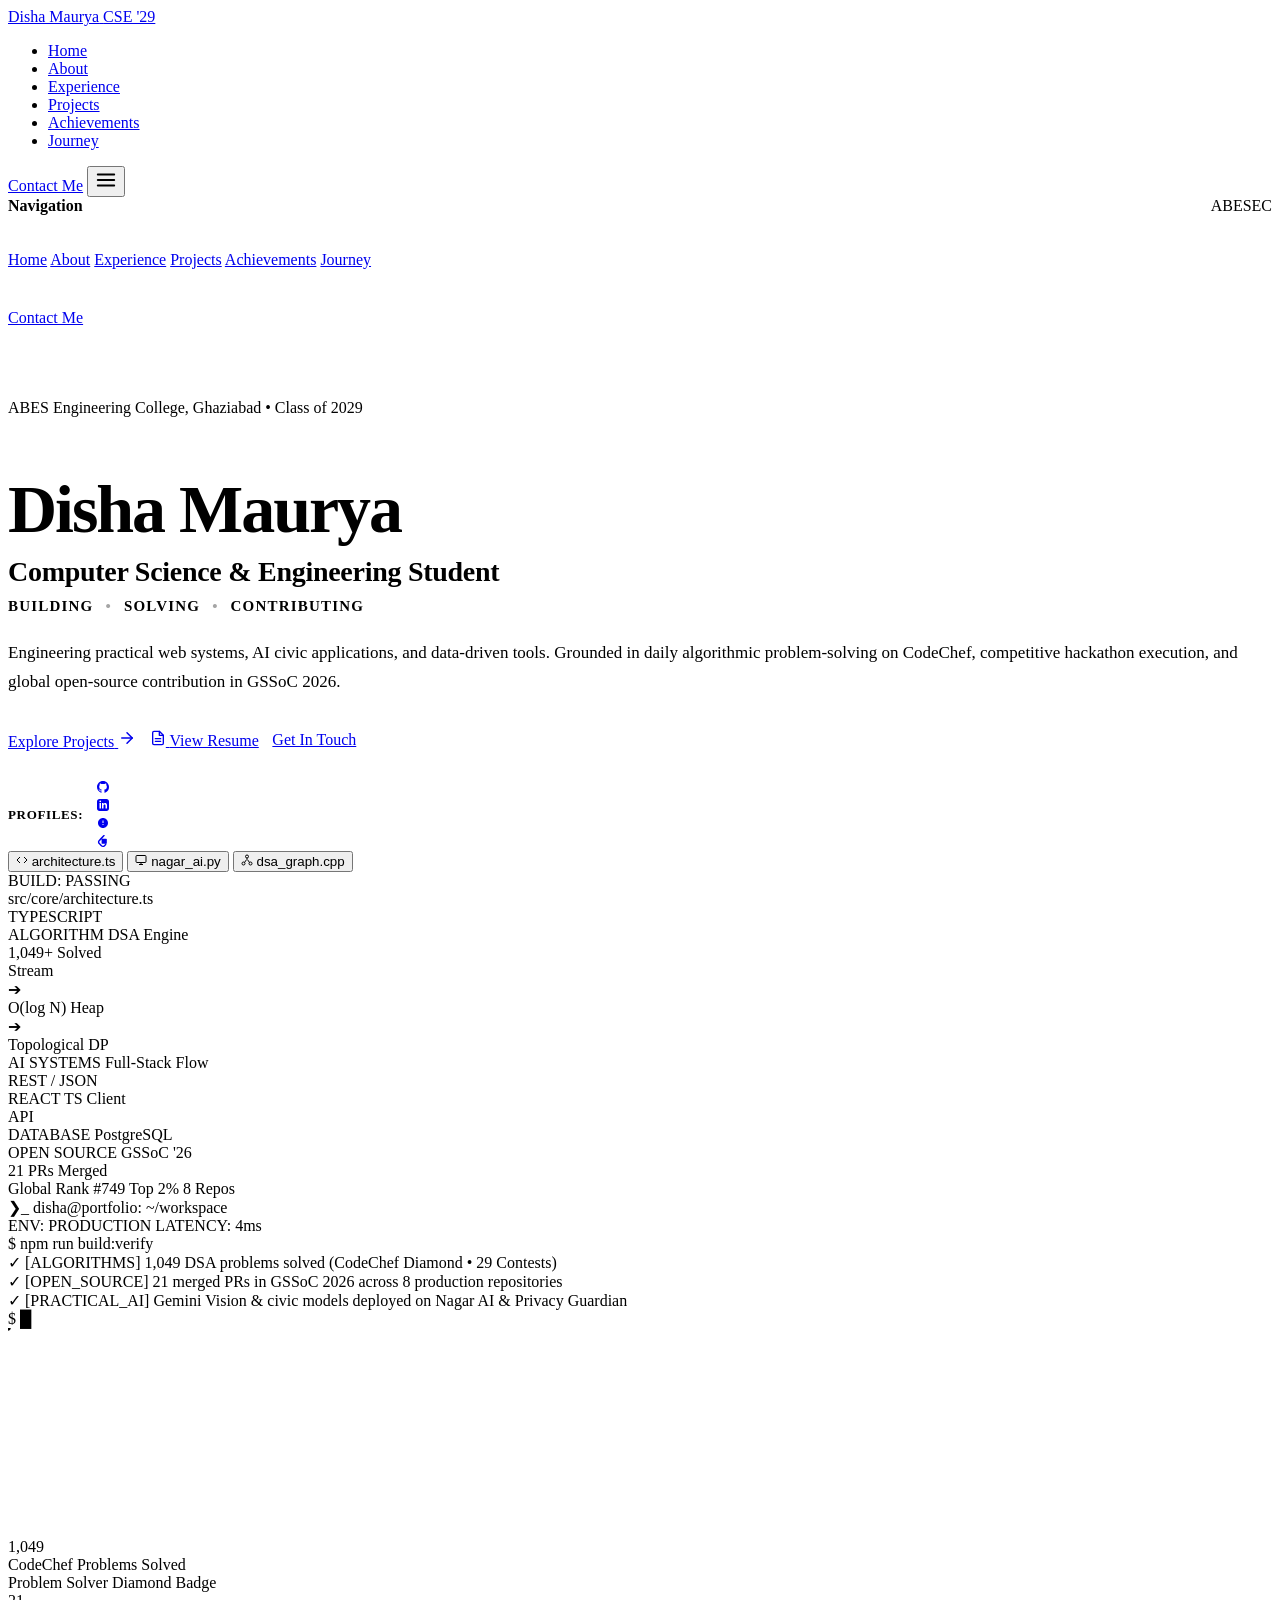
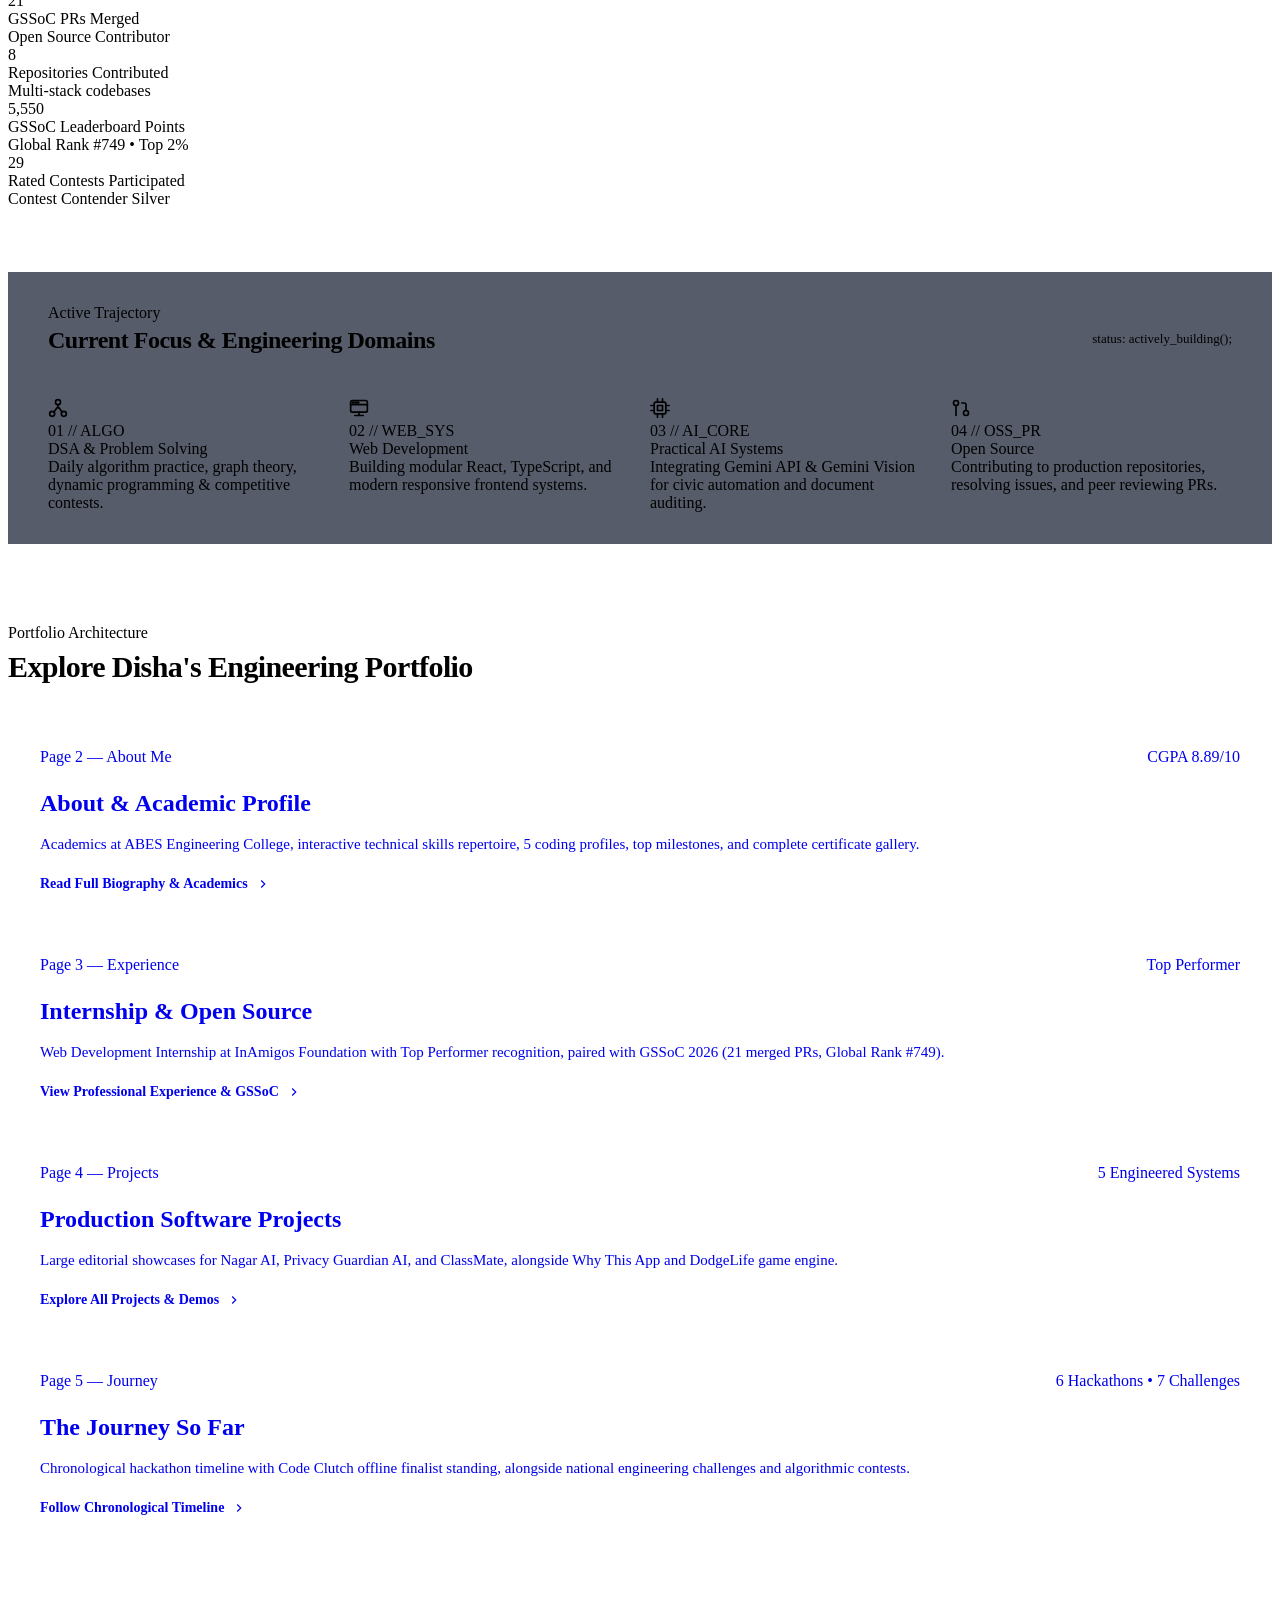
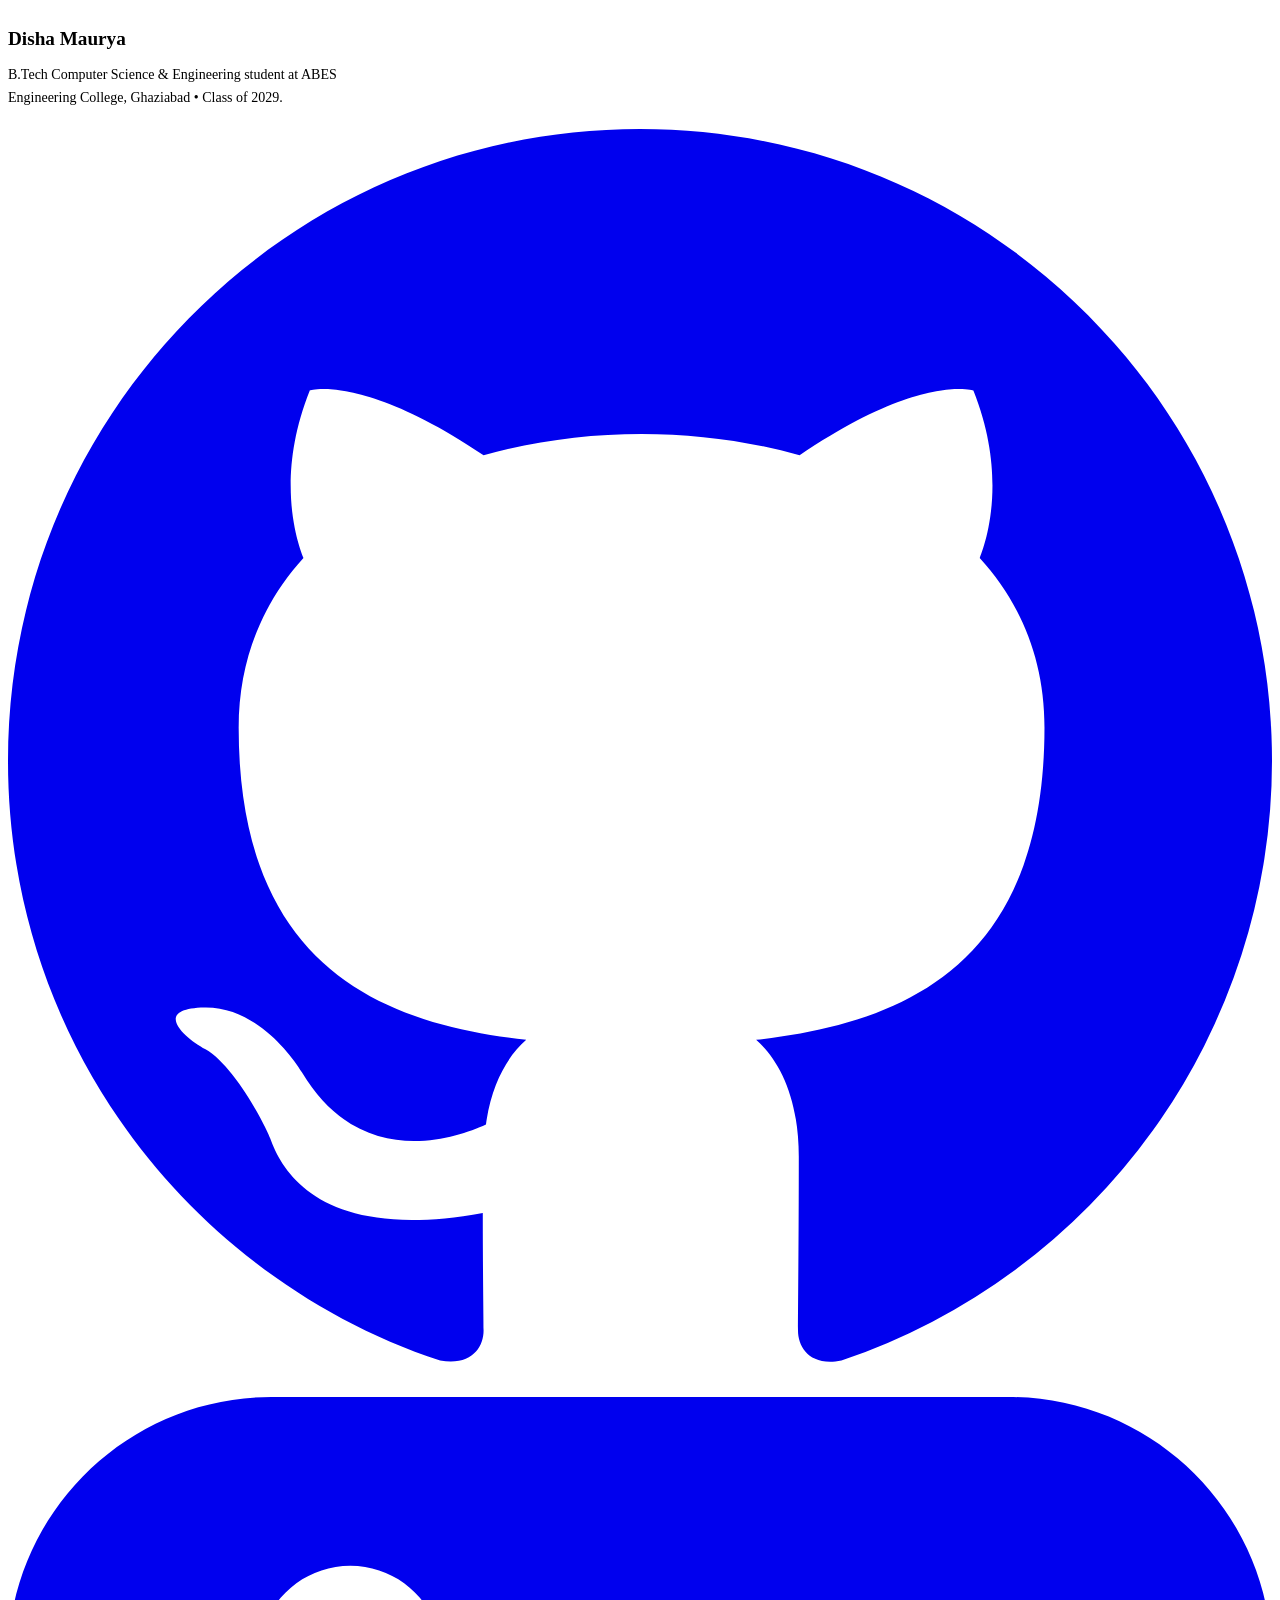
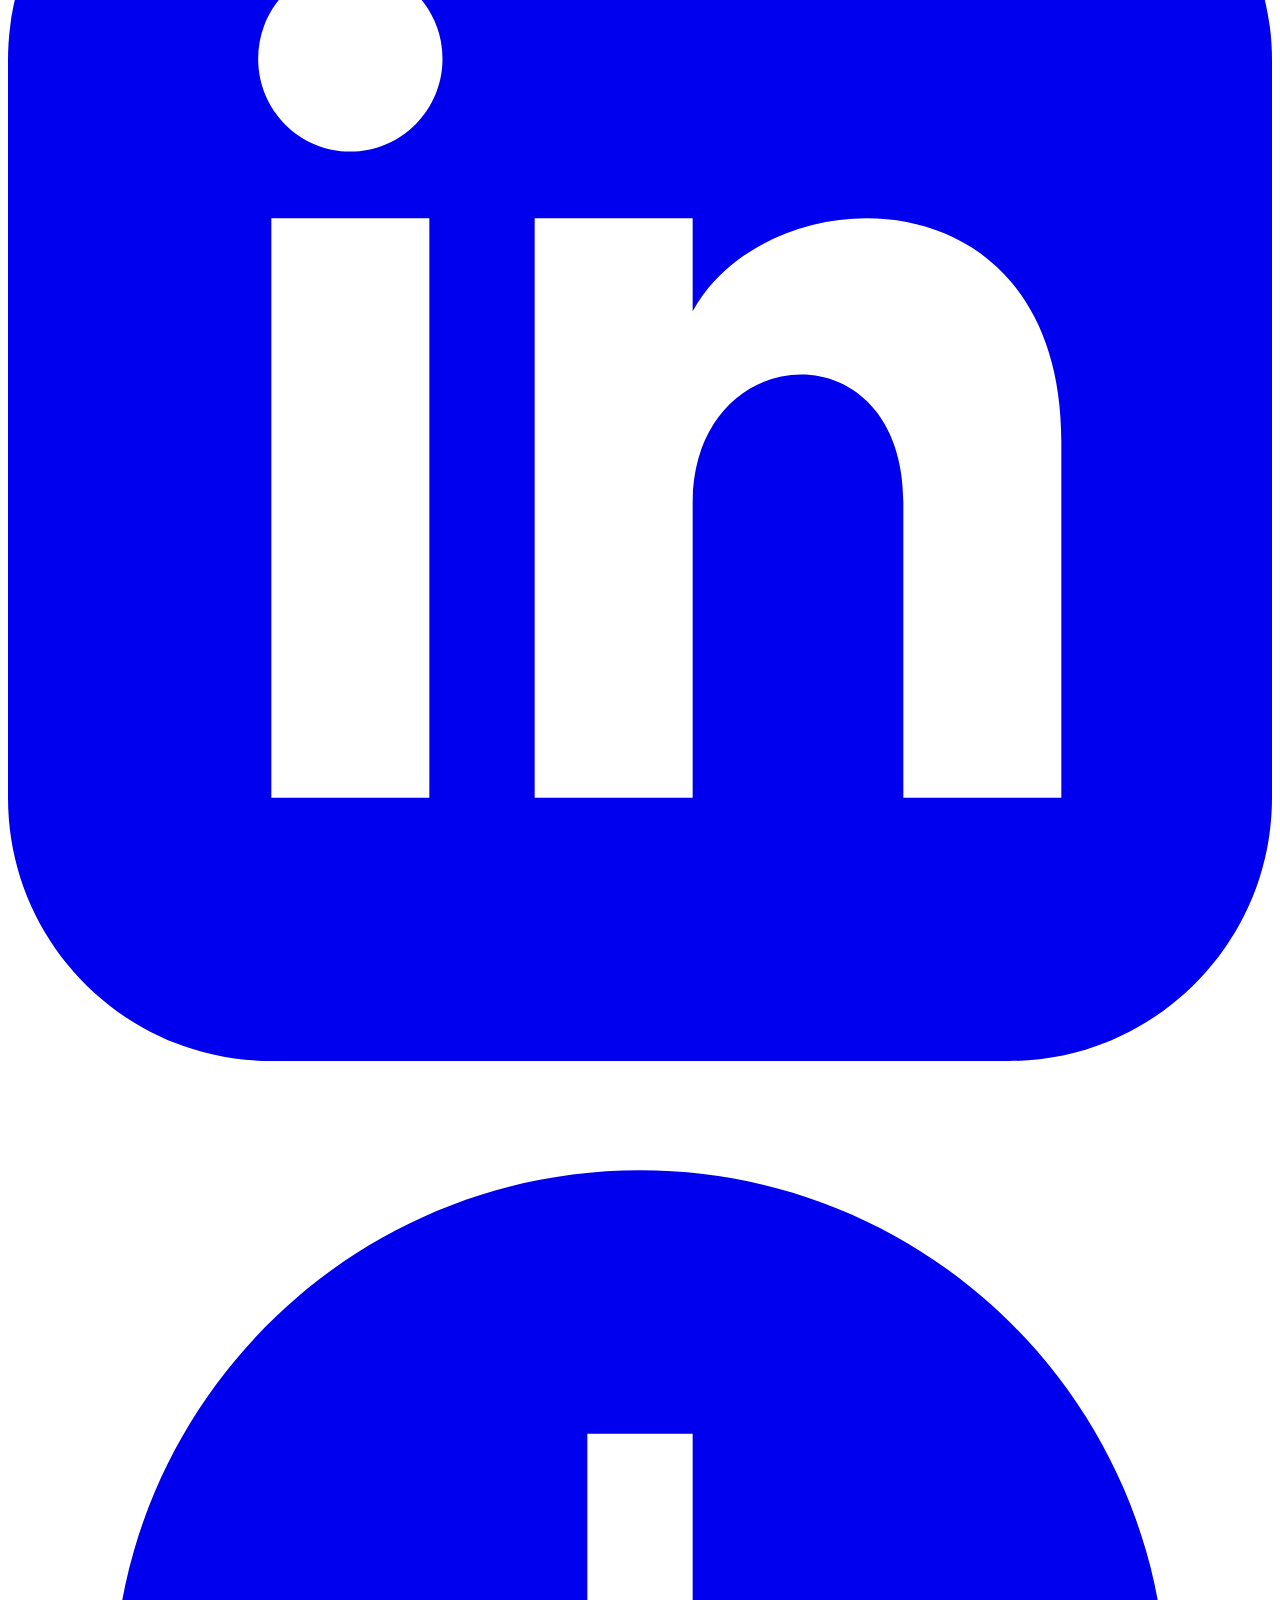
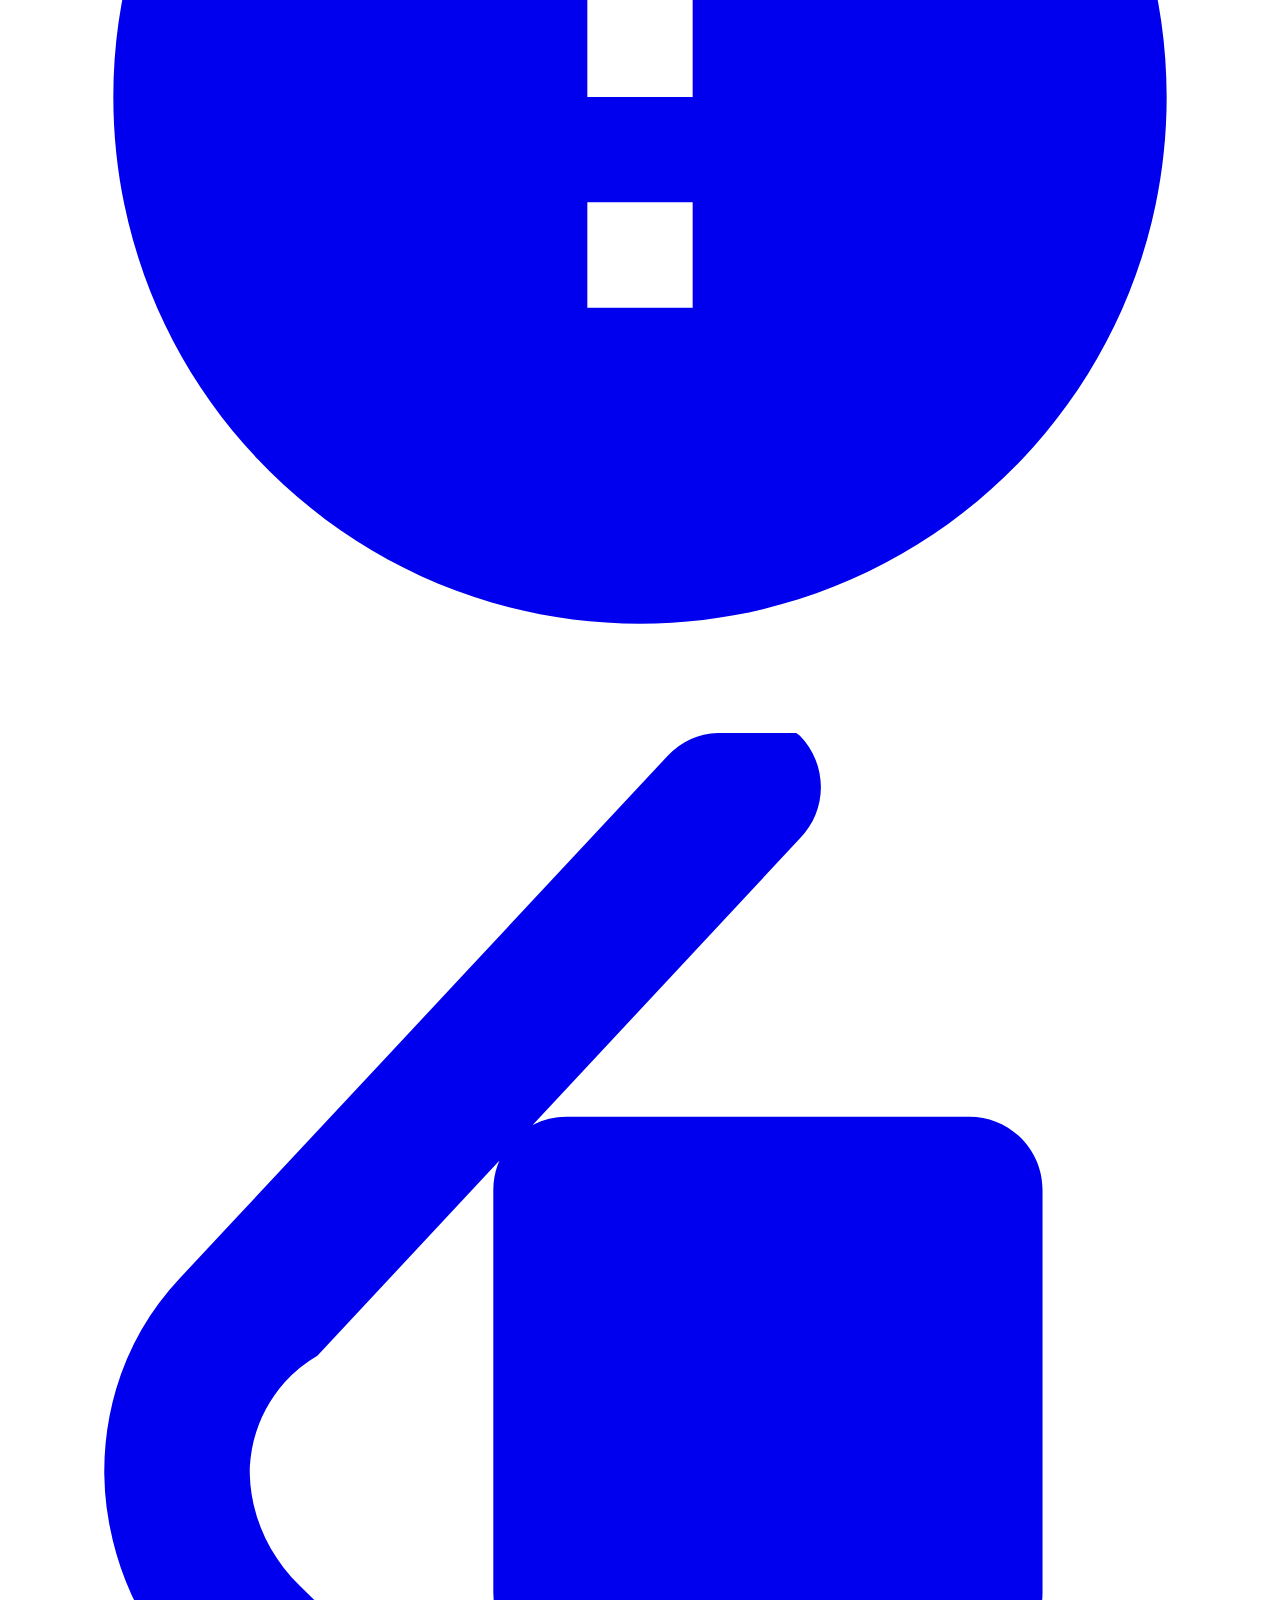
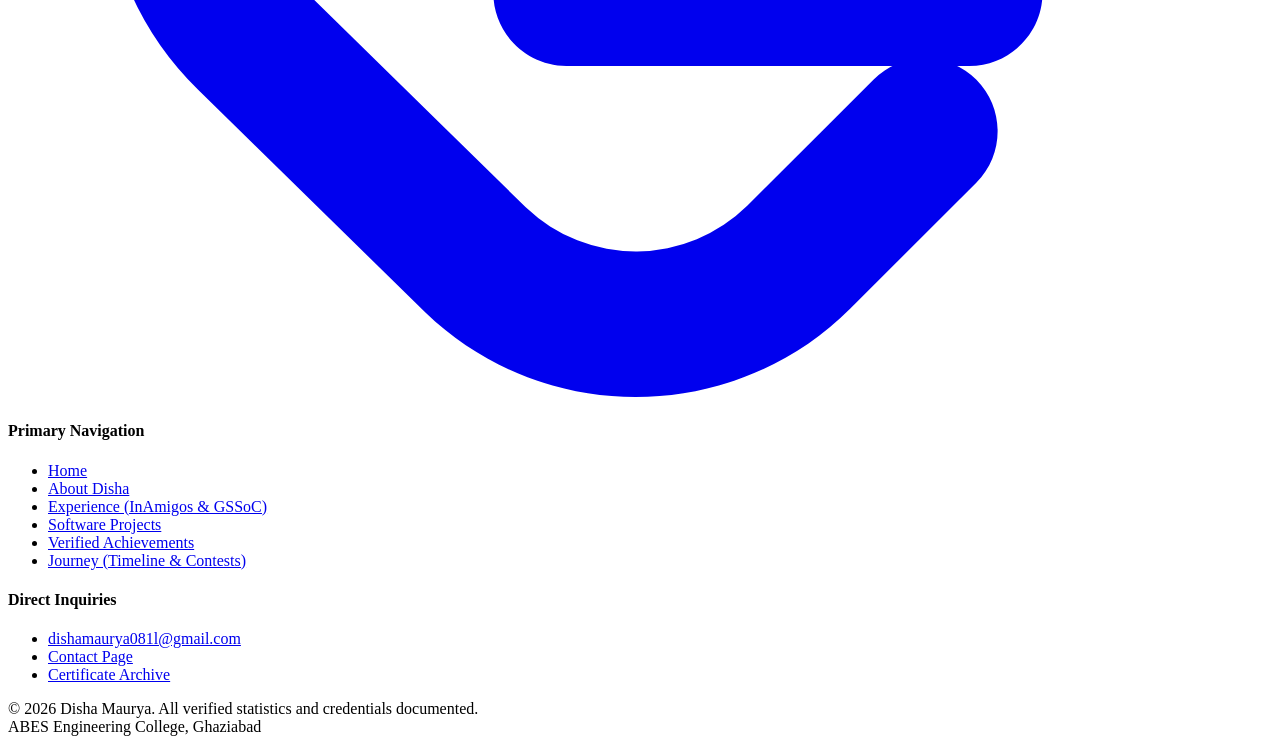
==== index.html @ efe1eb17 "index" ====
<!DOCTYPE html>
<html lang="en">
<head>
  <meta charset="UTF-8">
  <meta name="viewport" content="width=device-width, initial-scale=1.0">
  <meta name="description" content="Disha Maurya — B.Tech Computer Science & Engineering Student at ABES Engineering College, Ghaziabad. Software development, practical AI applications, algorithmic problem solving (1,049+ problems), open source (GSSoC 2026 Top 2%), and hackathons.">
  <title>Disha Maurya | Computer Science & Engineering Portfolio</title>
  <link rel="stylesheet" href="css/style.css">
  <link rel="stylesheet" href="css/animations.css">
  <link rel="icon" type="image/svg+xml" href="data:image/svg+xml,<svg xmlns='http://www.w3.org/2000/svg' viewBox='0 0 24 24' fill='%2338bdf8'><path d='M12 2L2 7l10 5 10-5-10-5zM2 17l10 5 10-5M2 12l10 5 10-5'/></svg>">
</head>
<body>

  <!-- Site Navigation (5 Core Pages) -->
  <header class="site-header">
    <div class="container nav-container">
      <a href="index.html" class="brand-logo" aria-label="Disha Maurya Home">
        <span>Disha Maurya</span>
        <span class="brand-badge">CSE '29</span>
      </a>

      <nav aria-label="Main Navigation">
        <ul class="nav-links">
          <li><a href="index.html" class="nav-link active">Home</a></li>
          <li><a href="about.html" class="nav-link">About</a></li>
          <li><a href="experience.html" class="nav-link">Experience</a></li>
          <li><a href="projects.html" class="nav-link">Projects</a></li>
          <li><a href="achievements.html" class="nav-link">Achievements</a></li>
          <li><a href="journey.html" class="nav-link">Journey</a></li>
        </ul>
      </nav>

      <div class="nav-actions">
        <a href="contact.html" class="btn btn-primary btn-sm">Contact Me</a>
        <button class="mobile-toggle" aria-label="Toggle navigation menu" aria-expanded="false">
          <svg width="22" height="22" viewBox="0 0 24 24" fill="none" stroke="currentColor" stroke-width="2" stroke-linecap="round" stroke-linejoin="round">
            <line x1="3" y1="12" x2="21" y2="12"></line>
            <line x1="3" y1="6" x2="21" y2="6"></line>
            <line x1="3" y1="18" x2="21" y2="18"></line>
          </svg>
        </button>
      </div>
    </div>
  </header>

  <!-- Mobile Drawer -->
  <div class="mobile-backdrop"></div>
  <aside class="mobile-drawer">
    <div style="display: flex; justify-content: space-between; align-items: center; margin-bottom: 1.5rem; padding-bottom: 0.75rem; border-bottom: 1px solid var(--border-subtle);">
      <span style="font-weight: 700; font-size: 1rem;">Navigation</span>
      <span class="brand-badge">ABESEC</span>
    </div>
    <a href="index.html" class="nav-link active">Home</a>
    <a href="about.html" class="nav-link">About</a>
    <a href="experience.html" class="nav-link">Experience</a>
    <a href="projects.html" class="nav-link">Projects</a>
    <a href="achievements.html" class="nav-link">Achievements</a>
    <a href="journey.html" class="nav-link">Journey</a>
    <div style="margin-top: 1.5rem; padding-top: 1rem; border-top: 1px solid var(--border-subtle);">
      <a href="contact.html" class="btn btn-primary btn-sm" style="width: 100%; text-align: center;">Contact Me</a>
    </div>
  </aside>

  <!-- =====================================================================
       HERO SECTION — Two-Column Composition with Digital Centerpiece
       ===================================================================== -->
  <section class="hero-section" style="padding: 4.5rem 0 3.5rem; position: relative;">
    <div class="container">
      <div class="hero-grid">
        
        <!-- Left Column: Professional Narrative & CTAs -->
        <div class="hero-content">
          <div class="hero-status-pill hero-animate hero-anim-0" style="margin-bottom: 1.25rem;">
            <span class="status-indicator"></span>
            <span>ABES Engineering College, Ghaziabad • Class of 2029</span>
          </div>

          <h1 class="hero-title hero-animate hero-anim-1" style="font-size: clamp(2.75rem, 5.5vw, 4.25rem); font-weight: 800; letter-spacing: -0.03em; line-height: 1.08; margin-bottom: 0.6rem;">
            Disha Maurya
          </h1>

          <div class="hero-role hero-animate hero-anim-2" style="font-size: clamp(1.2rem, 2.2vw, 1.75rem); font-weight: 700; color: var(--accent-cyan); margin-bottom: 0.6rem; letter-spacing: -0.01em;">
            Computer Science & Engineering Student
          </div>

          <div class="hero-animate hero-anim-3" style="display: flex; align-items: center; gap: 0.75rem; font-size: 0.9375rem; font-weight: 700; color: var(--text-muted); text-transform: uppercase; letter-spacing: 0.08em; margin-bottom: 1.5rem;">
            <span style="color: var(--accent-cyan);">Building</span>
            <span style="opacity: 0.35;">•</span>
            <span style="color: var(--accent-indigo);">Solving</span>
            <span style="opacity: 0.35;">•</span>
            <span style="color: var(--accent-emerald);">Contributing</span>
          </div>

          <p class="hero-desc hero-animate hero-anim-4" style="font-size: 1.0625rem; line-height: 1.7; color: var(--text-secondary); margin-bottom: 2rem;">
            Engineering practical web systems, AI civic applications, and data-driven tools. Grounded in daily algorithmic problem-solving on CodeChef, competitive hackathon execution, and global open-source contribution in GSSoC 2026.
          </p>

          <div class="hero-cta-group hero-animate hero-anim-5" style="display: flex; gap: 0.85rem; flex-wrap: wrap; align-items: center; margin-bottom: 1.75rem;">
            <a href="projects.html" class="btn btn-primary">
              <span>Explore Projects</span>
              <svg width="18" height="18" viewBox="0 0 24 24" fill="none" stroke="currentColor" stroke-width="2" stroke-linecap="round" stroke-linejoin="round">
                <line x1="5" y1="12" x2="19" y2="12"></line>
                <polyline points="12 5 19 12 12 19"></polyline>
              </svg>
            </a>

            <a href="/Disha_Maurya_Resume.pdf" target="_blank" rel="noopener noreferrer" class="btn btn-secondary" id="heroResumeBtn" aria-label="View Disha Maurya's Resume in a new browser tab">
              <svg width="16" height="16" viewBox="0 0 24 24" fill="none" stroke="currentColor" stroke-width="2" stroke-linecap="round" stroke-linejoin="round">
                <path d="M14 2H6a2 2 0 0 0-2 2v16a2 2 0 0 0 2 2h12a2 2 0 0 0 2-2V8z"></path>
                <polyline points="14 2 14 8 20 8"></polyline>
                <line x1="16" y1="13" x2="8" y2="13"></line>
                <line x1="16" y1="17" x2="8" y2="17"></line>
              </svg>
              <span>View Resume</span>
            </a>

            <a href="about.html#contact" class="btn btn-outline">
              Get In Touch
            </a>
          </div>

          <!-- Social Links -->
          <div class="hero-animate hero-anim-6" style="display: flex; align-items: center; gap: 0.85rem; flex-wrap: wrap;">
            <span style="font-size: 0.8125rem; color: var(--text-dim); text-transform: uppercase; letter-spacing: 0.05em; font-weight: 600;">Profiles:</span>
            <div class="social-links">
              <a href="https://github.com/dishamaurya081-create" target="_blank" rel="noopener noreferrer" class="social-link" aria-label="GitHub"><svg viewBox="0 0 24 24" fill="currentColor"><path d="M12 0C5.37 0 0 5.37 0 12c0 5.31 3.435 9.795 8.205 11.385.6.105.825-.255.825-.57 0-.285-.015-1.23-.015-2.235-3.015.555-3.795-.735-4.035-1.41-.135-.345-.72-1.41-1.23-1.695-.42-.225-1.02-.78-.015-.795.945-.015 1.62.87 1.845 1.23 1.08 1.815 2.805 1.305 3.495.99.105-.78.42-1.305.765-1.605-2.67-.3-5.46-1.335-5.46-5.925 0-1.305.465-2.385 1.23-3.225-.12-.3-.54-1.53.12-3.18 0 0 1.005-.315 3.3 1.23.96-.27 1.98-.405 3-.405s2.04.135 3 .405c2.295-1.56 3.3-1.23 3.3-1.23.66 1.65.24 2.88.12 3.18.765.84 1.23 1.905 1.23 3.225 0 4.605-2.805 5.625-5.475 5.925.435.375.81 1.095.81 2.22 0 1.605-.015 2.895-.015 3.3 0 .315.225.69.825.57A12.02 12.02 0 0024 12c0-6.63-5.37-12-12-12z"/></svg></a>
              <a href="https://www.linkedin.com/in/disha-maurya-9996413b5/" target="_blank" rel="noopener noreferrer" class="social-link" aria-label="LinkedIn"><svg viewBox="0 0 24 24" fill="currentColor"><path d="M19 0h-14c-2.761 0-5 2.239-5 5v14c0 2.761 2.239 5 5 5h14c2.762 0 5-2.239 5-5v-14c0-2.761-2.238-5-5-5zm-11 19h-3v-11h3v11zm-1.5-12.268c-.966 0-1.75-.79-1.75-1.764s.784-1.764 1.75-1.764 1.75.79 1.75 1.764-.783 1.764-1.75 1.764zm13.5 12.268h-3v-5.604c0-3.368-4-3.113-4 0v5.604h-3v-11h3v1.765c1.396-2.586 7-2.777 7 2.476v6.759z"/></svg></a>
              <a href="https://www.codechef.com/users/disha081" target="_blank" rel="noopener noreferrer" class="social-link" aria-label="CodeChef"><svg viewBox="0 0 24 24" fill="currentColor"><path d="M12 2C6.48 2 2 6.48 2 12s4.48 10 10 10 10-4.48 10-10S17.52 2 12 2zm1 14h-2v-2h2v2zm0-4h-2V7h2v5z"/></svg></a>
              <a href="https://leetcode.com/u/disha081/" target="_blank" rel="noopener noreferrer" class="social-link" aria-label="LeetCode"><svg viewBox="0 0 24 24" fill="currentColor"><path d="M13.483 0a1.374 1.374 0 0 0-.961.438L7.116 6.226l-3.854 4.126a5.266 5.266 0 0 0-1.209 2.104 5.35 5.35 0 0 0-.125.513 5.527 5.527 0 0 0 .062 2.362 5.83 5.83 0 0 0 .349 1.017 5.938 5.938 0 0 0 1.271 1.818l4.277 4.193.039.038c2.248 2.165 5.852 2.133 8.063-.074l2.396-2.392c.54-.54.54-1.414.003-1.955a1.378 1.378 0 0 0-1.951-.003l-2.396 2.392a3.021 3.021 0 0 1-4.205.038l-.02-.019-4.276-4.193c-.652-.64-.972-1.469-.948-2.263a2.68 2.68 0 0 1 .666-1.607 2.6 2.6 0 0 1 .616-.499l3.8-4.069 5.36-5.748c.535-.541.535-1.418-.002-1.959A1.37 1.37 0 0 0 13.483 0zm-2.88 7.286c-.766 0-1.388.622-1.388 1.388v7.652c0 .766.622 1.388 1.388 1.388h7.652c.766 0 1.388-.622 1.388-1.388V8.674c0-.766-.622-1.388-1.388-1.388z"/></svg></a>
            </div>
          </div>
        </div>

        <!-- Right Column: Software Engineering Workspace & Systems Architecture -->
        <div class="hero-visual">
          <div class="cse-workspace-card" id="heroWorkspaceVisual" title="Disha Maurya — Interactive Software Engineering Architecture">
            
            <!-- Window IDE Header Bar -->
            <div class="workspace-titlebar">
              <div class="titlebar-controls" aria-hidden="true">
                <span class="control-dot dot-close"></span>
                <span class="control-dot dot-min"></span>
                <span class="control-dot dot-expand"></span>
              </div>
              <div class="workspace-tabs" role="tablist" aria-label="Code and Architecture Tabs">
                <button class="ws-tab active" data-tab="runtime" role="tab" aria-selected="true" id="tabRuntime">
                  <svg width="12" height="12" viewBox="0 0 24 24" fill="none" stroke="currentColor" stroke-width="2"><polyline points="16 18 22 12 16 6"></polyline><polyline points="8 6 2 12 8 18"></polyline></svg>
                  <span>architecture.ts</span>
                </button>
                <button class="ws-tab" data-tab="ai" role="tab" aria-selected="false" id="tabAI">
                  <svg width="12" height="12" viewBox="0 0 24 24" fill="none" stroke="currentColor" stroke-width="2"><rect x="2" y="3" width="20" height="14" rx="2"></rect><line x1="8" y1="21" x2="16" y2="21"></line><line x1="12" y1="17" x2="12" y2="21"></line></svg>
                  <span>nagar_ai.py</span>
                </button>
                <button class="ws-tab" data-tab="dsa" role="tab" aria-selected="false" id="tabDSA">
                  <svg width="12" height="12" viewBox="0 0 24 24" fill="none" stroke="currentColor" stroke-width="2"><circle cx="12" cy="5" r="3"></circle><circle cx="5" cy="19" r="3"></circle><circle cx="19" cy="19" r="3"></circle><path d="M12 8v4M7 17l3.5-5M17 17l-3.5-5"></path></svg>
                  <span>dsa_graph.cpp</span>
                </button>
              </div>
              <div class="workspace-telemetry mono">
                <span class="pulse-emerald-dot" aria-hidden="true"></span>
                <span class="telemetry-text">BUILD: PASSING</span>
              </div>
            </div>

            <!-- Workspace Body: Editor Pane + Systems Architecture Modules -->
            <div class="workspace-interior">
              
              <!-- Left Column: Code Editor with Syntax Highlighting -->
              <div class="workspace-editor-pane">
                <div class="editor-subbar">
                  <div class="file-path-indicator mono">
                    <span class="path-prefix">src/core/</span><span class="path-current" id="activeFileLabel">architecture.ts</span>
                  </div>
                  <span class="lang-pill mono" id="activeLangLabel">TYPESCRIPT</span>
                </div>
                <div class="code-viewport" id="codeViewport" aria-label="Code Editor Preview">
                  <!-- Dynamically rendered by hero-centerpiece.js -->
                </div>
              </div>

              <!-- Right Column: Connected Software Architecture Modules -->
              <div class="workspace-modules-pane">
                
                <!-- Module A: Algorithm & Data Structure Engine -->
                <div class="system-module algo-module" id="moduleAlgo">
                  <div class="module-header">
                    <div class="module-title-wrap">
                      <span class="module-badge badge-blue">ALGORITHM</span>
                      <span class="module-name mono">DSA Engine</span>
                    </div>
                    <span class="module-stat-pill mono">1,049+ Solved</span>
                  </div>
                  <div class="flowchart-container" aria-label="Algorithm Pipeline Flow">
                    <div class="flow-node">Stream</div>
                    <div class="flow-connector" aria-hidden="true">➔</div>
                    <div class="flow-node active-step" id="flowStep2">O(log N) Heap</div>
                    <div class="flow-connector" aria-hidden="true">➔</div>
                    <div class="flow-node" id="flowStep3">Topological DP</div>
                  </div>
                </div>

                <!-- Module B: Distributed Architecture Bus -->
                <div class="system-module arch-bus-module" id="moduleBus">
                  <div class="module-header">
                    <div class="module-title-wrap">
                      <span class="module-badge badge-purple">AI SYSTEMS</span>
                      <span class="module-name mono">Full-Stack Flow</span>
                    </div>
                    <span class="module-stat-pill mono text-cyan">REST / JSON</span>
                  </div>
                  <div class="bus-architecture-flow">
                    <div class="bus-tier">
                      <span class="tier-label mono">REACT</span>
                      <span class="tier-detail">TS Client</span>
                    </div>
                    <div class="bus-bridge" aria-hidden="true">
                      <span class="bridge-line"></span>
                      <span class="bridge-tag mono">API</span>
                    </div>
                    <div class="bus-tier">
                      <span class="tier-label mono">DATABASE</span>
                      <span class="tier-detail">PostgreSQL</span>
                    </div>
                  </div>
                </div>

                <!-- Module C: Open Source Verified Metric -->
                <div class="system-module oss-module" id="moduleOss">
                  <div class="module-header">
                    <div class="module-title-wrap">
                      <span class="module-badge badge-green">OPEN SOURCE</span>
                      <span class="module-name mono">GSSoC '26</span>
                    </div>
                    <span class="module-stat-pill mono text-emerald">21 PRs Merged</span>
                  </div>
                  <div class="oss-badges-row mono">
                    <span class="oss-chip">Global Rank #749</span>
                    <span class="oss-chip">Top 2%</span>
                    <span class="oss-chip">8 Repos</span>
                  </div>
                </div>

              </div>

            </div>

            <!-- Integrated Developer Terminal Console -->
            <div class="workspace-terminal-pane">
              <div class="terminal-header-bar mono">
                <div class="term-left">
                  <span class="term-icon">❯_</span>
                  <span class="term-path">disha@portfolio: ~/workspace</span>
                </div>
                <div class="term-right">
                  <span class="term-pill">ENV: PRODUCTION</span>
                  <span class="term-pill">LATENCY: 4ms</span>
                </div>
              </div>
              <div class="terminal-console mono" id="terminalConsole" aria-live="polite">
                <div class="term-row"><span class="term-dim">$</span> npm run build:verify</div>
                <div class="term-row text-cyan">✓ [ALGORITHMS] 1,049 DSA problems solved (CodeChef Diamond • 29 Contests)</div>
                <div class="term-row text-emerald">✓ [OPEN_SOURCE] 21 merged PRs in GSSoC 2026 across 8 production repositories</div>
                <div class="term-row text-indigo">✓ [PRACTICAL_AI] Gemini Vision & civic models deployed on Nagar AI & Privacy Guardian</div>
                <div class="term-row active-cmd"><span class="term-dim">$</span> <span class="term-cursor">█</span></div>
              </div>
            </div>

            <!-- Structured 90-degree Circuit Trace Paths (Computer Architecture Conduits) -->
            <svg class="workspace-circuits-canvas" aria-hidden="true" preserveAspectRatio="none">
              <path class="circuit-path" d="M 10,20 L 10,80 L 40,80" fill="none"></path>
              <path class="circuit-path" d="M 280,30 L 280,110 L 310,110" fill="none"></path>
              <circle class="circuit-signal pulse-1" r="2.5"></circle>
              <circle class="circuit-signal pulse-2" r="2.5"></circle>
            </svg>

          </div>
        </div>

      </div>
    </div>
  </section>

  <!-- =====================================================================
       PROOF-OF-WORK VERIFIED STATS STRIP
       ===================================================================== -->
  <section class="container" style="margin-bottom: 4rem;">
    <div class="stats-grid">
      <div class="stat-card">
        <div class="stat-number" style="color: var(--accent-cyan);">1,049</div>
        <div class="stat-label">CodeChef Problems Solved</div>
        <span class="stat-tag">Problem Solver Diamond Badge</span>
      </div>
      <div class="stat-card">
        <div class="stat-number" style="color: var(--accent-indigo);">21</div>
        <div class="stat-label">GSSoC PRs Merged</div>
        <span class="stat-tag">Open Source Contributor</span>
      </div>
      <div class="stat-card">
        <div class="stat-number" style="color: var(--accent-emerald);">8</div>
        <div class="stat-label">Repositories Contributed</div>
        <span class="stat-tag">Multi-stack codebases</span>
      </div>
      <div class="stat-card">
        <div class="stat-number" style="color: var(--accent-amber);">5,550</div>
        <div class="stat-label">GSSoC Leaderboard Points</div>
        <span class="stat-tag">Global Rank #749 • Top 2%</span>
      </div>
      <div class="stat-card">
        <div class="stat-number" style="color: var(--text-primary);">29</div>
        <div class="stat-label">Rated Contests Participated</div>
        <span class="stat-tag">Contest Contender Silver</span>
      </div>
    </div>
  </section>

  <!-- =====================================================================
       CURRENT FOCUS SECTION
       ===================================================================== -->
  <section class="container" style="margin-bottom: 5rem;">
    <div style="background: rgba(15, 23, 42, 0.7); border: 1px solid var(--border-subtle); border-radius: var(--radius-lg); padding: 2rem 2.5rem;" class="reveal">
      <div style="display: flex; justify-content: space-between; align-items: center; gap: 1.5rem; flex-wrap: wrap; margin-bottom: 1.5rem;">
        <div>
          <span class="badge badge-cyan">Active Trajectory</span>
          <h2 style="font-size: 1.5rem; font-weight: 800; letter-spacing: -0.02em; margin-top: 0.35rem;">
            Current Focus & Engineering Domains
          </h2>
        </div>
        <span class="mono" style="font-size: 0.8125rem; color: var(--accent-cyan);">status: actively_building();</span>
      </div>

      <div class="grid-4 focus-domains-grid" style="display: grid; grid-template-columns: repeat(auto-fit, minmax(220px, 1fr)); gap: 1.25rem;">
        
        <div class="focus-domain-card focus-cyan reveal stagger-1">
          <div class="focus-domain-top">
            <div class="focus-domain-icon">
              <svg width="20" height="20" viewBox="0 0 24 24" fill="none" stroke="currentColor" stroke-width="2" stroke-linecap="round" stroke-linejoin="round">
                <circle cx="12" cy="5" r="3"></circle>
                <circle cx="5" cy="19" r="3"></circle>
                <circle cx="19" cy="19" r="3"></circle>
                <path d="M12 8v4M7 17l3.5-5M17 17l-3.5-5"></path>
              </svg>
            </div>
            <span class="focus-domain-tag mono">01 // ALGO</span>
          </div>
          <div class="focus-domain-title">DSA & Problem Solving</div>
          <div class="focus-domain-desc">Daily algorithm practice, graph theory, dynamic programming & competitive contests.</div>
          <div class="focus-domain-bar"></div>
        </div>

        <div class="focus-domain-card focus-indigo reveal stagger-2">
          <div class="focus-domain-top">
            <div class="focus-domain-icon">
              <svg width="20" height="20" viewBox="0 0 24 24" fill="none" stroke="currentColor" stroke-width="2" stroke-linecap="round" stroke-linejoin="round">
                <rect x="2" y="3" width="20" height="14" rx="2"></rect>
                <line x1="2" y1="8" x2="22" y2="8"></line>
                <circle cx="5" cy="5.5" r="0.75" fill="currentColor"></circle>
                <circle cx="8" cy="5.5" r="0.75" fill="currentColor"></circle>
                <circle cx="11" cy="5.5" r="0.75" fill="currentColor"></circle>
                <path d="M7 21h10M12 17v4"></path>
              </svg>
            </div>
            <span class="focus-domain-tag mono">02 // WEB_SYS</span>
          </div>
          <div class="focus-domain-title">Web Development</div>
          <div class="focus-domain-desc">Building modular React, TypeScript, and modern responsive frontend systems.</div>
          <div class="focus-domain-bar"></div>
        </div>

        <div class="focus-domain-card focus-emerald reveal stagger-3">
          <div class="focus-domain-top">
            <div class="focus-domain-icon">
              <svg width="20" height="20" viewBox="0 0 24 24" fill="none" stroke="currentColor" stroke-width="2" stroke-linecap="round" stroke-linejoin="round">
                <rect x="5" y="5" width="14" height="14" rx="2"></rect>
                <path d="M9 9h6v6H9z"></path>
                <path d="M9 1v4M15 1v4M9 19v4M15 19v4M1 9h4M1 15h4M19 9h4M19 15h4"></path>
              </svg>
            </div>
            <span class="focus-domain-tag mono">03 // AI_CORE</span>
          </div>
          <div class="focus-domain-title">Practical AI Systems</div>
          <div class="focus-domain-desc">Integrating Gemini API & Gemini Vision for civic automation and document auditing.</div>
          <div class="focus-domain-bar"></div>
        </div>

        <div class="focus-domain-card focus-amber reveal stagger-4">
          <div class="focus-domain-top">
            <div class="focus-domain-icon">
              <svg width="20" height="20" viewBox="0 0 24 24" fill="none" stroke="currentColor" stroke-width="2" stroke-linecap="round" stroke-linejoin="round">
                <circle cx="18" cy="18" r="3"></circle>
                <circle cx="6" cy="6" r="3"></circle>
                <path d="M13 6h3a2 2 0 0 1 2 2v7"></path>
                <line x1="6" y1="9" x2="6" y2="21"></line>
              </svg>
            </div>
            <span class="focus-domain-tag mono">04 // OSS_PR</span>
          </div>
          <div class="focus-domain-title">Open Source</div>
          <div class="focus-domain-desc">Contributing to production repositories, resolving issues, and peer reviewing PRs.</div>
          <div class="focus-domain-bar"></div>
        </div>

      </div>
    </div>
  </section>

  <!-- =====================================================================
       EXPLORATION CONDUITS TO THE 4 OTHER PRIMARY PAGES
       ===================================================================== -->
  <main class="container" style="margin-bottom: 5rem;">
    <div style="margin-bottom: 2rem;">
      <span class="badge badge-neutral">Portfolio Architecture</span>
      <h2 style="font-size: 1.875rem; font-weight: 800; letter-spacing: -0.02em; margin-top: 0.5rem;">
        Explore Disha's Engineering Portfolio
      </h2>
    </div>

    <div class="grid-2" style="gap: 1.5rem;">
      
      <!-- Link to ABOUT -->
      <a href="about.html" class="card" style="display: flex; flex-direction: column; justify-content: space-between; padding: 2rem; border-color: rgba(56, 189, 248, 0.25); text-decoration: none;">
        <div>
          <div style="display: flex; justify-content: space-between; align-items: center; margin-bottom: 0.75rem;">
            <span class="badge badge-cyan">Page 2 — About Me</span>
            <span class="pill-tag mono">CGPA 8.89/10</span>
          </div>
          <h3 style="font-size: 1.5rem; font-weight: 800; margin-bottom: 0.5rem; color: var(--text-primary);">
            About & Academic Profile
          </h3>
          <p style="color: var(--text-secondary); font-size: 0.9375rem; line-height: 1.6; margin-bottom: 1.25rem;">
            Academics at ABES Engineering College, interactive technical skills repertoire, 5 coding profiles, top milestones, and complete certificate gallery.
          </p>
        </div>
        <div style="display: flex; align-items: center; gap: 0.5rem; font-size: 0.875rem; font-weight: 600; color: var(--accent-cyan);">
          <span>Read Full Biography & Academics</span>
          <svg width="14" height="14" viewBox="0 0 24 24" fill="none" stroke="currentColor" stroke-width="2"><polyline points="9 18 15 12 9 6"></polyline></svg>
        </div>
      </a>

      <!-- Link to EXPERIENCE -->
      <a href="experience.html" class="card" style="display: flex; flex-direction: column; justify-content: space-between; padding: 2rem; border-color: rgba(16, 185, 129, 0.25); text-decoration: none;">
        <div>
          <div style="display: flex; justify-content: space-between; align-items: center; margin-bottom: 0.75rem;">
            <span class="badge badge-emerald">Page 3 — Experience</span>
            <span class="pill-tag mono">Top Performer</span>
          </div>
          <h3 style="font-size: 1.5rem; font-weight: 800; margin-bottom: 0.5rem; color: var(--text-primary);">
            Internship & Open Source
          </h3>
          <p style="color: var(--text-secondary); font-size: 0.9375rem; line-height: 1.6; margin-bottom: 1.25rem;">
            Web Development Internship at InAmigos Foundation with Top Performer recognition, paired with GSSoC 2026 (21 merged PRs, Global Rank #749).
          </p>
        </div>
        <div style="display: flex; align-items: center; gap: 0.5rem; font-size: 0.875rem; font-weight: 600; color: var(--accent-emerald);">
          <span>View Professional Experience & GSSoC</span>
          <svg width="14" height="14" viewBox="0 0 24 24" fill="none" stroke="currentColor" stroke-width="2"><polyline points="9 18 15 12 9 6"></polyline></svg>
        </div>
      </a>

      <!-- Link to PROJECTS -->
      <a href="projects.html" class="card" style="display: flex; flex-direction: column; justify-content: space-between; padding: 2rem; border-color: rgba(99, 102, 241, 0.25); text-decoration: none;">
        <div>
          <div style="display: flex; justify-content: space-between; align-items: center; margin-bottom: 0.75rem;">
            <span class="badge badge-indigo">Page 4 — Projects</span>
            <span class="pill-tag mono">5 Engineered Systems</span>
          </div>
          <h3 style="font-size: 1.5rem; font-weight: 800; margin-bottom: 0.5rem; color: var(--text-primary);">
            Production Software Projects
          </h3>
          <p style="color: var(--text-secondary); font-size: 0.9375rem; line-height: 1.6; margin-bottom: 1.25rem;">
            Large editorial showcases for Nagar AI, Privacy Guardian AI, and ClassMate, alongside Why This App and DodgeLife game engine.
          </p>
        </div>
        <div style="display: flex; align-items: center; gap: 0.5rem; font-size: 0.875rem; font-weight: 600; color: var(--accent-indigo);">
          <span>Explore All Projects & Demos</span>
          <svg width="14" height="14" viewBox="0 0 24 24" fill="none" stroke="currentColor" stroke-width="2"><polyline points="9 18 15 12 9 6"></polyline></svg>
        </div>
      </a>

      <!-- Link to JOURNEY -->
      <a href="journey.html" class="card" style="display: flex; flex-direction: column; justify-content: space-between; padding: 2rem; border-color: rgba(245, 158, 11, 0.25); text-decoration: none;">
        <div>
          <div style="display: flex; justify-content: space-between; align-items: center; margin-bottom: 0.75rem;">
            <span class="badge badge-amber">Page 5 — Journey</span>
            <span class="pill-tag mono">6 Hackathons • 7 Challenges</span>
          </div>
          <h3 style="font-size: 1.5rem; font-weight: 800; margin-bottom: 0.5rem; color: var(--text-primary);">
            The Journey So Far
          </h3>
          <p style="color: var(--text-secondary); font-size: 0.9375rem; line-height: 1.6; margin-bottom: 1.25rem;">
            Chronological hackathon timeline with Code Clutch offline finalist standing, alongside national engineering challenges and algorithmic contests.
          </p>
        </div>
        <div style="display: flex; align-items: center; gap: 0.5rem; font-size: 0.875rem; font-weight: 600; color: var(--accent-amber);">
          <span>Follow Chronological Timeline</span>
          <svg width="14" height="14" viewBox="0 0 24 24" fill="none" stroke="currentColor" stroke-width="2"><polyline points="9 18 15 12 9 6"></polyline></svg>
        </div>
      </a>

    </div>
  </main>

  <!-- Site Footer -->
  <footer class="site-footer">
    <div class="container">
      <div class="footer-grid">
        <div class="footer-col">
          <div style="font-weight: 700; font-size: 1.2rem; margin-bottom: 0.5rem;">Disha Maurya</div>
          <p style="color: var(--text-muted); font-size: 0.875rem; max-width: 380px; line-height: 1.6; margin-bottom: 1.25rem;">
            B.Tech Computer Science & Engineering student at ABES Engineering College, Ghaziabad • Class of 2029.
          </p>
          <div class="social-links">
            <a href="https://github.com/dishamaurya081-create" target="_blank" rel="noopener noreferrer" class="social-link" aria-label="GitHub"><svg viewBox="0 0 24 24" fill="currentColor"><path d="M12 0C5.37 0 0 5.37 0 12c0 5.31 3.435 9.795 8.205 11.385.6.105.825-.255.825-.57 0-.285-.015-1.23-.015-2.235-3.015.555-3.795-.735-4.035-1.41-.135-.345-.72-1.41-1.23-1.695-.42-.225-1.02-.78-.015-.795.945-.015 1.62.87 1.845 1.23 1.08 1.815 2.805 1.305 3.495.99.105-.78.42-1.305.765-1.605-2.67-.3-5.46-1.335-5.46-5.925 0-1.305.465-2.385 1.23-3.225-.12-.3-.54-1.53.12-3.18 0 0 1.005-.315 3.3 1.23.96-.27 1.98-.405 3-.405s2.04.135 3 .405c2.295-1.56 3.3-1.23 3.3-1.23.66 1.65.24 2.88.12 3.18.765.84 1.23 1.905 1.23 3.225 0 4.605-2.805 5.625-5.475 5.925.435.375.81 1.095.81 2.22 0 1.605-.015 2.895-.015 3.3 0 .315.225.69.825.57A12.02 12.02 0 0024 12c0-6.63-5.37-12-12-12z"/></svg></a>
            <a href="https://www.linkedin.com/in/disha-maurya-9996413b5/" target="_blank" rel="noopener noreferrer" class="social-link" aria-label="LinkedIn"><svg viewBox="0 0 24 24" fill="currentColor"><path d="M19 0h-14c-2.761 0-5 2.239-5 5v14c0 2.761 2.239 5 5 5h14c2.762 0 5-2.239 5-5v-14c0-2.761-2.238-5-5-5zm-11 19h-3v-11h3v11zm-1.5-12.268c-.966 0-1.75-.79-1.75-1.764s.784-1.764 1.75-1.764 1.75.79 1.75 1.764-.783 1.764-1.75 1.764zm13.5 12.268h-3v-5.604c0-3.368-4-3.113-4 0v5.604h-3v-11h3v1.765c1.396-2.586 7-2.777 7 2.476v6.759z"/></svg></a>
            <a href="https://www.codechef.com/users/disha081" target="_blank" rel="noopener noreferrer" class="social-link" aria-label="CodeChef"><svg viewBox="0 0 24 24" fill="currentColor"><path d="M12 2C6.48 2 2 6.48 2 12s4.48 10 10 10 10-4.48 10-10S17.52 2 12 2zm1 14h-2v-2h2v2zm0-4h-2V7h2v5z"/></svg></a>
            <a href="https://leetcode.com/u/disha081/" target="_blank" rel="noopener noreferrer" class="social-link" aria-label="LeetCode"><svg viewBox="0 0 24 24" fill="currentColor"><path d="M13.483 0a1.374 1.374 0 0 0-.961.438L7.116 6.226l-3.854 4.126a5.266 5.266 0 0 0-1.209 2.104 5.35 5.35 0 0 0-.125.513 5.527 5.527 0 0 0 .062 2.362 5.83 5.83 0 0 0 .349 1.017 5.938 5.938 0 0 0 1.271 1.818l4.277 4.193.039.038c2.248 2.165 5.852 2.133 8.063-.074l2.396-2.392c.54-.54.54-1.414.003-1.955a1.378 1.378 0 0 0-1.951-.003l-2.396 2.392a3.021 3.021 0 0 1-4.205.038l-.02-.019-4.276-4.193c-.652-.64-.972-1.469-.948-2.263a2.68 2.68 0 0 1 .666-1.607 2.6 2.6 0 0 1 .616-.499l3.8-4.069 5.36-5.748c.535-.541.535-1.418-.002-1.959A1.37 1.37 0 0 0 13.483 0zm-2.88 7.286c-.766 0-1.388.622-1.388 1.388v7.652c0 .766.622 1.388 1.388 1.388h7.652c.766 0 1.388-.622 1.388-1.388V8.674c0-.766-.622-1.388-1.388-1.388z"/></svg></a>
          </div>
        </div>

        <div class="footer-col">
          <h4>Primary Navigation</h4>
          <ul class="footer-links">
            <li><a href="index.html" class="footer-link">Home</a></li>
            <li><a href="about.html" class="footer-link">About Disha</a></li>
            <li><a href="experience.html" class="footer-link">Experience (InAmigos & GSSoC)</a></li>
            <li><a href="projects.html" class="footer-link">Software Projects</a></li>
            <li><a href="achievements.html" class="footer-link">Verified Achievements</a></li>
            <li><a href="journey.html" class="footer-link">Journey (Timeline & Contests)</a></li>
          </ul>
        </div>

        <div class="footer-col">
          <h4>Direct Inquiries</h4>
          <ul class="footer-links">
            <li><a href="mailto:dishamaurya081l@gmail.com" class="footer-link">dishamaurya081l@gmail.com</a></li>
            <li><a href="contact.html" class="footer-link">Contact Page</a></li>
            <li><a href="journey.html" class="footer-link">Certificate Archive</a></li>
          </ul>
        </div>
      </div>

      <div class="footer-bottom">
        <div>&copy; 2026 Disha Maurya. All verified statistics and credentials documented.</div>
        <div>ABES Engineering College, Ghaziabad</div>
      </div>
    </div>
  </footer>

  <script src="js/main.js"></script>
  <script src="js/animations.js"></script>
  <script src="js/cse-background.js"></script>
  <script src="js/hero-centerpiece.js"></script>
</body>
</html>
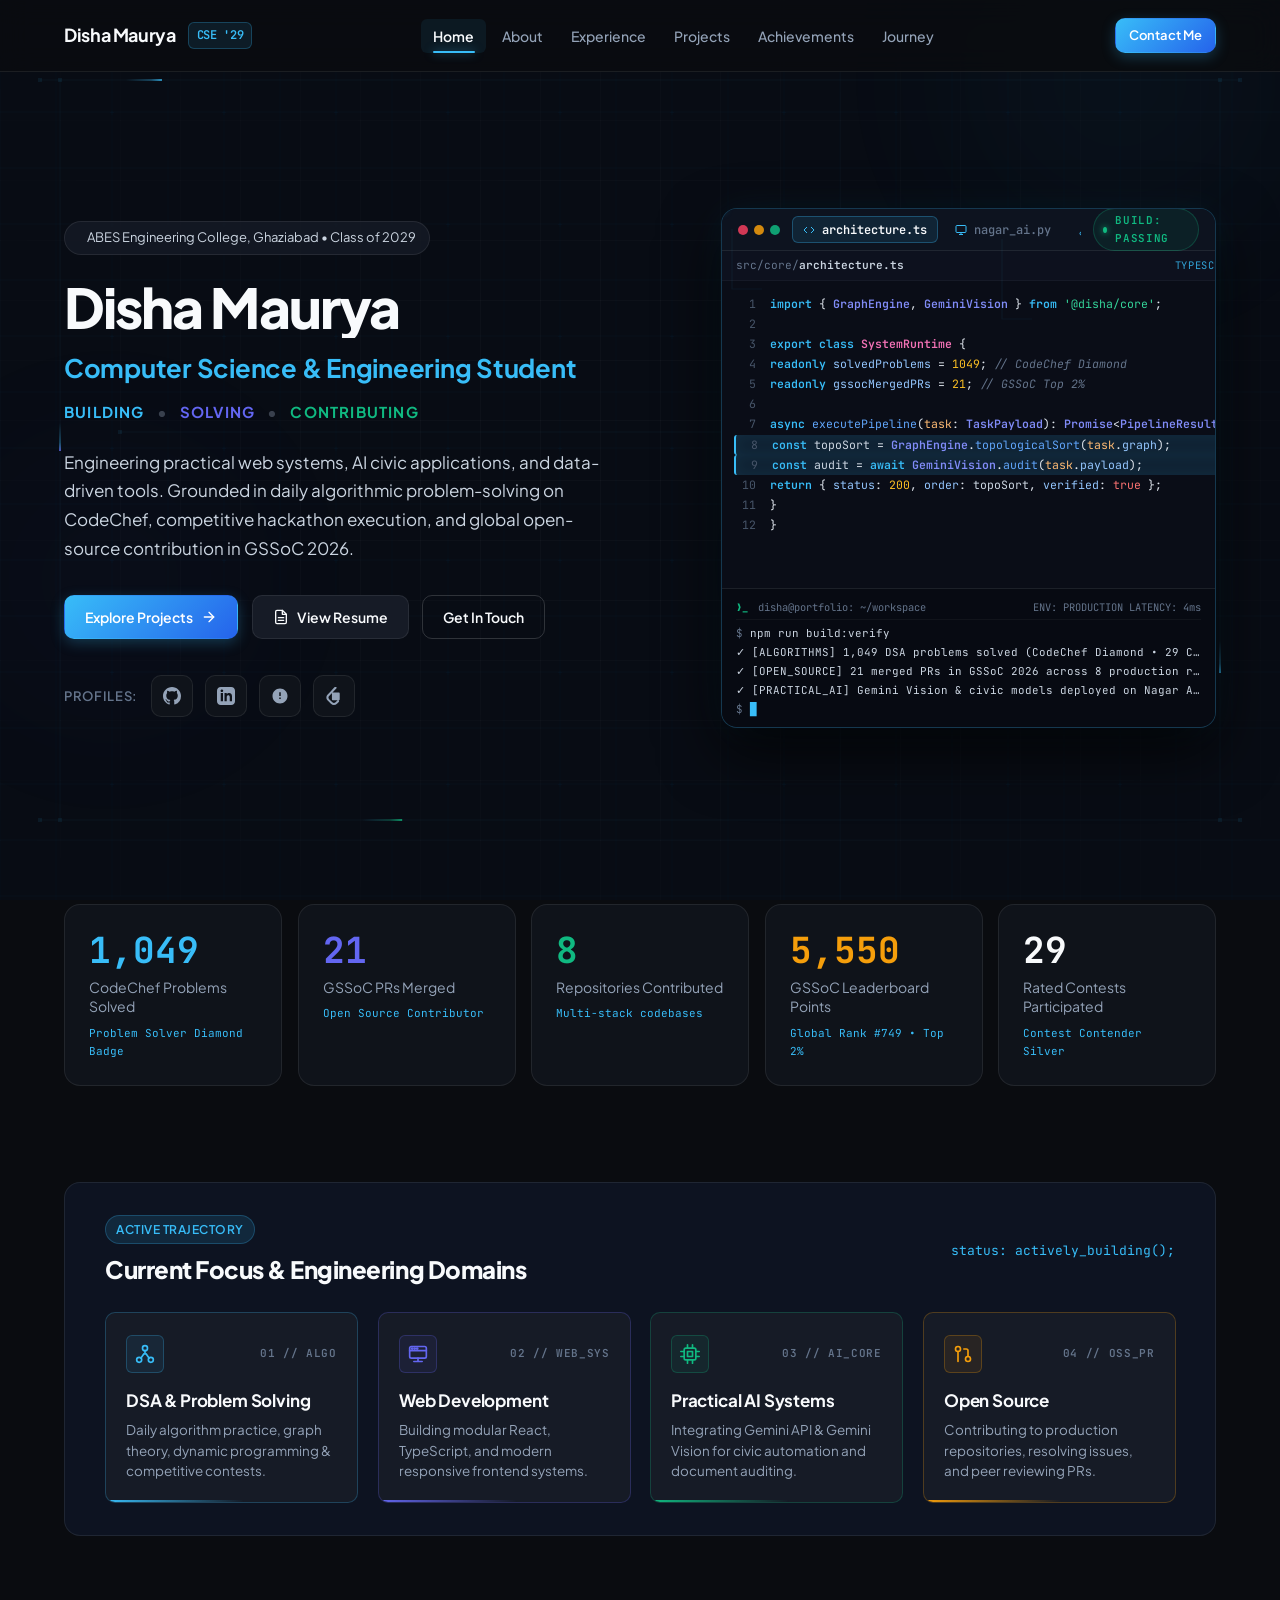
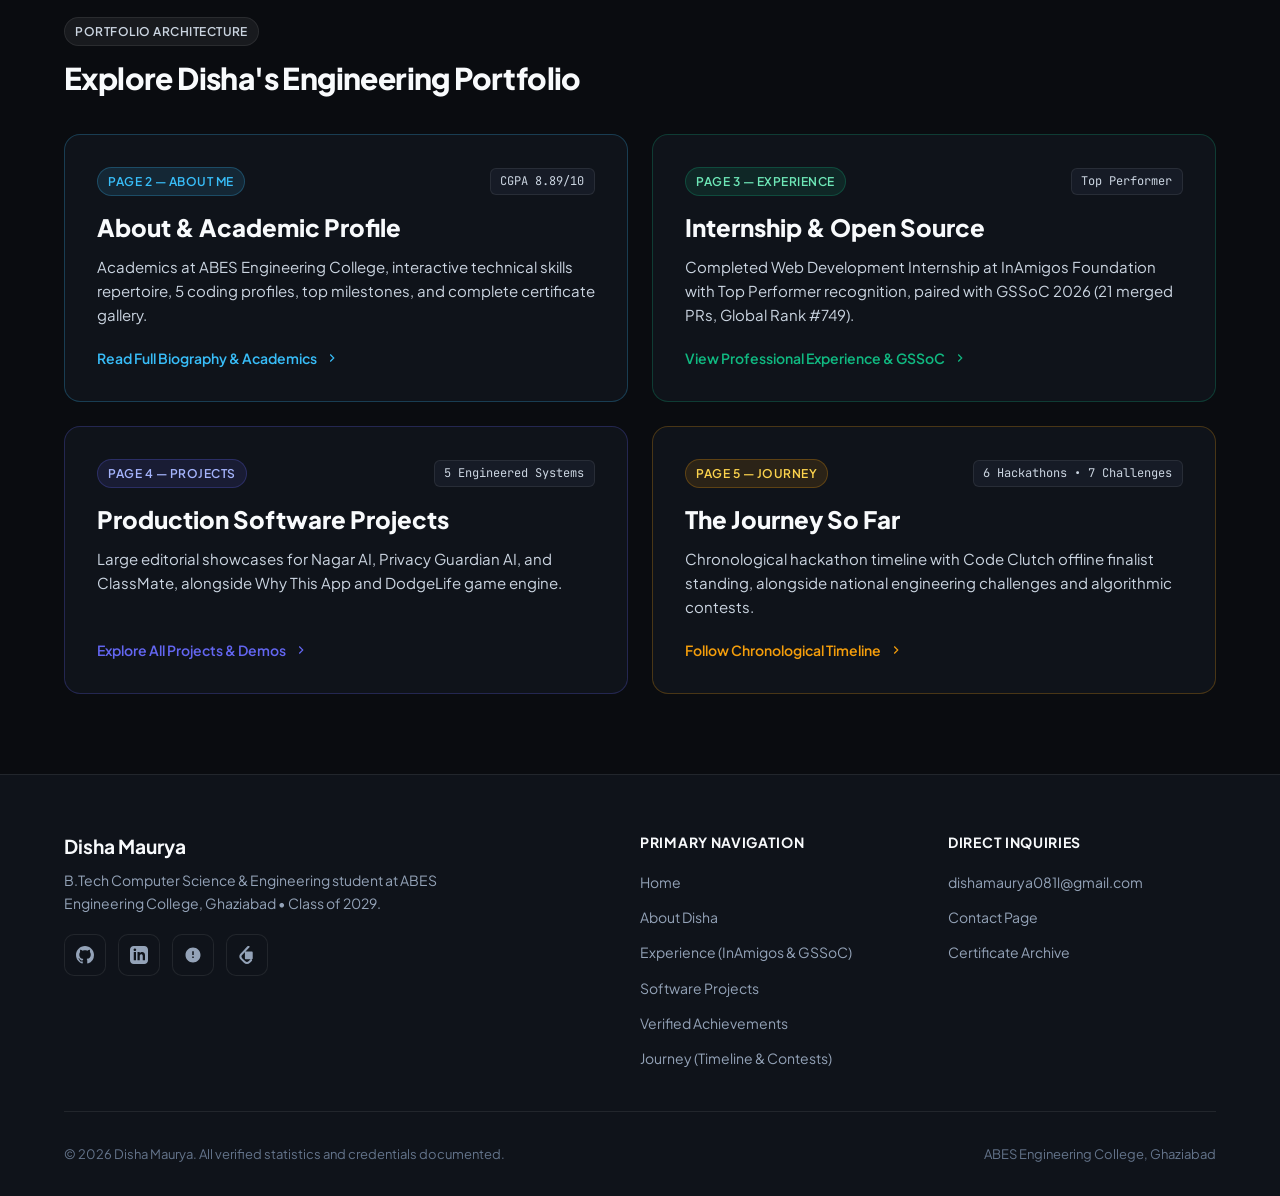
==== commit f4151764: "updates" ====
--- a/index.html
+++ b/index.html
@@ -75,12 +75,12 @@
             <span>ABES Engineering College, Ghaziabad • Class of 2029</span>
           </div>
 
-          <h1 class="hero-title hero-animate hero-anim-1" style="font-size: clamp(2.75rem, 5.5vw, 4.25rem); font-weight: 800; letter-spacing: -0.03em; line-height: 1.08; margin-bottom: 0.6rem;">
-            Disha Maurya
+          <h1 class="hero-title hero-animate hero-anim-1">
+            <span class="hero-title-masked"><span class="hero-title-inner">Disha Maurya</span></span>
           </h1>
 
-          <div class="hero-role hero-animate hero-anim-2" style="font-size: clamp(1.2rem, 2.2vw, 1.75rem); font-weight: 700; color: var(--accent-cyan); margin-bottom: 0.6rem; letter-spacing: -0.01em;">
-            Computer Science & Engineering Student
+          <div class="hero-role hero-animate hero-anim-2">
+            Computer Science &amp; Engineering Student
           </div>
 
           <div class="hero-animate hero-anim-3" style="display: flex; align-items: center; gap: 0.75rem; font-size: 0.9375rem; font-weight: 700; color: var(--text-muted); text-transform: uppercase; letter-spacing: 0.08em; margin-bottom: 1.5rem;">
@@ -91,11 +91,11 @@
             <span style="color: var(--accent-emerald);">Contributing</span>
           </div>
 
-          <p class="hero-desc hero-animate hero-anim-4" style="font-size: 1.0625rem; line-height: 1.7; color: var(--text-secondary); margin-bottom: 2rem;">
+          <p class="hero-desc hero-animate hero-anim-4">
             Engineering practical web systems, AI civic applications, and data-driven tools. Grounded in daily algorithmic problem-solving on CodeChef, competitive hackathon execution, and global open-source contribution in GSSoC 2026.
           </p>
 
-          <div class="hero-cta-group hero-animate hero-anim-5" style="display: flex; gap: 0.85rem; flex-wrap: wrap; align-items: center; margin-bottom: 1.75rem;">
+          <div class="hero-cta-group hero-animate hero-anim-5">
             <a href="projects.html" class="btn btn-primary">
               <span>Explore Projects</span>
               <svg width="18" height="18" viewBox="0 0 24 24" fill="none" stroke="currentColor" stroke-width="2" stroke-linecap="round" stroke-linejoin="round">
@@ -104,7 +104,7 @@
               </svg>
             </a>
 
-            <a href="/Disha_Maurya_Resume.pdf" target="_blank" rel="noopener noreferrer" class="btn btn-secondary" id="heroResumeBtn" aria-label="View Disha Maurya's Resume in a new browser tab">
+            <a href="Disha_Maurya_Resume.pdf" target="_blank" rel="noopener noreferrer" class="btn btn-secondary" id="heroResumeBtn" aria-label="View Disha Maurya's Resume in a new browser tab">
               <svg width="16" height="16" viewBox="0 0 24 24" fill="none" stroke="currentColor" stroke-width="2" stroke-linecap="round" stroke-linejoin="round">
                 <path d="M14 2H6a2 2 0 0 0-2 2v16a2 2 0 0 0 2 2h12a2 2 0 0 0 2-2V8z"></path>
                 <polyline points="14 2 14 8 20 8"></polyline>
@@ -447,7 +447,7 @@
             Internship & Open Source
           </h3>
           <p style="color: var(--text-secondary); font-size: 0.9375rem; line-height: 1.6; margin-bottom: 1.25rem;">
-            Web Development Internship at InAmigos Foundation with Top Performer recognition, paired with GSSoC 2026 (21 merged PRs, Global Rank #749).
+            Completed Web Development Internship at InAmigos Foundation with Top Performer recognition, paired with GSSoC 2026 (21 merged PRs, Global Rank #749).
           </p>
         </div>
         <div style="display: flex; align-items: center; gap: 0.5rem; font-size: 0.875rem; font-weight: 600; color: var(--accent-emerald);">
--- a/css/style.css
+++ b/css/style.css
@@ -0,0 +1,2342 @@
+/* ==========================================================================
+   Disha Maurya - Developer Portfolio Design System
+   Modern Dark Developer Aesthetic | Linear & Raycast Inspired
+   ========================================================================== */
+
+@import url('https://fonts.googleapis.com/css2?family=JetBrains+Mono:wght@400;500;600;700&family=Plus+Jakarta+Sans:wght@400;500;600;700;800&display=swap');
+
+:root {
+  /* Color Palette */
+  --bg-primary: #0a0c10;
+  --bg-secondary: #0f131a;
+  --bg-tertiary: #161b26;
+  --bg-elevated: #1c2333;
+  --bg-card: rgba(22, 27, 38, 0.7);
+  --bg-card-hover: rgba(28, 35, 51, 0.85);
+
+  --border-subtle: rgba(255, 255, 255, 0.08);
+  --border-strong: rgba(255, 255, 255, 0.16);
+  --border-accent: rgba(56, 189, 248, 0.3);
+
+  --text-primary: #f8fafc;
+  --text-secondary: #cbd5e1;
+  --text-muted: #94a3b8;
+  --text-dim: #64748b;
+
+  /* Accents */
+  --accent-cyan: #38bdf8;
+  --accent-cyan-glow: rgba(56, 189, 248, 0.15);
+  --accent-indigo: #6366f1;
+  --accent-indigo-glow: rgba(99, 102, 241, 0.15);
+  --accent-emerald: #10b981;
+  --accent-emerald-glow: rgba(16, 185, 129, 0.15);
+  --accent-amber: #f59e0b;
+  --accent-amber-glow: rgba(245, 158, 11, 0.15);
+  --accent-rose: #f43f5e;
+
+  /* Fonts */
+  --font-sans: 'Plus Jakarta Sans', -apple-system, BlinkMacSystemFont, 'Segoe UI', Roboto, sans-serif;
+  --font-mono: 'JetBrains Mono', monospace;
+
+  /* Transitions */
+  --transition-fast: 0.15s cubic-bezier(0.4, 0, 0.2, 1);
+  --transition-normal: 0.25s cubic-bezier(0.4, 0, 0.2, 1);
+  --transition-smooth: 0.4s cubic-bezier(0.16, 1, 0.3, 1);
+
+  /* Shadows */
+  --shadow-sm: 0 1px 2px 0 rgba(0, 0, 0, 0.05);
+  --shadow-md: 0 4px 6px -1px rgba(0, 0, 0, 0.3), 0 2px 4px -2px rgba(0, 0, 0, 0.3);
+  --shadow-lg: 0 10px 15px -3px rgba(0, 0, 0, 0.4), 0 4px 6px -4px rgba(0, 0, 0, 0.4);
+  --shadow-card: 0 8px 30px rgba(0, 0, 0, 0.45);
+  --shadow-glow: 0 0 25px rgba(56, 189, 248, 0.12);
+
+  /* Layout */
+  --nav-height: 72px;
+  --max-width: 1200px;
+  --radius-sm: 6px;
+  --radius-md: 10px;
+  --radius-lg: 16px;
+  --radius-full: 9999px;
+}
+
+/* ==========================================================================
+   Base & Reset
+   ========================================================================== */
+
+*, *::before, *::after {
+  box-sizing: border-box;
+  margin: 0;
+  padding: 0;
+}
+
+html {
+  scroll-behavior: smooth;
+  color-scheme: dark;
+}
+
+body {
+  font-family: var(--font-sans);
+  background-color: var(--bg-primary);
+  color: var(--text-primary);
+  line-height: 1.6;
+  -webkit-font-smoothing: antialiased;
+  -moz-osx-font-smoothing: grayscale;
+  min-height: 100vh;
+  display: flex;
+  flex-direction: column;
+  background-image: 
+    radial-gradient(ellipse 80% 50% at 50% -20%, rgba(56, 189, 248, 0.08), transparent),
+    radial-gradient(ellipse 60% 40% at 90% 40%, rgba(99, 102, 241, 0.04), transparent);
+  background-attachment: fixed;
+  overflow-x: hidden;
+}
+
+a {
+  color: inherit;
+  text-decoration: none;
+  transition: color var(--transition-fast);
+}
+
+img {
+  max-width: 100%;
+  height: auto;
+  display: block;
+}
+
+code, pre, .mono {
+  font-family: var(--font-mono);
+}
+
+/* Scrollbar */
+::-webkit-scrollbar {
+  width: 8px;
+  height: 8px;
+}
+::-webkit-scrollbar-track {
+  background: var(--bg-primary);
+}
+::-webkit-scrollbar-thumb {
+  background: var(--bg-elevated);
+  border-radius: var(--radius-full);
+  border: 2px solid var(--bg-primary);
+}
+::-webkit-scrollbar-thumb:hover {
+  background: var(--text-dim);
+}
+
+/* Container */
+.container {
+  width: 100%;
+  max-width: var(--max-width);
+  margin: 0 auto;
+  padding: 0 1.5rem;
+}
+
+.section-wrapper {
+  padding: 5rem 0;
+}
+
+@media (max-width: 768px) {
+  .section-wrapper {
+    padding: 3.5rem 0;
+  }
+}
+
+/* ==========================================================================
+   Header & Navigation
+   ========================================================================== */
+
+.site-header {
+  position: sticky;
+  top: 0;
+  z-index: 100;
+  width: 100%;
+  height: var(--nav-height);
+  background: rgba(10, 12, 16, 0.85);
+  backdrop-filter: blur(14px);
+  -webkit-backdrop-filter: blur(14px);
+  border-bottom: 1px solid var(--border-subtle);
+  transition: background-color var(--transition-normal), border-color var(--transition-normal);
+}
+
+.nav-container {
+  display: flex;
+  align-items: center;
+  justify-content: space-between;
+  height: 100%;
+}
+
+.brand-logo {
+  display: flex;
+  align-items: center;
+  gap: 0.75rem;
+  font-weight: 700;
+  font-size: 1.125rem;
+  letter-spacing: -0.02em;
+}
+
+.brand-badge {
+  font-family: var(--font-mono);
+  font-size: 0.75rem;
+  font-weight: 600;
+  padding: 0.2rem 0.5rem;
+  background: rgba(56, 189, 248, 0.1);
+  color: var(--accent-cyan);
+  border: 1px solid rgba(56, 189, 248, 0.25);
+  border-radius: var(--radius-sm);
+}
+
+.nav-links {
+  display: flex;
+  align-items: center;
+  gap: 0.25rem;
+  list-style: none;
+}
+
+.nav-link {
+  font-size: 0.875rem;
+  font-weight: 500;
+  color: var(--text-muted);
+  padding: 0.5rem 0.75rem;
+  border-radius: var(--radius-sm);
+  transition: all var(--transition-fast);
+  position: relative;
+  white-space: nowrap;
+}
+
+.nav-link:hover {
+  color: var(--text-primary);
+  background: rgba(255, 255, 255, 0.04);
+}
+
+.nav-link.active {
+  color: var(--text-primary);
+  font-weight: 600;
+  background: rgba(56, 189, 248, 0.08);
+}
+
+.nav-link.active::after {
+  content: '';
+  position: absolute;
+  bottom: 0;
+  left: 20%;
+  right: 20%;
+  height: 2px;
+  background: var(--accent-cyan);
+  border-radius: var(--radius-full);
+}
+
+.nav-actions {
+  display: flex;
+  align-items: center;
+  gap: 0.75rem;
+}
+
+/* Mobile Nav Toggle */
+.mobile-toggle {
+  display: none;
+  background: transparent;
+  border: 1px solid var(--border-subtle);
+  color: var(--text-primary);
+  padding: 0.5rem;
+  border-radius: var(--radius-sm);
+  cursor: pointer;
+  width: 40px;
+  height: 40px;
+  align-items: center;
+  justify-content: center;
+}
+
+.mobile-toggle:hover {
+  background: var(--bg-tertiary);
+}
+
+.mobile-drawer {
+  position: fixed;
+  top: var(--nav-height);
+  right: -100%;
+  width: 280px;
+  height: calc(100vh - var(--nav-height));
+  background: var(--bg-secondary);
+  border-left: 1px solid var(--border-subtle);
+  padding: 1.5rem;
+  display: flex;
+  flex-direction: column;
+  gap: 0.5rem;
+  transition: right var(--transition-smooth);
+  z-index: 99;
+  overflow-y: auto;
+}
+
+.mobile-drawer.open {
+  right: 0;
+}
+
+.mobile-backdrop {
+  position: fixed;
+  inset: 0;
+  top: var(--nav-height);
+  background: rgba(0, 0, 0, 0.6);
+  backdrop-filter: blur(4px);
+  opacity: 0;
+  visibility: hidden;
+  transition: opacity var(--transition-normal);
+  z-index: 98;
+}
+
+.mobile-backdrop.open {
+  opacity: 1;
+  visibility: visible;
+}
+
+@media (max-width: 1080px) {
+  .nav-links {
+    display: none;
+  }
+  .mobile-toggle {
+    display: flex;
+  }
+}
+
+/* ==========================================================================
+   Buttons & Tags
+   ========================================================================== */
+
+.btn {
+  display: inline-flex;
+  align-items: center;
+  justify-content: center;
+  gap: 0.5rem;
+  padding: 0.625rem 1.25rem;
+  font-size: 0.875rem;
+  font-weight: 600;
+  border-radius: var(--radius-md);
+  border: 1px solid transparent;
+  cursor: pointer;
+  transition: all var(--transition-fast);
+  white-space: nowrap;
+}
+
+.btn svg {
+  width: 16px;
+  height: 16px;
+  flex-shrink: 0;
+}
+
+.btn-primary {
+  background: linear-gradient(135deg, #38bdf8 0%, #2563eb 100%);
+  color: #ffffff;
+  box-shadow: 0 4px 14px rgba(56, 189, 248, 0.25);
+}
+
+.btn-primary:hover {
+  filter: brightness(1.1);
+  transform: translateY(-1px);
+  box-shadow: 0 6px 20px rgba(56, 189, 248, 0.35);
+}
+
+.btn-secondary {
+  background: var(--bg-tertiary);
+  color: var(--text-primary);
+  border-color: var(--border-subtle);
+}
+
+.btn-secondary:hover {
+  background: var(--bg-elevated);
+  border-color: var(--border-strong);
+  transform: translateY(-1px);
+}
+
+.btn-outline {
+  background: transparent;
+  color: var(--text-primary);
+  border-color: var(--border-strong);
+}
+
+.btn-outline:hover {
+  background: rgba(255, 255, 255, 0.05);
+  border-color: var(--text-muted);
+}
+
+.btn-sm {
+  padding: 0.4rem 0.8rem;
+  font-size: 0.8125rem;
+}
+
+.btn-icon {
+  width: 40px;
+  height: 40px;
+  padding: 0;
+  border-radius: var(--radius-md);
+  background: var(--bg-tertiary);
+  border: 1px solid var(--border-subtle);
+  color: var(--text-muted);
+  display: inline-flex;
+  align-items: center;
+  justify-content: center;
+}
+
+.btn-icon:hover {
+  color: var(--text-primary);
+  background: var(--bg-elevated);
+  border-color: var(--border-strong);
+}
+
+/* Badges & Tags */
+.badge {
+  display: inline-flex;
+  align-items: center;
+  gap: 0.4rem;
+  padding: 0.25rem 0.65rem;
+  font-size: 0.75rem;
+  font-weight: 600;
+  border-radius: var(--radius-full);
+  text-transform: uppercase;
+  letter-spacing: 0.04em;
+}
+
+.badge-cyan {
+  background: rgba(56, 189, 248, 0.12);
+  color: var(--accent-cyan);
+  border: 1px solid rgba(56, 189, 248, 0.25);
+}
+
+.badge-indigo {
+  background: rgba(99, 102, 241, 0.12);
+  color: #a5b4fc;
+  border: 1px solid rgba(99, 102, 241, 0.25);
+}
+
+.badge-emerald {
+  background: rgba(16, 185, 129, 0.12);
+  color: #6ee7b7;
+  border: 1px solid rgba(16, 185, 129, 0.25);
+}
+
+.badge-amber {
+  background: rgba(245, 158, 11, 0.12);
+  color: #fcd34d;
+  border: 1px solid rgba(245, 158, 11, 0.25);
+}
+
+.badge-neutral {
+  background: rgba(255, 255, 255, 0.06);
+  color: var(--text-secondary);
+  border: 1px solid var(--border-subtle);
+}
+
+.pill-tag {
+  display: inline-flex;
+  align-items: center;
+  padding: 0.2rem 0.6rem;
+  font-family: var(--font-mono);
+  font-size: 0.75rem;
+  background: var(--bg-tertiary);
+  color: var(--text-secondary);
+  border: 1px solid var(--border-subtle);
+  border-radius: var(--radius-sm);
+  transition: all var(--transition-fast);
+}
+
+.pill-tag:hover {
+  border-color: var(--border-strong);
+  color: var(--text-primary);
+}
+
+/* ==========================================================================
+   Page Headers & Hero Section
+   ========================================================================== */
+
+.page-header {
+  padding: 4rem 0 2rem;
+  border-bottom: 1px solid var(--border-subtle);
+  margin-bottom: 3rem;
+  background: radial-gradient(ellipse 60% 40% at 50% 0%, rgba(56, 189, 248, 0.05), transparent);
+}
+
+.breadcrumb {
+  display: flex;
+  align-items: center;
+  gap: 0.5rem;
+  font-size: 0.8125rem;
+  color: var(--text-muted);
+  margin-bottom: 1rem;
+}
+
+.breadcrumb a:hover {
+  color: var(--accent-cyan);
+}
+
+.page-title {
+  font-size: 2.25rem;
+  font-weight: 800;
+  letter-spacing: -0.03em;
+  margin-bottom: 0.75rem;
+}
+
+.page-subtitle {
+  color: var(--text-muted);
+  font-size: 1.0625rem;
+  max-width: 650px;
+}
+
+/* Hero */
+.hero-section {
+  padding: 5.5rem 0 4rem;
+  position: relative;
+}
+
+.hero-status-pill {
+  display: inline-flex;
+  align-items: center;
+  gap: 0.5rem;
+  background: rgba(22, 27, 38, 0.8);
+  border: 1px solid var(--border-subtle);
+  padding: 0.35rem 0.85rem;
+  border-radius: var(--radius-full);
+  font-size: 0.8125rem;
+  color: var(--text-secondary);
+  margin-bottom: 1.75rem;
+}
+
+.status-dot {
+  width: 8px;
+  height: 8px;
+  background: var(--accent-emerald);
+  border-radius: 50%;
+  box-shadow: 0 0 10px var(--accent-emerald);
+  display: inline-block;
+}
+
+.hero-title {
+  font-size: clamp(2.35rem, 4.3vw, 4.1rem);
+  font-weight: 800;
+  letter-spacing: -0.035em;
+  line-height: 1.1;
+  margin-bottom: 0.65rem;
+}
+
+@media (min-width: 768px) {
+  .hero-title {
+    white-space: nowrap;
+  }
+}
+
+.hero-title .gradient-text {
+  background: linear-gradient(135deg, #ffffff 30%, #94a3b8 100%);
+  -webkit-background-clip: text;
+  background-clip: text;
+  -webkit-text-fill-color: transparent;
+}
+
+.hero-role {
+  font-size: clamp(1.15rem, 2vw, 1.6rem);
+  font-weight: 700;
+  color: var(--accent-cyan);
+  margin-bottom: 0.65rem;
+  letter-spacing: -0.01em;
+}
+
+.hero-desc {
+  font-size: 1.0625rem;
+  color: var(--text-secondary);
+  max-width: 560px;
+  line-height: 1.7;
+  margin-bottom: 2rem;
+}
+
+.hero-cta-group {
+  display: flex;
+  align-items: center;
+  gap: 0.85rem;
+  margin-bottom: 2.25rem;
+  flex-wrap: nowrap;
+}
+
+@media (max-width: 820px) {
+  .hero-cta-group {
+    flex-wrap: wrap;
+    gap: 0.75rem;
+    width: 100%;
+  }
+  .hero-cta-group .btn {
+    flex: 1 1 auto;
+    text-align: center;
+    justify-content: center;
+    white-space: nowrap;
+  }
+}
+
+@media (max-width: 520px) {
+  .hero-cta-group .btn {
+    width: 100%;
+    flex: 1 1 100%;
+  }
+}
+
+:focus-visible {
+  outline: 2px solid var(--accent-cyan);
+  outline-offset: 3px;
+  border-radius: var(--radius-sm);
+}
+
+.btn {
+  transition: transform 0.22s cubic-bezier(0.16, 1, 0.3, 1),
+              background 0.2s ease,
+              border-color 0.2s ease,
+              box-shadow 0.2s ease,
+              color 0.2s ease;
+}
+
+.btn:hover {
+  transform: translateY(-2px);
+}
+
+.btn:active {
+  transform: translateY(0);
+}
+
+.social-links {
+  display: flex;
+  align-items: center;
+  gap: 0.75rem;
+  flex-wrap: wrap;
+}
+
+.social-link {
+  width: 42px;
+  height: 42px;
+  border-radius: var(--radius-md);
+  background: var(--bg-secondary);
+  border: 1px solid var(--border-subtle);
+  display: inline-flex;
+  align-items: center;
+  justify-content: center;
+  color: var(--text-muted);
+  transition: all var(--transition-fast);
+}
+
+.social-link svg {
+  width: 18px;
+  height: 18px;
+}
+
+.social-link:hover {
+  color: var(--accent-cyan);
+  background: var(--bg-tertiary);
+  border-color: var(--accent-cyan-glow);
+  transform: translateY(-2px);
+}
+
+/* ==========================================================================
+   Statistics Cards (Verified stats only)
+   ========================================================================== */
+
+.stats-grid {
+  display: grid;
+  grid-template-columns: repeat(auto-fit, minmax(200px, 1fr));
+  gap: 1rem;
+  margin: 3.5rem 0 2rem;
+}
+
+.stat-card {
+  background: var(--bg-secondary);
+  border: 1px solid var(--border-subtle);
+  border-radius: var(--radius-lg);
+  padding: 1.5rem;
+  transition: all var(--transition-normal);
+  position: relative;
+  overflow: hidden;
+}
+
+.stat-card::before {
+  content: '';
+  position: absolute;
+  top: 0;
+  left: 0;
+  right: 0;
+  height: 2px;
+  background: linear-gradient(90deg, transparent, rgba(56, 189, 248, 0.4), transparent);
+  opacity: 0;
+  transition: opacity var(--transition-normal);
+}
+
+.stat-card:hover {
+  background: var(--bg-card-hover);
+  border-color: var(--border-strong);
+  transform: translateY(-3px);
+  box-shadow: var(--shadow-md);
+}
+
+.stat-card:hover::before {
+  opacity: 1;
+}
+
+.stat-number {
+  font-family: var(--font-mono);
+  font-size: 2.25rem;
+  font-weight: 700;
+  color: var(--text-primary);
+  line-height: 1.2;
+  margin-bottom: 0.35rem;
+}
+
+.stat-label {
+  font-size: 0.875rem;
+  color: var(--text-muted);
+  line-height: 1.4;
+}
+
+.stat-tag {
+  font-family: var(--font-mono);
+  font-size: 0.6875rem;
+  color: var(--accent-cyan);
+  margin-top: 0.5rem;
+  display: inline-block;
+}
+
+/* ==========================================================================
+   Cards & Layouts
+   ========================================================================== */
+
+.card {
+  background: var(--bg-secondary);
+  border: 1px solid var(--border-subtle);
+  border-radius: var(--radius-lg);
+  padding: 1.75rem;
+  position: relative;
+  overflow: hidden;
+  transition: all var(--transition-normal);
+}
+
+.card:hover {
+  border-color: var(--border-strong);
+  box-shadow: var(--shadow-card);
+}
+
+.grid-2 {
+  display: grid;
+  grid-template-columns: repeat(2, 1fr);
+  gap: 1.5rem;
+}
+
+.grid-3 {
+  display: grid;
+  grid-template-columns: repeat(3, 1fr);
+  gap: 1.5rem;
+}
+
+.grid-4 {
+  display: grid;
+  grid-template-columns: repeat(4, 1fr);
+  gap: 1.5rem;
+}
+
+@media (max-width: 1024px) {
+  .grid-4 {
+    grid-template-columns: repeat(2, 1fr);
+  }
+}
+
+@media (max-width: 900px) {
+  .grid-2, .grid-3 {
+    grid-template-columns: 1fr;
+  }
+  .achievement-featured-grid {
+    grid-template-columns: 1fr !important;
+  }
+}
+
+@media (max-width: 600px) {
+  .grid-4 {
+    grid-template-columns: 1fr;
+  }
+}
+
+/* Featured Project Hero Card */
+.featured-project-card {
+  background: linear-gradient(180deg, rgba(22, 27, 38, 0.8) 0%, rgba(15, 19, 26, 0.95) 100%);
+  border: 1px solid rgba(56, 189, 248, 0.25);
+  border-radius: var(--radius-lg);
+  padding: 2.25rem;
+  margin-bottom: 2.5rem;
+  position: relative;
+  overflow: hidden;
+  box-shadow: 0 10px 40px rgba(0, 0, 0, 0.4), 0 0 30px rgba(56, 189, 248, 0.05);
+  transition: border-color var(--transition-normal), box-shadow var(--transition-normal);
+}
+
+.featured-project-card:hover {
+  border-color: rgba(56, 189, 248, 0.4);
+  box-shadow: 0 15px 50px rgba(0, 0, 0, 0.5), 0 0 40px rgba(56, 189, 248, 0.1);
+}
+
+.project-header {
+  display: flex;
+  justify-content: space-between;
+  align-items: flex-start;
+  gap: 1rem;
+  margin-bottom: 1.25rem;
+  flex-wrap: wrap;
+}
+
+.project-title {
+  font-size: 1.625rem;
+  font-weight: 700;
+  letter-spacing: -0.02em;
+}
+
+.project-desc {
+  font-size: 1rem;
+  color: var(--text-secondary);
+  line-height: 1.7;
+  margin-bottom: 1.5rem;
+}
+
+.feature-list {
+  display: grid;
+  grid-template-columns: repeat(auto-fit, minmax(240px, 1fr));
+  gap: 0.75rem;
+  margin-bottom: 1.75rem;
+  list-style: none;
+}
+
+.feature-item {
+  display: flex;
+  align-items: center;
+  gap: 0.6rem;
+  font-size: 0.875rem;
+  color: var(--text-muted);
+}
+
+.feature-item svg {
+  color: var(--accent-cyan);
+  width: 16px;
+  height: 16px;
+  flex-shrink: 0;
+}
+
+.tech-tags {
+  display: flex;
+  flex-wrap: wrap;
+  gap: 0.5rem;
+  margin-bottom: 1.75rem;
+}
+
+.project-actions {
+  display: flex;
+  align-items: center;
+  gap: 0.875rem;
+  flex-wrap: wrap;
+}
+
+/* Standard Project Card */
+.project-card {
+  display: flex;
+  flex-direction: column;
+  background: var(--bg-secondary);
+  border: 1px solid var(--border-subtle);
+  border-radius: var(--radius-lg);
+  padding: 1.75rem;
+  transition: all var(--transition-normal);
+}
+
+.project-card:hover {
+  border-color: var(--border-strong);
+  transform: translateY(-3px);
+  box-shadow: var(--shadow-md);
+}
+
+.project-card .project-title {
+  font-size: 1.25rem;
+}
+
+.project-card .project-footer {
+  margin-top: auto;
+  padding-top: 1.25rem;
+  border-top: 1px solid var(--border-subtle);
+  display: flex;
+  align-items: center;
+  justify-content: space-between;
+}
+
+/* ==========================================================================
+   Timeline (Hackathons & Experience)
+   ========================================================================== */
+
+.timeline {
+  position: relative;
+  padding-left: 2rem;
+  border-left: 1px solid var(--border-subtle);
+  margin-left: 0.5rem;
+}
+
+.timeline-item {
+  position: relative;
+  margin-bottom: 2.5rem;
+}
+
+.timeline-item:last-child {
+  margin-bottom: 0;
+}
+
+.timeline-dot {
+  position: absolute;
+  left: -2.35rem;
+  top: 0.35rem;
+  width: 12px;
+  height: 12px;
+  background: var(--bg-primary);
+  border: 2px solid var(--accent-cyan);
+  border-radius: 50%;
+}
+
+.timeline-date {
+  font-family: var(--font-mono);
+  font-size: 0.75rem;
+  color: var(--accent-cyan);
+  margin-bottom: 0.35rem;
+  text-transform: uppercase;
+  letter-spacing: 0.05em;
+}
+
+/* ==========================================================================
+   Coding Profiles & Badges
+   ========================================================================== */
+
+.codechef-hero-badge {
+  background: var(--bg-secondary);
+  border: 1px solid var(--border-subtle);
+  border-radius: var(--radius-lg);
+  padding: 1.5rem;
+  display: flex;
+  align-items: center;
+  gap: 1.5rem;
+  transition: all var(--transition-normal);
+}
+
+.codechef-hero-badge:hover {
+  border-color: rgba(56, 189, 248, 0.3);
+}
+
+.badge-image-container {
+  width: 140px;
+  height: 140px;
+  flex-shrink: 0;
+  border-radius: var(--radius-md);
+  overflow: hidden;
+  background: #09101d;
+  display: flex;
+  align-items: center;
+  justify-content: center;
+  cursor: pointer;
+  border: 1px solid var(--border-subtle);
+}
+
+.badge-image-container img {
+  width: 100%;
+  height: 100%;
+  object-fit: contain;
+  transition: transform var(--transition-normal);
+}
+
+.badge-image-container:hover img {
+  transform: scale(1.05);
+}
+
+/* ==========================================================================
+   Filter Tabs
+   ========================================================================== */
+
+.filter-bar {
+  display: flex;
+  align-items: center;
+  gap: 0.5rem;
+  flex-wrap: wrap;
+  margin-bottom: 2rem;
+}
+
+.filter-btn {
+  background: var(--bg-secondary);
+  border: 1px solid var(--border-subtle);
+  color: var(--text-muted);
+  font-size: 0.8125rem;
+  font-weight: 500;
+  padding: 0.4rem 0.9rem;
+  border-radius: var(--radius-full);
+  cursor: pointer;
+  transition: all var(--transition-fast);
+}
+
+.filter-btn:hover {
+  color: var(--text-primary);
+  border-color: var(--border-strong);
+}
+
+.filter-btn.active {
+  background: rgba(56, 189, 248, 0.12);
+  color: var(--accent-cyan);
+  border-color: rgba(56, 189, 248, 0.3);
+  font-weight: 600;
+}
+
+/* ==========================================================================
+   Certificate Modal
+   ========================================================================== */
+
+.modal-overlay {
+  position: fixed;
+  inset: 0;
+  background: rgba(0, 0, 0, 0.85);
+  backdrop-filter: blur(8px);
+  -webkit-backdrop-filter: blur(8px);
+  display: flex;
+  align-items: center;
+  justify-content: center;
+  padding: 1.5rem;
+  z-index: 1000;
+  opacity: 0;
+  visibility: hidden;
+  transition: opacity var(--transition-normal), visibility var(--transition-normal);
+}
+
+.modal-overlay.active {
+  opacity: 1;
+  visibility: visible;
+}
+
+.modal-dialog {
+  background: var(--bg-secondary);
+  border: 1px solid var(--border-strong);
+  border-radius: var(--radius-lg);
+  width: 100%;
+  max-width: 900px;
+  height: 85vh;
+  display: flex;
+  flex-direction: column;
+  overflow: hidden;
+  box-shadow: 0 25px 50px -12px rgba(0, 0, 0, 0.7);
+  transform: scale(0.95);
+  transition: transform var(--transition-normal);
+}
+
+.modal-overlay.active .modal-dialog {
+  transform: scale(1);
+}
+
+.modal-header {
+  display: flex;
+  align-items: center;
+  justify-content: space-between;
+  padding: 1rem 1.5rem;
+  border-bottom: 1px solid var(--border-subtle);
+  background: var(--bg-tertiary);
+}
+
+.modal-title {
+  font-size: 1.0625rem;
+  font-weight: 600;
+  display: flex;
+  align-items: center;
+  gap: 0.5rem;
+}
+
+.modal-actions {
+  display: flex;
+  align-items: center;
+  gap: 0.5rem;
+}
+
+.modal-body {
+  flex: 1;
+  background: #0b0d13;
+  display: flex;
+  align-items: center;
+  justify-content: center;
+  overflow: hidden;
+  position: relative;
+}
+
+.modal-iframe {
+  width: 100%;
+  height: 100%;
+  border: none;
+}
+
+.modal-image {
+  max-width: 95%;
+  max-height: 95%;
+  object-fit: contain;
+}
+
+/* ==========================================================================
+   Forms & Contact
+   ========================================================================== */
+
+.form-group {
+  margin-bottom: 1.25rem;
+}
+
+.form-label {
+  display: block;
+  font-size: 0.8125rem;
+  font-weight: 600;
+  color: var(--text-secondary);
+  margin-bottom: 0.4rem;
+}
+
+.form-input, .form-textarea {
+  width: 100%;
+  background: var(--bg-tertiary);
+  border: 1px solid var(--border-subtle);
+  border-radius: var(--radius-md);
+  padding: 0.75rem 1rem;
+  font-size: 0.9375rem;
+  color: var(--text-primary);
+  font-family: var(--font-sans);
+  transition: border-color var(--transition-fast), box-shadow var(--transition-fast);
+}
+
+.form-input:focus, .form-textarea:focus {
+  outline: none;
+  border-color: var(--accent-cyan);
+  box-shadow: 0 0 0 3px rgba(56, 189, 248, 0.15);
+}
+
+.form-textarea {
+  min-height: 140px;
+  resize: vertical;
+}
+
+/* Toast */
+.toast {
+  position: fixed;
+  bottom: 2rem;
+  right: 2rem;
+  background: var(--bg-elevated);
+  border: 1px solid var(--accent-cyan);
+  color: var(--text-primary);
+  padding: 0.75rem 1.25rem;
+  border-radius: var(--radius-md);
+  box-shadow: var(--shadow-lg);
+  display: flex;
+  align-items: center;
+  gap: 0.75rem;
+  z-index: 2000;
+  font-size: 0.875rem;
+  opacity: 0;
+  transform: translateY(10px);
+  pointer-events: none;
+  transition: all var(--transition-normal);
+}
+
+.toast.show {
+  opacity: 1;
+  transform: translateY(0);
+}
+
+/* ==========================================================================
+   Footer
+   ========================================================================== */
+
+.site-footer {
+  margin-top: auto;
+  border-top: 1px solid var(--border-subtle);
+  background: var(--bg-secondary);
+  padding: 3.5rem 0 2rem;
+}
+
+.footer-grid {
+  display: grid;
+  grid-template-columns: 2fr 1fr 1fr;
+  gap: 2.5rem;
+  margin-bottom: 2.5rem;
+}
+
+@media (max-width: 768px) {
+  .footer-grid {
+    grid-template-columns: 1fr;
+    gap: 2rem;
+  }
+}
+
+.footer-col h4 {
+  font-size: 0.875rem;
+  font-weight: 700;
+  text-transform: uppercase;
+  letter-spacing: 0.05em;
+  color: var(--text-primary);
+  margin-bottom: 1rem;
+}
+
+.footer-links {
+  list-style: none;
+  display: flex;
+  flex-direction: column;
+  gap: 0.6rem;
+}
+
+.footer-link {
+  font-size: 0.875rem;
+  color: var(--text-muted);
+}
+
+.footer-link:hover {
+  color: var(--accent-cyan);
+}
+
+.footer-bottom {
+  padding-top: 2rem;
+  border-top: 1px solid var(--border-subtle);
+  display: flex;
+  align-items: center;
+  justify-content: space-between;
+  flex-wrap: wrap;
+  gap: 1rem;
+  font-size: 0.8125rem;
+  color: var(--text-dim);
+}
+
+/* ==========================================================================
+   Responsive Utilities & Animations
+   ========================================================================== */
+
+@media (max-width: 768px) {
+  .hero-title {
+    font-size: 2.5rem;
+  }
+  .hero-role {
+    font-size: 1.125rem;
+  }
+  .codechef-hero-badge {
+    flex-direction: column;
+    text-align: center;
+  }
+}
+
+.fade-in {
+  animation: fadeIn 0.5s ease forwards;
+}
+
+@keyframes fadeIn {
+  from { opacity: 0; transform: translateY(8px); }
+  to { opacity: 1; transform: translateY(0); }
+}
+
+/* Badge image preview container */
+.badge-image-container {
+  width: 140px;
+  height: 140px;
+  border-radius: var(--radius-md);
+  overflow: hidden;
+  background: #060913;
+  border: 1px solid rgba(56, 189, 248, 0.25);
+  display: flex;
+  align-items: center;
+  justify-content: center;
+  padding: 0.5rem;
+  cursor: pointer;
+  transition: transform 0.25s cubic-bezier(0.16, 1, 0.3, 1), border-color 0.25s ease, box-shadow 0.25s ease;
+}
+
+.badge-image-container:hover {
+  transform: scale(1.05) translateY(-2px);
+  border-color: var(--accent-cyan);
+  box-shadow: 0 0 25px rgba(56, 189, 248, 0.25);
+}
+
+.badge-image-container img {
+  max-width: 100%;
+  max-height: 100%;
+  object-fit: contain;
+}
+
+/* ==========================================================================
+   Hero Two-Column Grid & Centerpiece Visualization
+   ========================================================================== */
+
+.hero-grid {
+  display: grid;
+  grid-template-columns: minmax(0, 1.1fr) minmax(0, 0.9fr);
+  gap: 3.25rem;
+  align-items: center;
+  min-height: 72vh;
+}
+
+@media (max-width: 992px) {
+  .hero-grid {
+    grid-template-columns: 1fr;
+    gap: 3rem;
+  }
+}
+
+/* Digital System Frame / CSE Workspace Centerpiece */
+.cse-workspace-card,
+.digital-system-frame {
+  position: relative;
+  width: 100%;
+  min-height: 520px;
+  background: #0b0f19;
+  border: 1px solid rgba(56, 189, 248, 0.24);
+  border-radius: var(--radius-lg);
+  box-shadow: 0 24px 60px rgba(0, 0, 0, 0.75), 0 0 35px rgba(56, 189, 248, 0.08);
+  display: flex;
+  flex-direction: column;
+  overflow: hidden;
+  transition: transform 0.3s cubic-bezier(0.16, 1, 0.3, 1),
+              border-color 0.3s ease,
+              box-shadow 0.3s ease;
+}
+
+.cse-workspace-card:hover,
+.digital-system-frame:hover {
+  border-color: rgba(56, 189, 248, 0.45);
+  box-shadow: 0 30px 70px rgba(0, 0, 0, 0.85), 0 0 45px rgba(56, 189, 248, 0.14);
+}
+
+/* 1. Workspace IDE Titlebar */
+.workspace-titlebar {
+  height: 42px;
+  background: rgba(13, 19, 32, 0.95);
+  border-bottom: 1px solid var(--border-subtle);
+  display: flex;
+  align-items: center;
+  justify-content: space-between;
+  padding: 0 1rem;
+  gap: 0.75rem;
+  flex-shrink: 0;
+  user-select: none;
+}
+
+.titlebar-controls {
+  display: flex;
+  align-items: center;
+  gap: 6px;
+}
+
+.control-dot {
+  width: 10px;
+  height: 10px;
+  border-radius: 50%;
+  display: inline-block;
+}
+
+.dot-close { background: #f43f5e; opacity: 0.85; }
+.dot-min { background: #f59e0b; opacity: 0.85; }
+.dot-expand { background: #10b981; opacity: 0.85; }
+
+.workspace-tabs {
+  display: flex;
+  align-items: center;
+  gap: 0.35rem;
+  overflow-x: auto;
+}
+
+.ws-tab {
+  background: transparent;
+  border: 1px solid transparent;
+  color: var(--text-dim);
+  font-family: var(--font-mono);
+  font-size: 0.75rem;
+  font-weight: 500;
+  padding: 0.28rem 0.65rem;
+  border-radius: var(--radius-sm);
+  cursor: pointer;
+  display: inline-flex;
+  align-items: center;
+  gap: 0.4rem;
+  transition: all var(--transition-fast);
+  white-space: nowrap;
+}
+
+.ws-tab:hover {
+  color: var(--text-secondary);
+  background: rgba(255, 255, 255, 0.04);
+}
+
+.ws-tab.active {
+  color: var(--text-primary);
+  background: rgba(56, 189, 248, 0.1);
+  border-color: rgba(56, 189, 248, 0.3);
+  font-weight: 600;
+}
+
+.ws-tab svg {
+  color: var(--accent-cyan);
+}
+
+.workspace-telemetry {
+  display: flex;
+  align-items: center;
+  gap: 0.5rem;
+  font-size: 0.68rem;
+  color: var(--accent-emerald);
+  font-weight: 600;
+  letter-spacing: 0.06em;
+  background: rgba(16, 185, 129, 0.08);
+  border: 1px solid rgba(16, 185, 129, 0.25);
+  padding: 0.2rem 0.55rem;
+  border-radius: var(--radius-full);
+}
+
+.pulse-emerald-dot {
+  width: 6px;
+  height: 6px;
+  border-radius: 50%;
+  background: #10b981;
+  box-shadow: 0 0 6px #10b981;
+  animation: pulseDot 2s infinite ease-in-out;
+}
+
+@keyframes pulseDot {
+  0%, 100% { opacity: 1; transform: scale(1); }
+  50% { opacity: 0.4; transform: scale(0.85); }
+}
+
+/* 2. Workspace Interior (Split Code Editor + Modules) */
+.workspace-interior {
+  display: grid;
+  grid-template-columns: 1.2fr 0.8fr;
+  flex: 1;
+  min-height: 330px;
+  background: #090d16;
+  border-bottom: 1px solid var(--border-subtle);
+}
+
+@media (max-width: 640px) {
+  .workspace-interior {
+    grid-template-columns: 1fr;
+  }
+}
+
+/* Left: Code Editor */
+.workspace-editor-pane {
+  border-right: 1px solid var(--border-subtle);
+  display: flex;
+  flex-direction: column;
+  background: rgba(10, 14, 23, 0.7);
+}
+
+.editor-subbar {
+  height: 30px;
+  background: rgba(15, 21, 35, 0.6);
+  border-bottom: 1px solid rgba(255, 255, 255, 0.04);
+  display: flex;
+  align-items: center;
+  justify-content: space-between;
+  padding: 0 0.85rem;
+  font-size: 0.7rem;
+}
+
+.file-path-indicator {
+  color: var(--text-dim);
+}
+
+.path-current {
+  color: var(--text-secondary);
+  font-weight: 600;
+}
+
+.lang-pill {
+  color: var(--accent-cyan);
+  font-size: 0.65rem;
+  letter-spacing: 0.06em;
+  opacity: 0.85;
+}
+
+.code-viewport {
+  padding: 0.85rem 0.75rem;
+  overflow-x: auto;
+  flex: 1;
+  font-family: var(--font-mono);
+  font-size: 0.72rem;
+  line-height: 1.6;
+}
+
+.code-lines-wrapper {
+  display: flex;
+  flex-direction: column;
+}
+
+.code-line {
+  display: flex;
+  gap: 0.85rem;
+  padding: 0.05rem 0.25rem;
+  border-radius: 3px;
+  transition: background-color 0.2s ease;
+  white-space: nowrap;
+}
+
+.code-line:hover {
+  background: rgba(255, 255, 255, 0.03);
+}
+
+.code-line-highlight {
+  background: rgba(56, 189, 248, 0.08);
+  border-left: 2px solid var(--accent-cyan);
+}
+
+.line-number {
+  color: #475569;
+  width: 18px;
+  text-align: right;
+  flex-shrink: 0;
+  user-select: none;
+}
+
+.line-code {
+  color: #e2e8f0;
+}
+
+/* Syntax token highlights */
+.tok-kwd   { color: #38bdf8; font-weight: 600; }
+.tok-type  { color: #818cf8; font-weight: 600; }
+.tok-class { color: #f472b6; font-weight: 600; }
+.tok-fn    { color: #60a5fa; }
+.tok-prop  { color: #93c5fd; }
+.tok-var   { color: #cbd5e1; }
+.tok-param { color: #fdba74; }
+.tok-str   { color: #34d399; }
+.tok-num   { color: #fbbf24; }
+.tok-bool  { color: #f87171; }
+.tok-cmt   { color: #64748b; font-style: italic; }
+
+/* Right: Software Architecture Modules */
+.workspace-modules-pane {
+  display: flex;
+  flex-direction: column;
+  gap: 0.65rem;
+  padding: 0.75rem;
+  background: rgba(12, 17, 28, 0.5);
+  justify-content: space-between;
+}
+
+.system-module {
+  background: rgba(17, 24, 39, 0.75);
+  border: 1px solid var(--border-subtle);
+  border-radius: var(--radius-sm);
+  padding: 0.65rem 0.75rem;
+  transition: border-color var(--transition-fast), transform var(--transition-fast);
+}
+
+.system-module:hover {
+  border-color: rgba(56, 189, 248, 0.35);
+  transform: translateX(2px);
+}
+
+.module-header {
+  display: flex;
+  align-items: center;
+  justify-content: space-between;
+  margin-bottom: 0.45rem;
+}
+
+.module-title-wrap {
+  display: flex;
+  align-items: center;
+  gap: 0.45rem;
+}
+
+.module-badge {
+  font-size: 0.62rem;
+  font-weight: 700;
+  padding: 0.1rem 0.4rem;
+  border-radius: 4px;
+  font-family: var(--font-mono);
+  letter-spacing: 0.04em;
+}
+
+.badge-blue {
+  background: rgba(56, 189, 248, 0.12);
+  color: var(--accent-cyan);
+  border: 1px solid rgba(56, 189, 248, 0.28);
+}
+
+.badge-purple {
+  background: rgba(99, 102, 241, 0.12);
+  color: var(--accent-indigo);
+  border: 1px solid rgba(99, 102, 241, 0.28);
+}
+
+.badge-green {
+  background: rgba(16, 185, 129, 0.12);
+  color: var(--accent-emerald);
+  border: 1px solid rgba(16, 185, 129, 0.28);
+}
+
+.module-name {
+  font-size: 0.75rem;
+  color: var(--text-primary);
+  font-weight: 600;
+}
+
+.module-stat-pill {
+  font-size: 0.68rem;
+  color: var(--text-muted);
+}
+
+/* Algorithm Flowchart Track */
+.flowchart-container {
+  display: flex;
+  align-items: center;
+  gap: 0.35rem;
+  font-family: var(--font-mono);
+  font-size: 0.65rem;
+  margin-top: 0.35rem;
+  overflow-x: auto;
+}
+
+.flow-node {
+  background: rgba(30, 41, 59, 0.7);
+  border: 1px solid rgba(255, 255, 255, 0.08);
+  padding: 0.2rem 0.45rem;
+  border-radius: 4px;
+  color: var(--text-secondary);
+  transition: all 0.3s ease;
+  white-space: nowrap;
+}
+
+.flow-node.active-step {
+  background: rgba(56, 189, 248, 0.18);
+  border-color: var(--accent-cyan);
+  color: var(--text-primary);
+  box-shadow: 0 0 10px rgba(56, 189, 248, 0.2);
+}
+
+.flow-connector {
+  color: var(--accent-cyan);
+  opacity: 0.6;
+  font-size: 0.65rem;
+}
+
+/* Distributed Bus Architecture */
+.bus-architecture-flow {
+  display: flex;
+  align-items: center;
+  justify-content: space-between;
+  gap: 0.4rem;
+  margin-top: 0.35rem;
+}
+
+.bus-tier {
+  display: flex;
+  flex-direction: column;
+  background: rgba(30, 41, 59, 0.6);
+  border: 1px solid rgba(255, 255, 255, 0.08);
+  padding: 0.25rem 0.5rem;
+  border-radius: 4px;
+  text-align: center;
+}
+
+.tier-label {
+  font-size: 0.68rem;
+  font-weight: 700;
+  color: var(--accent-cyan);
+}
+
+.tier-detail {
+  font-size: 0.6rem;
+  color: var(--text-dim);
+}
+
+.bus-bridge {
+  display: flex;
+  flex-direction: column;
+  align-items: center;
+  position: relative;
+  flex: 1;
+}
+
+.bridge-line {
+  width: 100%;
+  height: 2px;
+  background: linear-gradient(90deg, rgba(56, 189, 248, 0.3), rgba(99, 102, 241, 0.4));
+  margin-bottom: 2px;
+}
+
+.bridge-tag {
+  font-size: 0.6rem;
+  color: var(--accent-indigo);
+  letter-spacing: 0.05em;
+}
+
+/* Open Source Chips */
+.oss-badges-row {
+  display: flex;
+  gap: 0.35rem;
+  flex-wrap: wrap;
+  margin-top: 0.3rem;
+}
+
+.oss-chip {
+  background: rgba(16, 185, 129, 0.08);
+  border: 1px solid rgba(16, 185, 129, 0.2);
+  color: var(--text-secondary);
+  font-size: 0.63rem;
+  padding: 0.15rem 0.4rem;
+  border-radius: 4px;
+}
+
+/* 3. Bottom Terminal Console */
+.workspace-terminal-pane {
+  background: #070a12;
+  padding: 0.6rem 0.85rem;
+  display: flex;
+  flex-direction: column;
+  gap: 0.35rem;
+  user-select: none;
+}
+
+.terminal-header-bar {
+  display: flex;
+  align-items: center;
+  justify-content: space-between;
+  font-size: 0.65rem;
+  color: var(--text-dim);
+  border-bottom: 1px solid rgba(255, 255, 255, 0.04);
+  padding-bottom: 0.25rem;
+}
+
+.term-icon {
+  color: var(--accent-emerald);
+  font-weight: 700;
+  margin-right: 0.3rem;
+}
+
+.terminal-console {
+  display: flex;
+  flex-direction: column;
+  gap: 0.2rem;
+  font-size: 0.68rem;
+  line-height: 1.45;
+}
+
+.term-row {
+  white-space: nowrap;
+  overflow: hidden;
+  text-overflow: ellipsis;
+  color: var(--text-secondary);
+  transition: opacity 0.25s ease;
+}
+
+.term-dim { color: #64748b; }
+.term-cursor {
+  color: var(--accent-cyan);
+  animation: termBlink 1s infinite;
+}
+
+@keyframes termBlink {
+  0%, 100% { opacity: 1; }
+  50% { opacity: 0; }
+}
+
+/* Circuit Conduits SVG */
+.workspace-circuits-canvas {
+  position: absolute;
+  top: 0;
+  left: 0;
+  width: 100%;
+  height: 100%;
+  pointer-events: none;
+  z-index: 10;
+  opacity: 0.35;
+}
+
+.circuit-path {
+  stroke: rgba(56, 189, 248, 0.18);
+  stroke-width: 1.2;
+}
+
+.circuit-signal {
+  fill: #38bdf8;
+  filter: drop-shadow(0 0 4px #38bdf8);
+}
+
+/* ==========================================================================
+   Technical Focus Domain Cards (Home Page Item 1 & 2)
+   ========================================================================== */
+
+.focus-domains-grid {
+  display: grid;
+  grid-template-columns: repeat(auto-fit, minmax(220px, 1fr));
+  gap: 1.25rem;
+}
+
+.focus-domain-card {
+  position: relative;
+  background: var(--bg-tertiary);
+  border: 1px solid var(--border-subtle);
+  border-radius: var(--radius-md);
+  padding: 1.35rem 1.25rem 1.25rem;
+  display: flex;
+  flex-direction: column;
+  overflow: hidden;
+  transition: transform 0.32s cubic-bezier(0.16, 1, 0.3, 1),
+              border-color 0.32s ease,
+              box-shadow 0.32s ease,
+              background-color 0.32s ease;
+  will-change: transform, box-shadow;
+}
+
+.focus-domain-card:hover {
+  transform: translateY(-5px);
+  background: rgba(22, 27, 38, 0.95);
+}
+
+.focus-domain-top {
+  display: flex;
+  align-items: center;
+  justify-content: space-between;
+  margin-bottom: 0.9rem;
+}
+
+.focus-domain-icon {
+  width: 38px;
+  height: 38px;
+  border-radius: var(--radius-sm);
+  display: flex;
+  align-items: center;
+  justify-content: center;
+  background: rgba(255, 255, 255, 0.04);
+  border: 1px solid rgba(255, 255, 255, 0.08);
+  transition: transform 0.28s ease, background-color 0.28s ease, border-color 0.28s ease, box-shadow 0.28s ease;
+}
+
+.focus-domain-card:hover .focus-domain-icon {
+  transform: scale(1.08) translateY(-1px);
+}
+
+.focus-domain-tag {
+  font-size: 0.6875rem;
+  letter-spacing: 0.06em;
+  color: var(--text-dim);
+  font-weight: 600;
+  transition: color 0.25s ease;
+}
+
+.focus-domain-title {
+  font-size: 1.0625rem;
+  font-weight: 700;
+  color: var(--text-primary);
+  margin-bottom: 0.35rem;
+  letter-spacing: -0.01em;
+  transition: color 0.25s ease;
+}
+
+.focus-domain-desc {
+  font-size: 0.84rem;
+  color: var(--text-muted);
+  line-height: 1.55;
+  flex-grow: 1;
+}
+
+.focus-domain-bar {
+  height: 2px;
+  width: 0%;
+  position: absolute;
+  bottom: 0;
+  left: 0;
+  transition: width 0.35s cubic-bezier(0.16, 1, 0.3, 1);
+}
+
+.focus-domain-card:hover .focus-domain-bar {
+  width: 100%;
+}
+
+/* Domain Specific Themes */
+/* 01: Cyan (DSA) */
+.focus-cyan {
+  border-color: rgba(56, 189, 248, 0.25);
+}
+.focus-cyan .focus-domain-icon {
+  color: var(--accent-cyan);
+  background: rgba(56, 189, 248, 0.08);
+  border-color: rgba(56, 189, 248, 0.25);
+}
+.focus-cyan:hover {
+  border-color: rgba(56, 189, 248, 0.55);
+  box-shadow: 0 14px 38px rgba(0, 0, 0, 0.5), 0 0 25px rgba(56, 189, 248, 0.12);
+}
+.focus-cyan:hover .focus-domain-tag { color: var(--accent-cyan); }
+.focus-cyan .focus-domain-bar { background: linear-gradient(90deg, #38bdf8, transparent); }
+
+/* 02: Indigo (Web Dev) */
+.focus-indigo {
+  border-color: rgba(99, 102, 241, 0.25);
+}
+.focus-indigo .focus-domain-icon {
+  color: var(--accent-indigo);
+  background: rgba(99, 102, 241, 0.08);
+  border-color: rgba(99, 102, 241, 0.25);
+}
+.focus-indigo:hover {
+  border-color: rgba(99, 102, 241, 0.55);
+  box-shadow: 0 14px 38px rgba(0, 0, 0, 0.5), 0 0 25px rgba(99, 102, 241, 0.12);
+}
+.focus-indigo:hover .focus-domain-tag { color: var(--accent-indigo); }
+.focus-indigo .focus-domain-bar { background: linear-gradient(90deg, #6366f1, transparent); }
+
+/* 03: Emerald (AI) */
+.focus-emerald {
+  border-color: rgba(16, 185, 129, 0.25);
+}
+.focus-emerald .focus-domain-icon {
+  color: var(--accent-emerald);
+  background: rgba(16, 185, 129, 0.08);
+  border-color: rgba(16, 185, 129, 0.25);
+}
+.focus-emerald:hover {
+  border-color: rgba(16, 185, 129, 0.55);
+  box-shadow: 0 14px 38px rgba(0, 0, 0, 0.5), 0 0 25px rgba(16, 185, 129, 0.12);
+}
+.focus-emerald:hover .focus-domain-tag { color: var(--accent-emerald); }
+.focus-emerald .focus-domain-bar { background: linear-gradient(90deg, #10b981, transparent); }
+
+/* 04: Amber (Open Source) */
+.focus-amber {
+  border-color: rgba(245, 158, 11, 0.25);
+}
+.focus-amber .focus-domain-icon {
+  color: var(--accent-amber);
+  background: rgba(245, 158, 11, 0.08);
+  border-color: rgba(245, 158, 11, 0.25);
+}
+.focus-amber:hover {
+  border-color: rgba(245, 158, 11, 0.55);
+  box-shadow: 0 14px 38px rgba(0, 0, 0, 0.5), 0 0 25px rgba(245, 158, 11, 0.12);
+}
+.focus-amber:hover .focus-domain-tag { color: var(--accent-amber); }
+.focus-amber .focus-domain-bar { background: linear-gradient(90deg, #f59e0b, transparent); }
+
+/* ==========================================================================
+   Editorial Project Showcases (Page 4: Projects)
+   ========================================================================== */
+
+.editorial-project {
+  display: grid;
+  grid-template-columns: 1.15fr 0.85fr;
+  gap: 2.5rem;
+  background: linear-gradient(180deg, rgba(22, 27, 38, 0.85) 0%, rgba(13, 17, 24, 0.95) 100%);
+  border: 1px solid rgba(56, 189, 248, 0.22);
+  border-radius: var(--radius-lg);
+  padding: 2.5rem;
+  margin-bottom: 3.5rem;
+  position: relative;
+  overflow: hidden;
+  box-shadow: 0 16px 45px rgba(0, 0, 0, 0.5);
+  transition: transform 0.35s cubic-bezier(0.16, 1, 0.3, 1),
+              border-color 0.35s ease,
+              box-shadow 0.35s ease;
+}
+
+.editorial-project.reverse {
+  grid-template-columns: 0.85fr 1.15fr;
+}
+
+.editorial-project:hover {
+  transform: translateY(-4px);
+  border-color: rgba(56, 189, 248, 0.45);
+  box-shadow: 0 24px 60px rgba(0, 0, 0, 0.65), 0 0 35px rgba(56, 189, 248, 0.12);
+}
+
+.editorial-project::before {
+  content: '';
+  position: absolute;
+  top: 0;
+  left: 0;
+  right: 0;
+  height: 2px;
+  background: linear-gradient(90deg, transparent, rgba(56, 189, 248, 0.6), rgba(99, 102, 241, 0.6), transparent);
+  opacity: 0.7;
+}
+
+/* Technical Schematic Container (Visual Preview) */
+.project-schematic {
+  background: #070a12;
+  border: 1px solid rgba(56, 189, 248, 0.2);
+  border-radius: var(--radius-md);
+  overflow: hidden;
+  display: flex;
+  flex-direction: column;
+  box-shadow: inset 0 0 30px rgba(0, 0, 0, 0.8), 0 10px 25px rgba(0, 0, 0, 0.4);
+  transition: transform 0.4s cubic-bezier(0.16, 1, 0.3, 1), border-color 0.3s ease;
+}
+
+.editorial-project:hover .project-schematic {
+  transform: scale(1.02);
+  border-color: rgba(56, 189, 248, 0.4);
+}
+
+.schematic-topbar {
+  background: #0d121e;
+  border-bottom: 1px solid rgba(255, 255, 255, 0.08);
+  padding: 0.6rem 1rem;
+  display: flex;
+  align-items: center;
+  justify-content: space-between;
+  font-family: var(--font-mono);
+  font-size: 0.75rem;
+  color: var(--text-dim);
+}
+
+.window-dots {
+  display: flex;
+  gap: 6px;
+}
+
+.window-dots span {
+  width: 9px;
+  height: 9px;
+  border-radius: 50%;
+}
+
+.dot-red { background: #ef4444; }
+.dot-yellow { background: #f59e0b; }
+.dot-green { background: #10b981; }
+
+.schematic-body {
+  padding: 1.5rem;
+  font-family: var(--font-mono);
+  font-size: 0.8125rem;
+  position: relative;
+  background-image: radial-gradient(circle at 50% 50%, rgba(56, 189, 248, 0.04) 0%, transparent 80%);
+}
+
+.schematic-node {
+  background: rgba(15, 23, 42, 0.75);
+  border: 1px solid rgba(56, 189, 248, 0.25);
+  border-radius: var(--radius-sm);
+  padding: 0.75rem 1rem;
+  margin-bottom: 0.85rem;
+  display: flex;
+  align-items: center;
+  justify-content: space-between;
+  transition: border-color 0.2s ease, background 0.2s ease;
+}
+
+.schematic-node:hover {
+  background: rgba(15, 23, 42, 0.95);
+  border-color: var(--accent-cyan);
+}
+
+.schematic-node-title {
+  color: var(--text-primary);
+  font-weight: 600;
+  display: flex;
+  align-items: center;
+  gap: 0.5rem;
+}
+
+.schematic-node-status {
+  font-size: 0.6875rem;
+  color: #10b981;
+}
+
+.schematic-connector {
+  width: 2px;
+  height: 14px;
+  background: rgba(56, 189, 248, 0.3);
+  margin-left: 1.5rem;
+  margin-top: -0.45rem;
+  margin-bottom: 0.4rem;
+}
+
+.schematic-code {
+  background: #04060a;
+  border: 1px solid rgba(255, 255, 255, 0.06);
+  border-radius: var(--radius-sm);
+  padding: 0.85rem;
+  color: #94a3b8;
+  font-size: 0.75rem;
+  line-height: 1.5;
+  overflow-x: auto;
+}
+
+.schematic-code .keyword { color: #38bdf8; font-weight: 600; }
+.schematic-code .string { color: #34d399; }
+.schematic-code .function { color: #a5b4fc; }
+.schematic-code .comment { color: #64748b; font-style: italic; }
+
+@media (max-width: 992px) {
+  .editorial-project,
+  .editorial-project.reverse {
+    grid-template-columns: 1fr;
+    gap: 2rem;
+    padding: 1.75rem;
+  }
+}
+
+/* ==========================================================================
+   Illuminated Journey Timeline (Page 5: Journey)
+   ========================================================================== */
+
+.illuminated-timeline {
+  position: relative;
+  padding: 1rem 0;
+  margin-bottom: 4rem;
+}
+
+.illuminated-timeline::before {
+  content: '';
+  position: absolute;
+  left: 28px;
+  top: 0;
+  bottom: 0;
+  width: 3px;
+  background: linear-gradient(180deg, 
+    #38bdf8 0%, 
+    rgba(56, 189, 248, 0.6) 30%, 
+    rgba(99, 102, 241, 0.5) 70%, 
+    rgba(16, 185, 129, 0.4) 100%
+  );
+  box-shadow: 0 0 15px rgba(56, 189, 248, 0.35);
+}
+
+.journey-milestone {
+  position: relative;
+  padding-left: 70px;
+  margin-bottom: 3.5rem;
+}
+
+.journey-milestone:last-child {
+  margin-bottom: 0;
+}
+
+.journey-node {
+  position: absolute;
+  left: 17px;
+  top: 1.5rem;
+  width: 25px;
+  height: 25px;
+  border-radius: 50%;
+  background: #0a0e17;
+  border: 3px solid #38bdf8;
+  box-shadow: 0 0 16px rgba(56, 189, 248, 0.6);
+  z-index: 2;
+  transition: transform 0.3s ease, border-color 0.3s ease, box-shadow 0.3s ease;
+}
+
+.journey-milestone:hover .journey-node {
+  transform: scale(1.3);
+  border-color: #67e8f9;
+  box-shadow: 0 0 25px rgba(56, 189, 248, 0.9);
+}
+
+.journey-card {
+  background: linear-gradient(180deg, rgba(22, 27, 38, 0.85) 0%, rgba(13, 17, 24, 0.95) 100%);
+  border: 1px solid rgba(255, 255, 255, 0.08);
+  border-radius: var(--radius-lg);
+  padding: 2rem;
+  transition: all 0.3s cubic-bezier(0.16, 1, 0.3, 1);
+  box-shadow: 0 10px 30px rgba(0, 0, 0, 0.4);
+}
+
+.journey-milestone:hover .journey-card {
+  border-color: rgba(56, 189, 248, 0.35);
+  transform: translateX(4px);
+  box-shadow: 0 16px 40px rgba(0, 0, 0, 0.55), 0 0 25px rgba(56, 189, 248, 0.08);
+}
+
+.journey-header {
+  display: flex;
+  justify-content: space-between;
+  align-items: flex-start;
+  gap: 1rem;
+  margin-bottom: 1rem;
+  flex-wrap: wrap;
+}
+
+.journey-date {
+  font-family: var(--font-mono);
+  font-size: 0.8125rem;
+  color: var(--accent-cyan);
+  font-weight: 600;
+  display: flex;
+  align-items: center;
+  gap: 0.5rem;
+}
+
+/* Competitions Card */
+.competition-card {
+  background: var(--bg-secondary);
+  border: 1px solid var(--border-subtle);
+  border-radius: var(--radius-lg);
+  padding: 1.75rem;
+  display: flex;
+  flex-direction: column;
+  transition: all 0.3s cubic-bezier(0.16, 1, 0.3, 1);
+  box-shadow: var(--shadow-sm);
+}
+
+.competition-card:hover {
+  border-color: rgba(99, 102, 241, 0.4);
+  transform: translateY(-3px);
+  box-shadow: 0 12px 30px rgba(0, 0, 0, 0.5), 0 0 20px rgba(99, 102, 241, 0.1);
+}
+
+@media (max-width: 768px) {
+  .illuminated-timeline::before {
+    left: 18px;
+  }
+  .journey-node {
+    left: 7px;
+  }
+  .journey-milestone {
+    padding-left: 45px;
+  }
+}
+
+/* ==========================================================================
+   CSE Animated Network Background Canvas
+   Fixed viewport layer behind all content, completely non-interactive
+   ========================================================================== */
+#cseNetworkCanvas {
+  position: fixed !important;
+  top: 0 !important;
+  left: 0 !important;
+  width: 100vw !important;
+  height: 100vh !important;
+  z-index: -2 !important;
+  pointer-events: none !important;
+  display: block !important;
+}
+
+/* ==========================================================================
+   Academic Progression Timeline & Education UI
+   ========================================================================== */
+.progression-timeline {
+  position: relative;
+  padding: 1rem 0;
+}
+
+.progression-track-line {
+  position: absolute;
+  top: 1.85rem;
+  left: 2rem;
+  right: 2rem;
+  height: 3px;
+  background: rgba(255, 255, 255, 0.08);
+  border-radius: 999px;
+  z-index: 1;
+}
+
+.progression-track-fill {
+  width: 0%;
+  height: 100%;
+  background: linear-gradient(90deg, var(--accent-cyan) 0%, var(--accent-cyan) 50%, var(--accent-emerald) 100%);
+  border-radius: 999px;
+  transition: width 1.3s cubic-bezier(0.16, 1, 0.3, 1);
+  box-shadow: 0 0 10px rgba(56, 189, 248, 0.35);
+}
+
+.progression-track-fill.drawn {
+  width: 100%;
+}
+
+.progression-node-circle {
+  width: 28px;
+  height: 28px;
+  border-radius: 50%;
+  background: var(--bg-secondary);
+  border: 2px solid var(--accent-cyan);
+  display: flex;
+  align-items: center;
+  justify-content: center;
+  margin-bottom: 0.75rem;
+  position: relative;
+  transition: transform 0.3s ease, border-color 0.3s ease;
+}
+
+.progression-node-circle.passed {
+  border-color: var(--accent-cyan);
+  box-shadow: 0 0 12px rgba(56, 189, 248, 0.35);
+}
+
+.progression-node-circle.active {
+  border-color: var(--accent-emerald);
+  box-shadow: 0 0 16px rgba(16, 185, 129, 0.5);
+  background: rgba(16, 185, 129, 0.15);
+}
+
+.node-inner-dot {
+  width: 8px;
+  height: 8px;
+  border-radius: 50%;
+  background: var(--accent-cyan);
+}
+
+.progression-node-circle.active .node-inner-dot {
+  background: var(--accent-emerald);
+}
+
+.node-pulse-ring {
+  position: absolute;
+  top: -4px;
+  left: -4px;
+  right: -4px;
+  bottom: -4px;
+  border-radius: 50%;
+  border: 1.5px solid var(--accent-emerald);
+  animation: pulseBeacon 2s infinite ease-out;
+  pointer-events: none;
+}
+
+@keyframes pulseBeacon {
+  0% { transform: scale(1); opacity: 0.8; }
+  100% { transform: scale(1.6); opacity: 0; }
+}
+
+.progression-node-label {
+  font-size: 0.8125rem;
+  font-weight: 700;
+  letter-spacing: 0.06em;
+  color: var(--text-muted);
+  margin-bottom: 0.25rem;
+}
+
+.progression-node-score {
+  font-size: 1.25rem;
+  font-weight: 700;
+  margin-bottom: 0.2rem;
+}
+
+.progression-node-sub {
+  font-size: 0.75rem;
+  color: var(--text-dim);
+}
+
+@media (max-width: 860px) {
+  .education-split-grid {
+    grid-template-columns: 1fr !important;
+    gap: 2rem !important;
+  }
+  .about-hero-grid {
+    grid-template-columns: 1fr !important;
+  }
+  .achievements-secondary-grid {
+    grid-template-columns: 1fr !important;
+  }
+}
+
+@media (max-width: 600px) {
+  .progression-nodes-grid {
+    grid-template-columns: 1fr !important;
+    gap: 1.5rem !important;
+  }
+  .progression-track-line {
+    display: none;
+  }
+  .progression-node-item {
+    text-align: left !important;
+    display: flex;
+    align-items: center;
+    gap: 1rem;
+  }
+  .progression-node-circle {
+    margin: 0 !important;
+    flex-shrink: 0;
+  }
+}
+
+
+
--- a/css/animations.css
+++ b/css/animations.css
@@ -0,0 +1,1220 @@
+/* ==========================================================================
+   Disha Maurya Portfolio — Motion & Animation System
+   Philosophy: Alive, modern, premium — never flashy or distracting
+   ========================================================================== */
+
+/* ==========================================================================
+   1. PAGE ENTRY TRANSITION
+   ========================================================================== */
+
+body {
+  opacity: 0;
+  transition: opacity 0.45s cubic-bezier(0.16, 1, 0.3, 1);
+}
+
+body.page-ready {
+  opacity: 1;
+}
+
+/* Page-exit class applied just before navigation */
+body.page-exit {
+  opacity: 0;
+  transform: translateY(-6px);
+  transition: opacity 0.22s ease, transform 0.22s ease;
+}
+
+/* ==========================================================================
+   2. HERO SECTION — Stagger Entry Animations
+   ========================================================================== */
+
+.hero-animate {
+  opacity: 0;
+  transform: translateY(20px);
+  transition: opacity 0.65s cubic-bezier(0.16, 1, 0.3, 1),
+              transform 0.65s cubic-bezier(0.16, 1, 0.3, 1);
+}
+
+.hero-animate.hero-visible {
+  opacity: 1;
+  transform: translateY(0);
+}
+
+/* Masked Title Animation */
+.hero-title-masked {
+  display: block;
+  overflow: hidden;
+  line-height: 1.15;
+}
+
+.hero-title-inner {
+  display: inline-block;
+  transform: translateY(115%);
+  opacity: 0;
+  transition: transform 0.8s cubic-bezier(0.16, 1, 0.3, 1) 0.16s,
+              opacity 0.75s ease 0.16s;
+  will-change: transform, opacity;
+}
+
+.hero-visible .hero-title-inner,
+.hero-title-masked.hero-visible .hero-title-inner,
+.hero-animate.hero-visible .hero-title-inner {
+  transform: translateY(0);
+  opacity: 1;
+}
+
+/* Stagger delays for hero elements */
+.hero-anim-0 { transition-delay: 0.05s; }
+.hero-anim-1 { transition-delay: 0.16s; }
+.hero-anim-2 { transition-delay: 0.30s; }
+.hero-anim-3 { transition-delay: 0.44s; }
+.hero-anim-4 { transition-delay: 0.58s; }
+.hero-anim-5 { transition-delay: 0.72s; }
+.hero-anim-6 { transition-delay: 0.84s; }
+
+/* Progressive assembly of software architecture centerpiece */
+.cse-workspace-card {
+  transition: transform 0.4s cubic-bezier(0.16, 1, 0.3, 1),
+              border-color 0.3s ease,
+              box-shadow 0.3s ease;
+}
+
+.cse-workspace-card .workspace-titlebar {
+  opacity: 0;
+  transform: translateY(-8px);
+  transition: opacity 0.5s cubic-bezier(0.16, 1, 0.3, 1) 0.2s,
+              transform 0.5s cubic-bezier(0.16, 1, 0.3, 1) 0.2s;
+}
+
+.cse-workspace-card .workspace-editor-pane {
+  opacity: 0;
+  transform: translateX(-12px);
+  transition: opacity 0.55s cubic-bezier(0.16, 1, 0.3, 1) 0.35s,
+              transform 0.55s cubic-bezier(0.16, 1, 0.3, 1) 0.35s;
+}
+
+.cse-workspace-card .system-module {
+  opacity: 0;
+  transform: translateX(12px);
+  transition: opacity 0.55s cubic-bezier(0.16, 1, 0.3, 1),
+              transform 0.55s cubic-bezier(0.16, 1, 0.3, 1),
+              border-color 0.25s ease,
+              background 0.25s ease;
+}
+
+.cse-workspace-card .algo-module { transition-delay: 0.48s; }
+.cse-workspace-card .arch-bus-module { transition-delay: 0.62s; }
+.cse-workspace-card .oss-module { transition-delay: 0.76s; }
+
+.cse-workspace-card .workspace-terminal-pane {
+  opacity: 0;
+  transform: translateY(8px);
+  transition: opacity 0.5s cubic-bezier(0.16, 1, 0.3, 1) 0.9s,
+              transform 0.5s cubic-bezier(0.16, 1, 0.3, 1) 0.9s;
+}
+
+.hero-visible .cse-workspace-card .workspace-titlebar,
+.hero-visible .cse-workspace-card .workspace-editor-pane,
+.hero-visible .cse-workspace-card .system-module,
+.hero-visible .cse-workspace-card .workspace-terminal-pane,
+.cse-workspace-card.assembled .workspace-titlebar,
+.cse-workspace-card.assembled .workspace-editor-pane,
+.cse-workspace-card.assembled .system-module,
+.cse-workspace-card.assembled .workspace-terminal-pane {
+  opacity: 1;
+  transform: translate(0, 0);
+}
+
+/* Subtle code-line highlights and flowing connections */
+.code-line.code-line-highlight {
+  background: rgba(56, 189, 248, 0.12) !important;
+  border-left: 2px solid var(--accent-cyan);
+  box-shadow: inset 0 0 14px rgba(56, 189, 248, 0.08);
+  transition: background 0.35s ease, border-color 0.35s ease;
+}
+
+.bus-bridge {
+  position: relative;
+  overflow: hidden;
+}
+
+.bus-bridge .bridge-line {
+  position: relative;
+  display: block;
+  width: 100%;
+  height: 2px;
+  background: rgba(56, 189, 248, 0.25);
+  overflow: hidden;
+}
+
+.bus-bridge .bridge-line::after {
+  content: '';
+  position: absolute;
+  top: 0;
+  left: -100%;
+  width: 100%;
+  height: 100%;
+  background: linear-gradient(90deg, transparent, #38bdf8, transparent);
+  animation: flowingBusSignal 2.4s infinite cubic-bezier(0.4, 0, 0.2, 1);
+}
+
+@keyframes flowingBusSignal {
+  0% { left: -100%; }
+  60%, 100% { left: 100%; }
+}
+
+.flow-connector {
+  position: relative;
+  color: rgba(56, 189, 248, 0.6);
+  animation: connectorPulse 2.2s infinite ease-in-out;
+}
+
+@keyframes connectorPulse {
+  0%, 100% { opacity: 0.45; transform: translateX(0); }
+  50% { opacity: 1; transform: translateX(2px); color: var(--accent-cyan); }
+}
+
+.system-module.module-active-focus {
+  border-color: rgba(56, 189, 248, 0.5) !important;
+  box-shadow: 0 0 20px rgba(56, 189, 248, 0.16) !important;
+  background: rgba(18, 27, 44, 0.95) !important;
+}
+
+/* ==========================================================================
+   3. SCROLL REVEAL SYSTEM
+   ========================================================================== */
+
+/* Base reveal state — elements start hidden */
+.reveal {
+  opacity: 0;
+  transform: translateY(24px);
+  transition: opacity 0.6s cubic-bezier(0.16, 1, 0.3, 1),
+              transform 0.6s cubic-bezier(0.16, 1, 0.3, 1),
+              box-shadow 0.3s ease;
+  will-change: opacity, transform;
+}
+
+.reveal-scale {
+  opacity: 0;
+  transform: scale(0.95) translateY(16px);
+  transition: opacity 0.55s cubic-bezier(0.16, 1, 0.3, 1),
+              transform 0.55s cubic-bezier(0.16, 1, 0.3, 1);
+  will-change: opacity, transform;
+}
+
+.reveal-left {
+  opacity: 0;
+  transform: translateX(-28px);
+  transition: opacity 0.6s cubic-bezier(0.16, 1, 0.3, 1),
+              transform 0.6s cubic-bezier(0.16, 1, 0.3, 1);
+  will-change: opacity, transform;
+}
+
+.reveal-right {
+  opacity: 0;
+  transform: translateX(28px);
+  transition: opacity 0.6s cubic-bezier(0.16, 1, 0.3, 1),
+              transform 0.6s cubic-bezier(0.16, 1, 0.3, 1);
+  will-change: opacity, transform;
+}
+
+/* Visible state — shared across all reveal variants */
+.reveal.visible,
+.reveal-scale.visible,
+.reveal-left.visible,
+.reveal-right.visible {
+  opacity: 1;
+  transform: none;
+}
+
+/* Stagger delays for grids */
+.stagger-1 { transition-delay: 0.05s; }
+.stagger-2 { transition-delay: 0.13s; }
+.stagger-3 { transition-delay: 0.21s; }
+.stagger-4 { transition-delay: 0.29s; }
+.stagger-5 { transition-delay: 0.37s; }
+.stagger-6 { transition-delay: 0.45s; }
+
+/* ==========================================================================
+   4. ANIMATED BACKGROUND — Subtle Gradient Orbs
+   ========================================================================== */
+
+.bg-canvas {
+  position: fixed;
+  inset: 0;
+  z-index: -1;
+  pointer-events: none;
+  overflow: hidden;
+}
+
+/* Soft ambient orbs — very slow, barely visible */
+.bg-orb {
+  position: absolute;
+  border-radius: 50%;
+  filter: blur(80px);
+  opacity: 0.045;
+  animation: orbDrift 22s ease-in-out infinite alternate;
+  pointer-events: none;
+}
+
+.bg-orb-1 {
+  width: 520px;
+  height: 520px;
+  background: radial-gradient(circle, #38bdf8 0%, transparent 70%);
+  top: -180px;
+  right: -100px;
+  animation-duration: 28s;
+  animation-delay: 0s;
+}
+
+.bg-orb-2 {
+  width: 460px;
+  height: 460px;
+  background: radial-gradient(circle, #6366f1 0%, transparent 70%);
+  bottom: 10%;
+  left: -120px;
+  animation-duration: 34s;
+  animation-delay: -12s;
+  opacity: 0.035;
+}
+
+.bg-orb-3 {
+  width: 320px;
+  height: 320px;
+  background: radial-gradient(circle, #38bdf8 0%, transparent 70%);
+  top: 45%;
+  right: 20%;
+  animation-duration: 40s;
+  animation-delay: -6s;
+  opacity: 0.025;
+}
+
+@keyframes orbDrift {
+  0%   { transform: translate(0, 0) scale(1); }
+  33%  { transform: translate(30px, -20px) scale(1.04); }
+  66%  { transform: translate(-20px, 15px) scale(0.97); }
+  100% { transform: translate(15px, 30px) scale(1.02); }
+}
+
+/* Subtle faint grid overlay */
+.bg-grid {
+  position: fixed;
+  inset: 0;
+  z-index: -1;
+  pointer-events: none;
+  background-image:
+    linear-gradient(rgba(255, 255, 255, 0.022) 1px, transparent 1px),
+    linear-gradient(90deg, rgba(255, 255, 255, 0.022) 1px, transparent 1px);
+  background-size: 60px 60px;
+  mask-image: radial-gradient(ellipse 80% 80% at 50% 50%, black 20%, transparent 100%);
+  -webkit-mask-image: radial-gradient(ellipse 80% 80% at 50% 50%, black 20%, transparent 100%);
+}
+
+/* ==========================================================================
+   5. HERO SECTION BASE
+   ========================================================================== */
+
+.hero-section {
+  position: relative;
+  overflow: hidden;
+}
+
+.hero-section .container {
+  position: relative;
+  z-index: 1;
+}
+
+/* ==========================================================================
+   6. CARD HOVER & BORDER-LIGHTING SYSTEM
+   ========================================================================== */
+
+.card,
+.project-card,
+.stat-card,
+.competition-card,
+.editorial-project,
+.journey-card {
+  transition: transform 0.3s cubic-bezier(0.16, 1, 0.3, 1),
+              border-color 0.3s ease,
+              box-shadow 0.3s ease,
+              background-color 0.3s ease;
+  will-change: transform, box-shadow;
+}
+
+.card:hover,
+.project-card:hover,
+.competition-card:hover {
+  transform: translateY(-6px);
+  border-color: rgba(56, 189, 248, 0.45);
+  box-shadow: 0 20px 50px rgba(0, 0, 0, 0.65), 0 0 30px rgba(56, 189, 248, 0.1);
+}
+
+.stat-card:hover {
+  transform: translateY(-5px);
+  border-color: rgba(56, 189, 248, 0.45);
+  box-shadow: 0 16px 40px rgba(0, 0, 0, 0.5), 0 0 25px rgba(56, 189, 248, 0.12);
+}
+
+/* Featured project card — refined elevation without excessive neon */
+.featured-project-card:hover,
+.editorial-project:hover {
+  transform: translateY(-6px);
+  border-color: rgba(56, 189, 248, 0.5);
+  box-shadow: 0 24px 65px rgba(0, 0, 0, 0.72), 0 0 35px rgba(56, 189, 248, 0.12);
+}
+
+/* Project image zoom & schematic interactive hover */
+.project-card img,
+.editorial-project img,
+.project-schematic,
+.project-image-preview {
+  transition: transform 0.45s cubic-bezier(0.16, 1, 0.3, 1),
+              filter 0.4s ease;
+  will-change: transform;
+}
+
+.project-card:hover img,
+.editorial-project:hover img,
+.project-image-preview:hover img {
+  transform: scale(1.04);
+}
+
+.editorial-project:hover .project-schematic {
+  transform: scale(1.025);
+  border-color: rgba(56, 189, 248, 0.45);
+}
+
+/* Schematic pipeline pulsating connector */
+.schematic-connector {
+  position: relative;
+  overflow: hidden;
+}
+
+.schematic-connector::after {
+  content: '';
+  position: absolute;
+  top: 0;
+  left: 0;
+  width: 100%;
+  height: 100%;
+  background: linear-gradient(180deg, transparent, rgba(56, 189, 248, 0.8), transparent);
+  animation: connectorFlow 2.2s infinite ease-in-out;
+}
+
+@keyframes connectorFlow {
+  0% { transform: translateY(-100%); }
+  100% { transform: translateY(100%); }
+}
+
+/* ==========================================================================
+   7. BUTTON MICRO-INTERACTIONS
+   ========================================================================== */
+
+.btn {
+  transition: transform 0.2s cubic-bezier(0.16, 1, 0.3, 1),
+              box-shadow 0.2s ease,
+              filter 0.2s ease,
+              background-color 0.2s ease,
+              border-color 0.2s ease;
+}
+
+.btn:active {
+  transform: scale(0.97) translateY(1px) !important;
+  box-shadow: none !important;
+  filter: brightness(0.95);
+}
+
+.btn:focus-visible {
+  outline: 2px solid var(--accent-cyan) !important;
+  outline-offset: 3px !important;
+  box-shadow: 0 0 14px rgba(56, 189, 248, 0.4) !important;
+}
+
+/* Icon inside button animates slightly on hover */
+.btn:hover svg {
+  transform: translateX(3px);
+  transition: transform 0.2s ease;
+}
+
+.btn:not(:hover) svg {
+  transform: translateX(0);
+  transition: transform 0.2s ease;
+}
+
+/* ==========================================================================
+   8. SOCIAL ICON HOVER
+   ========================================================================== */
+
+.social-link {
+  transition: transform 0.22s cubic-bezier(0.16, 1, 0.3, 1),
+              color 0.22s ease,
+              background-color 0.22s ease,
+              border-color 0.22s ease,
+              box-shadow 0.22s ease;
+}
+
+.social-link:hover {
+  transform: translateY(-3px) scale(1.08);
+  box-shadow: 0 8px 24px rgba(56, 189, 248, 0.2);
+}
+
+/* ==========================================================================
+   9. NAVIGATION MICRO-INTERACTIONS
+   ========================================================================== */
+
+.nav-link {
+  transition: color 0.2s ease, background-color 0.2s ease, transform 0.2s ease;
+  position: relative;
+}
+
+.nav-link:hover {
+  transform: translateY(-1px);
+}
+
+.nav-link::after {
+  content: '';
+  position: absolute;
+  bottom: 0;
+  left: 50%;
+  right: 50%;
+  height: 2px;
+  background: var(--accent-cyan);
+  border-radius: 9999px;
+  transition: left 0.25s cubic-bezier(0.16, 1, 0.3, 1), right 0.25s cubic-bezier(0.16, 1, 0.3, 1);
+}
+
+.nav-link:hover::after {
+  left: 20%;
+  right: 20%;
+}
+
+.nav-link.active::after {
+  left: 18%;
+  right: 18%;
+  box-shadow: 0 0 10px rgba(56, 189, 248, 0.6);
+}
+
+/* Mobile drawer stagger */
+.mobile-drawer .nav-link {
+  opacity: 0;
+  transform: translateX(16px);
+  transition: opacity 0.25s ease, transform 0.25s ease, color 0.15s ease, background-color 0.15s ease;
+}
+
+.mobile-drawer.open .nav-link {
+  opacity: 1;
+  transform: translateX(0);
+}
+
+/* Stagger each mobile nav item */
+.mobile-drawer.open .nav-link:nth-child(1)  { transition-delay: 0.04s; }
+.mobile-drawer.open .nav-link:nth-child(2)  { transition-delay: 0.08s; }
+.mobile-drawer.open .nav-link:nth-child(3)  { transition-delay: 0.12s; }
+.mobile-drawer.open .nav-link:nth-child(4)  { transition-delay: 0.16s; }
+.mobile-drawer.open .nav-link:nth-child(5)  { transition-delay: 0.20s; }
+.mobile-drawer.open .nav-link:nth-child(6)  { transition-delay: 0.24s; }
+.mobile-drawer.open .nav-link:nth-child(7)  { transition-delay: 0.28s; }
+.mobile-drawer.open .nav-link:nth-child(8)  { transition-delay: 0.32s; }
+.mobile-drawer.open .nav-link:nth-child(9)  { transition-delay: 0.36s; }
+.mobile-drawer.open .nav-link:nth-child(10) { transition-delay: 0.40s; }
+
+/* Stagger delays for grids (up to 8 items) */
+.stagger-1 { transition-delay: 0.06s; }
+.stagger-2 { transition-delay: 0.14s; }
+.stagger-3 { transition-delay: 0.22s; }
+.stagger-4 { transition-delay: 0.30s; }
+.stagger-5 { transition-delay: 0.38s; }
+.stagger-6 { transition-delay: 0.46s; }
+.stagger-7 { transition-delay: 0.54s; }
+.stagger-8 { transition-delay: 0.62s; }
+
+/* ==========================================================================
+   10. TIMELINE DYNAMIC SCROLL ANIMATIONS (Experience & Journey)
+   ========================================================================== */
+
+/* Experience timeline line */
+.timeline {
+  position: relative;
+}
+
+.timeline::before {
+  content: '';
+  position: absolute;
+  left: -1px;
+  top: 0;
+  height: 0;
+  width: 2px;
+  background: linear-gradient(to bottom, #38bdf8, #6366f1, rgba(56, 189, 248, 0.2));
+  box-shadow: 0 0 10px rgba(56, 189, 248, 0.4);
+  transition: height 0.35s ease-out;
+}
+
+.timeline.timeline-revealed::before {
+  height: 100%;
+}
+
+.timeline-item {
+  opacity: 0;
+  transform: translateX(-18px);
+  transition: opacity 0.55s cubic-bezier(0.16, 1, 0.3, 1),
+              transform 0.55s cubic-bezier(0.16, 1, 0.3, 1);
+}
+
+.timeline-item.visible {
+  opacity: 1;
+  transform: translateX(0);
+}
+
+.timeline-dot {
+  transition: transform 0.3s ease, box-shadow 0.3s ease, border-color 0.3s ease;
+}
+
+.timeline-item.visible .timeline-dot {
+  transform: scale(1.15);
+  box-shadow: 0 0 14px rgba(56, 189, 248, 0.5);
+}
+
+.timeline-item:hover .timeline-dot {
+  transform: scale(1.35);
+  border-color: #38bdf8;
+  box-shadow: 0 0 20px rgba(56, 189, 248, 0.8);
+}
+
+/* Illuminated Journey Timeline (Page 5: Journey) */
+.illuminated-timeline {
+  position: relative;
+}
+
+.illuminated-timeline::before {
+  content: '';
+  position: absolute;
+  left: 28px;
+  top: 0;
+  bottom: 0;
+  width: 3px;
+  background: linear-gradient(180deg, 
+    #38bdf8 0%, 
+    rgba(56, 189, 248, 0.7) 25%, 
+    rgba(99, 102, 241, 0.65) 65%, 
+    rgba(16, 185, 129, 0.6) 100%
+  );
+  box-shadow: 0 0 16px rgba(56, 189, 248, 0.45);
+  transform-origin: top;
+  transform: scaleY(var(--timeline-progress, 0.05));
+  transition: transform 0.18s cubic-bezier(0.16, 1, 0.3, 1);
+  will-change: transform;
+}
+
+.journey-milestone {
+  opacity: 0;
+  transform: translateY(22px);
+  transition: opacity 0.55s cubic-bezier(0.16, 1, 0.3, 1),
+              transform 0.55s cubic-bezier(0.16, 1, 0.3, 1);
+}
+
+.journey-milestone.visible {
+  opacity: 1;
+  transform: translateY(0);
+}
+
+.journey-node {
+  transition: transform 0.3s cubic-bezier(0.16, 1, 0.3, 1),
+              box-shadow 0.3s ease,
+              border-color 0.3s ease;
+}
+
+/* Certificate & Document Cards */
+.certificate-doc-card {
+  position: relative;
+  background: linear-gradient(180deg, rgba(22, 27, 38, 0.85) 0%, rgba(13, 17, 24, 0.95) 100%);
+  border: 1px solid rgba(56, 189, 248, 0.25);
+  border-radius: var(--radius-lg);
+  padding: 1.75rem;
+  display: flex;
+  flex-direction: column;
+  justify-content: space-between;
+  transition: transform 0.32s cubic-bezier(0.16, 1, 0.3, 1),
+              border-color 0.32s ease,
+              box-shadow 0.32s ease,
+              background 0.32s ease;
+  overflow: hidden;
+}
+
+.certificate-doc-card::before {
+  content: '';
+  position: absolute;
+  top: 0;
+  left: 0;
+  right: 0;
+  height: 3px;
+  background: linear-gradient(90deg, var(--accent-cyan), var(--accent-emerald));
+  opacity: 0.7;
+  transition: opacity 0.3s ease;
+}
+
+.certificate-doc-card:hover {
+  transform: translateY(-5px);
+  border-color: rgba(56, 189, 248, 0.55);
+  box-shadow: 0 20px 45px rgba(0, 0, 0, 0.65), 0 0 30px rgba(56, 189, 248, 0.12);
+}
+
+.certificate-doc-card:hover::before {
+  opacity: 1;
+}
+
+.certificate-doc-card .doc-icon-wrap {
+  width: 46px;
+  height: 46px;
+  border-radius: var(--radius-md);
+  background: rgba(56, 189, 248, 0.08);
+  border: 1px solid rgba(56, 189, 248, 0.25);
+  display: flex;
+  align-items: center;
+  justify-content: center;
+  color: var(--accent-cyan);
+  transition: transform 0.3s cubic-bezier(0.16, 1, 0.3, 1),
+              background 0.3s ease;
+}
+
+.certificate-doc-card:hover .doc-icon-wrap {
+  transform: scale(1.08);
+  background: rgba(56, 189, 248, 0.15);
+  color: #ffffff;
+}
+  transition: transform 0.3s cubic-bezier(0.16, 1, 0.3, 1),
+              box-shadow 0.3s ease,
+              border-color 0.3s ease;
+}
+
+.journey-milestone.visible .journey-node {
+  animation: journeyNodePulse 2.8s infinite ease-in-out;
+}
+
+@keyframes journeyNodePulse {
+  0%, 100% { box-shadow: 0 0 14px rgba(56, 189, 248, 0.6); }
+  50% { box-shadow: 0 0 24px rgba(56, 189, 248, 0.9); }
+}
+
+.journey-card {
+  transition: transform 0.3s cubic-bezier(0.16, 1, 0.3, 1),
+              border-color 0.3s ease,
+              box-shadow 0.3s ease;
+}
+
+.journey-milestone:hover .journey-card {
+  transform: translateX(6px);
+  border-color: rgba(56, 189, 248, 0.4);
+  box-shadow: 0 16px 45px rgba(0, 0, 0, 0.6), 0 0 25px rgba(56, 189, 248, 0.1);
+}
+
+/* ==========================================================================
+   11. CERTIFICATE / ACHIEVEMENT CARD HOVER (NO EXCESSIVE ROTATION)
+   ========================================================================== */
+
+.badge-image-container {
+  transition: transform 0.3s cubic-bezier(0.16, 1, 0.3, 1),
+              box-shadow 0.3s ease,
+              border-color 0.3s ease;
+}
+
+.badge-image-container:hover {
+  transform: translateY(-4px) scale(1.03);
+  border-color: rgba(56, 189, 248, 0.5);
+  box-shadow: 0 12px 36px rgba(0, 0, 0, 0.6), 0 0 25px rgba(56, 189, 248, 0.2);
+}
+
+.badge-image-container img {
+  transition: transform 0.35s cubic-bezier(0.16, 1, 0.3, 1);
+}
+
+.badge-image-container:hover img {
+  transform: scale(1.05);
+}
+
+/* Certificate card "View" button reveal */
+.cert-card .cert-view-btn {
+  opacity: 0.75;
+  transition: opacity 0.2s ease, transform 0.2s ease;
+}
+
+.cert-card:hover .cert-view-btn {
+  opacity: 1;
+  transform: translateY(-1px);
+}
+
+/* ==========================================================================
+   12. MODAL ANIMATION (Upgrade from base styles)
+   ========================================================================== */
+
+.modal-overlay {
+  transition: opacity 0.28s cubic-bezier(0.16, 1, 0.3, 1),
+              visibility 0.28s ease;
+}
+
+.modal-dialog {
+  transform: scale(0.95) translateY(12px);
+  transition: transform 0.32s cubic-bezier(0.16, 1, 0.3, 1);
+}
+
+.modal-overlay.active .modal-dialog {
+  transform: scale(1) translateY(0);
+}
+
+/* ==========================================================================
+   13. PILL TAGS / TECH BADGES HOVER
+   ========================================================================== */
+
+.pill-tag {
+  transition: transform 0.2s cubic-bezier(0.16, 1, 0.3, 1),
+              border-color 0.2s ease,
+              color 0.2s ease,
+              background-color 0.2s ease,
+              box-shadow 0.2s ease;
+}
+
+.pill-tag:hover {
+  transform: translateY(-2px);
+  border-color: rgba(56, 189, 248, 0.45);
+  color: var(--accent-cyan);
+  background-color: rgba(56, 189, 248, 0.08);
+  box-shadow: 0 4px 12px rgba(56, 189, 248, 0.12);
+}
+
+/* ==========================================================================
+   14. COUNT-UP NUMBER ANIMATION
+   ========================================================================== */
+
+.count-up-number,
+.count-up-val {
+  display: inline-block;
+  transition: color 0.3s ease;
+}
+
+/* ==========================================================================
+   15. SECTION HEADING REVEAL STYLE
+   ========================================================================== */
+
+.section-heading-reveal {
+  opacity: 0;
+  transform: translateY(18px);
+  transition: opacity 0.5s cubic-bezier(0.16, 1, 0.3, 1),
+              transform 0.5s cubic-bezier(0.16, 1, 0.3, 1);
+}
+
+.section-heading-reveal.visible {
+  opacity: 1;
+  transform: translateY(0);
+}
+
+/* ==========================================================================
+   16. CURSOR GLOW (desktop only)
+   ========================================================================== */
+
+.cursor-glow {
+  position: fixed;
+  width: 280px;
+  height: 280px;
+  border-radius: 50%;
+  background: radial-gradient(circle, rgba(56, 189, 248, 0.06) 0%, transparent 70%);
+  pointer-events: none;
+  z-index: 9999;
+  transform: translate(-50%, -50%);
+  transition: opacity 0.4s ease;
+  opacity: 0;
+  will-change: left, top;
+}
+
+body:not(.touch-device):hover .cursor-glow {
+  opacity: 1;
+}
+
+/* Small precision dot */
+.cursor-dot {
+  position: fixed;
+  width: 6px;
+  height: 6px;
+  border-radius: 50%;
+  background: rgba(56, 189, 248, 0.75);
+  pointer-events: none;
+  z-index: 10000;
+  transform: translate(-50%, -50%);
+  transition: transform 0.1s ease, opacity 0.3s ease;
+  opacity: 0;
+  box-shadow: 0 0 8px rgba(56, 189, 248, 0.5);
+  will-change: left, top;
+}
+
+body:not(.touch-device):hover .cursor-dot {
+  opacity: 1;
+}
+
+/* Magnetic button effect — scale up cursor dot */
+body.hovering-btn .cursor-dot {
+  transform: translate(-50%, -50%) scale(2.5);
+  background: rgba(56, 189, 248, 0.4);
+}
+
+/* ==========================================================================
+   17. LOADING SCREEN
+   ========================================================================== */
+
+#loadingScreen {
+  position: fixed;
+  inset: 0;
+  z-index: 99999;
+  background: #0a0c10;
+  display: flex;
+  flex-direction: column;
+  align-items: center;
+  justify-content: center;
+  gap: 1rem;
+  transition: opacity 0.5s cubic-bezier(0.16, 1, 0.3, 1), visibility 0.5s ease;
+}
+
+#loadingScreen.hidden {
+  opacity: 0;
+  visibility: hidden;
+}
+
+.loader-name {
+  font-family: 'Plus Jakarta Sans', sans-serif;
+  font-size: 1.5rem;
+  font-weight: 800;
+  letter-spacing: -0.03em;
+  color: #f8fafc;
+  opacity: 0;
+  transform: translateY(8px);
+  animation: loaderNameIn 0.5s cubic-bezier(0.16, 1, 0.3, 1) 0.1s forwards;
+}
+
+.loader-sub {
+  font-family: 'JetBrains Mono', monospace;
+  font-size: 0.75rem;
+  color: #38bdf8;
+  letter-spacing: 0.12em;
+  text-transform: uppercase;
+  opacity: 0;
+  animation: loaderNameIn 0.5s cubic-bezier(0.16, 1, 0.3, 1) 0.28s forwards;
+}
+
+.loader-bar {
+  width: 120px;
+  height: 2px;
+  background: rgba(255, 255, 255, 0.08);
+  border-radius: 9999px;
+  overflow: hidden;
+  margin-top: 0.5rem;
+  opacity: 0;
+  animation: loaderNameIn 0.4s ease 0.35s forwards;
+}
+
+.loader-bar-fill {
+  height: 100%;
+  width: 0%;
+  background: linear-gradient(90deg, #38bdf8, #6366f1);
+  border-radius: 9999px;
+  animation: loaderFill 0.6s cubic-bezier(0.16, 1, 0.3, 1) 0.4s forwards;
+}
+
+@keyframes loaderNameIn {
+  to { opacity: 1; transform: translateY(0); }
+}
+
+@keyframes loaderFill {
+  to { width: 100%; }
+}
+
+/* ==========================================================================
+   18. PAGE HEADER ANIMATION
+   ========================================================================== */
+
+.page-header h1,
+.page-header p,
+.page-header .breadcrumb {
+  opacity: 0;
+  transform: translateY(14px);
+  transition: opacity 0.5s cubic-bezier(0.16, 1, 0.3, 1),
+              transform 0.5s cubic-bezier(0.16, 1, 0.3, 1);
+}
+
+.page-header.header-visible h1,
+.page-header.header-visible p,
+.page-header.header-visible .breadcrumb {
+  opacity: 1;
+  transform: translateY(0);
+}
+
+.page-header.header-visible .breadcrumb { transition-delay: 0.05s; }
+.page-header.header-visible h1          { transition-delay: 0.14s; }
+.page-header.header-visible p           { transition-delay: 0.24s; }
+
+/* ==========================================================================
+   19. FOOTER REVEAL
+   ========================================================================== */
+
+.site-footer {
+  opacity: 0;
+  transform: translateY(20px);
+  transition: opacity 0.6s ease, transform 0.6s ease;
+}
+
+.site-footer.footer-visible {
+  opacity: 1;
+  transform: translateY(0);
+}
+
+/* ==========================================================================
+   21. FOCUS DOMAIN CARD — Icon Glow After Reveal
+   ========================================================================== */
+
+.focus-domain-card.visible .focus-domain-icon,
+.focus-domain-card:hover .focus-domain-icon {
+  animation: iconPop 0.4s cubic-bezier(0.16, 1, 0.3, 1) both;
+}
+
+@keyframes iconPop {
+  0%   { transform: scale(0.85); opacity: 0.6; }
+  70%  { transform: scale(1.1); }
+  100% { transform: scale(1); opacity: 1; }
+}
+
+/* Domain bar shimmer on reveal */
+.focus-domain-card.visible .focus-domain-bar {
+  animation: barShimmer 1.8s ease-out 0.2s both;
+}
+
+@keyframes barShimmer {
+  0%   { width: 0%; opacity: 0; }
+  40%  { opacity: 1; }
+  100% { width: 55%; opacity: 1; }
+}
+
+/* ==========================================================================
+   22. HUD CHIP FLOAT ANIMATION
+   ========================================================================== */
+
+.hud-chip {
+  animation: hudFloat 4s ease-in-out infinite alternate;
+}
+
+.hud-chip-top   { animation-delay: 0s;    animation-duration: 4.2s; }
+.hud-chip-algo  { animation-delay: -1.1s; animation-duration: 3.8s; }
+.hud-chip-bottom{ animation-delay: -2.3s; animation-duration: 4.5s; }
+.hud-chip-stat  { animation-delay: -0.7s; animation-duration: 3.6s; }
+
+@keyframes hudFloat {
+  from { transform: translateY(0px); }
+  to   { transform: translateY(-7px); }
+}
+
+/* ==========================================================================
+   23. HERO VISUAL — Slide In From Right
+   ========================================================================== */
+
+.hero-visual.hero-animate {
+  /* Override default hero-animate translateY to a slide from right */
+  transform: translateX(28px) translateY(0);
+  opacity: 0;
+}
+
+.hero-visual.hero-animate.hero-visible {
+  transform: translateX(0) translateY(0);
+  opacity: 1;
+}
+
+/* ==========================================================================
+   24. STAT CARD NUMBER REVEAL — Scale Pop
+   ========================================================================== */
+
+.stat-card.visible .stat-number {
+  animation: statNumPop 0.55s cubic-bezier(0.34, 1.56, 0.64, 1) 0.2s both;
+}
+
+@keyframes statNumPop {
+  0%   { transform: scale(0.8) translateY(8px); opacity: 0; }
+  100% { transform: scale(1) translateY(0);     opacity: 1; }
+}
+
+/* ==========================================================================
+   25. EDITORIAL PROJECT — Left Image Subtle Zoom on Hover
+   ========================================================================== */
+
+.editorial-project .project-schematic img {
+  transition: transform 0.55s cubic-bezier(0.16, 1, 0.3, 1);
+}
+
+.editorial-project:hover .project-schematic img {
+  transform: scale(1.04);
+}
+
+/* ==========================================================================
+   26. TECH BRACKET PULSE on hover of digital frame
+   26. CSE WORKSPACE CARD INTERACTION
+   ========================================================================== */
+
+.cse-workspace-card {
+  transition: transform 0.35s cubic-bezier(0.16, 1, 0.3, 1),
+              border-color 0.3s ease,
+              box-shadow 0.35s ease;
+}
+
+.cse-workspace-card:hover {
+  transform: translateY(-4px);
+}
+
+/* ==========================================================================
+   27. CARD MOUSE-TRACKING SPOTLIGHT (CSS part — JS sets --mouse-x --mouse-y)
+   ========================================================================== */
+
+.card::before,
+.focus-domain-card::before {
+  content: '';
+  position: absolute;
+  inset: 0;
+  border-radius: inherit;
+  background: radial-gradient(
+    250px circle at var(--mouse-x, 50%) var(--mouse-y, 50%),
+    rgba(56, 189, 248, 0.055),
+    transparent 70%
+  );
+  opacity: 0;
+  transition: opacity 0.35s ease;
+  pointer-events: none;
+  z-index: 0;
+}
+
+.card:hover::before,
+.focus-domain-card:hover::before {
+  opacity: 1;
+}
+
+/* ==========================================================================
+   28. JOURNEY MILESTONE — Node active ring expand
+   ========================================================================== */
+
+.journey-milestone.visible .journey-node::after {
+  content: '';
+  position: absolute;
+  inset: -5px;
+  border-radius: 50%;
+  border: 1.5px solid rgba(56, 189, 248, 0.45);
+  animation: nodeRingExpand 2.5s ease-out infinite;
+}
+
+@keyframes nodeRingExpand {
+  0%   { transform: scale(1);   opacity: 0.7; }
+  100% { transform: scale(1.7); opacity: 0; }
+}
+
+/* ==========================================================================
+   29. BUTTON PRIMARY — Shimmer sweep on hover
+   ========================================================================== */
+
+.btn-primary {
+  overflow: hidden;
+  position: relative;
+}
+
+.btn-primary::after {
+  content: '';
+  position: absolute;
+  top: 0;
+  left: -100%;
+  width: 60%;
+  height: 100%;
+  background: linear-gradient(
+    90deg,
+    transparent,
+    rgba(255, 255, 255, 0.12),
+    transparent
+  );
+  transform: skewX(-15deg);
+  transition: none;
+}
+
+.btn-primary:hover::after {
+  left: 160%;
+  transition: left 0.55s cubic-bezier(0.4, 0, 0.2, 1);
+}
+
+/* ==========================================================================
+   20. REDUCED MOTION — Accessibility
+   ========================================================================== */
+
+@media (prefers-reduced-motion: reduce) {
+  *,
+  *::before,
+  *::after {
+    animation-duration: 0.01ms !important;
+    animation-iteration-count: 1 !important;
+    transition-duration: 0.01ms !important;
+  }
+
+  body {
+    opacity: 1 !important;
+    transition: none !important;
+  }
+
+  .reveal,
+  .reveal-scale,
+  .reveal-left,
+  .reveal-right,
+  .hero-animate,
+  .hero-visual.hero-animate,
+  .section-heading-reveal,
+  .timeline-item,
+  .journey-milestone,
+  .focus-domain-card,
+  .stat-card,
+  .page-header h1,
+  .page-header p,
+  .page-header .breadcrumb {
+    opacity: 1 !important;
+    transform: none !important;
+    transition: none !important;
+  }
+
+  .pulse-emerald-dot,
+  .term-cursor,
+  .flow-node,
+  .circuit-signal {
+    animation: none !important;
+  }
+
+  .focus-domain-card.visible .focus-domain-icon {
+    animation: none !important;
+  }
+
+  .focus-domain-card.visible .focus-domain-bar {
+    animation: none !important;
+    width: 55% !important;
+  }
+
+  .stat-card.visible .stat-number {
+    animation: none !important;
+  }
+
+  .journey-milestone.visible .journey-node::after {
+    animation: none !important;
+  }
+
+  .btn-primary::after {
+    display: none !important;
+  }
+
+  .timeline.timeline-revealed::before {
+    height: 100% !important;
+    transition: none !important;
+  }
+
+  .bg-orb,
+  .cursor-glow,
+  .cursor-dot,
+  #loadingScreen {
+    display: none !important;
+  }
+
+  .site-footer {
+    opacity: 1 !important;
+    transform: none !important;
+  }
+}
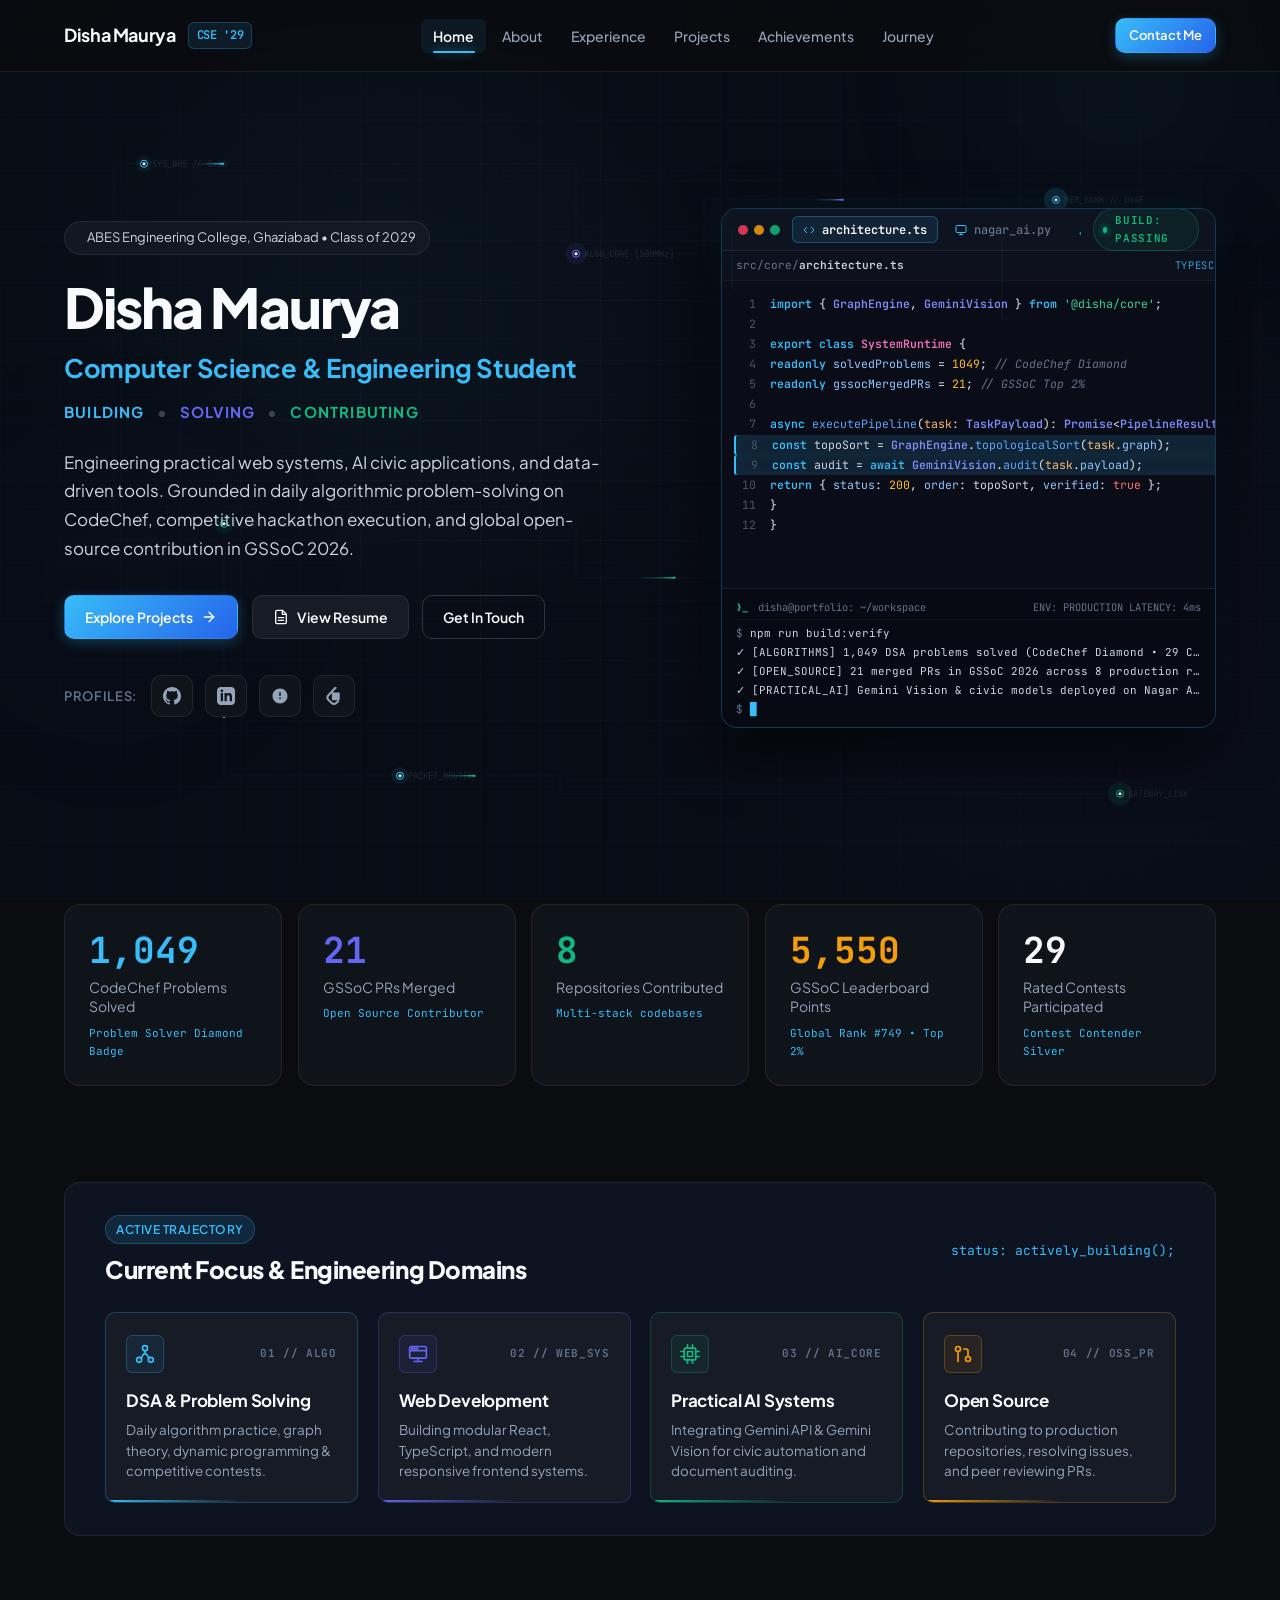
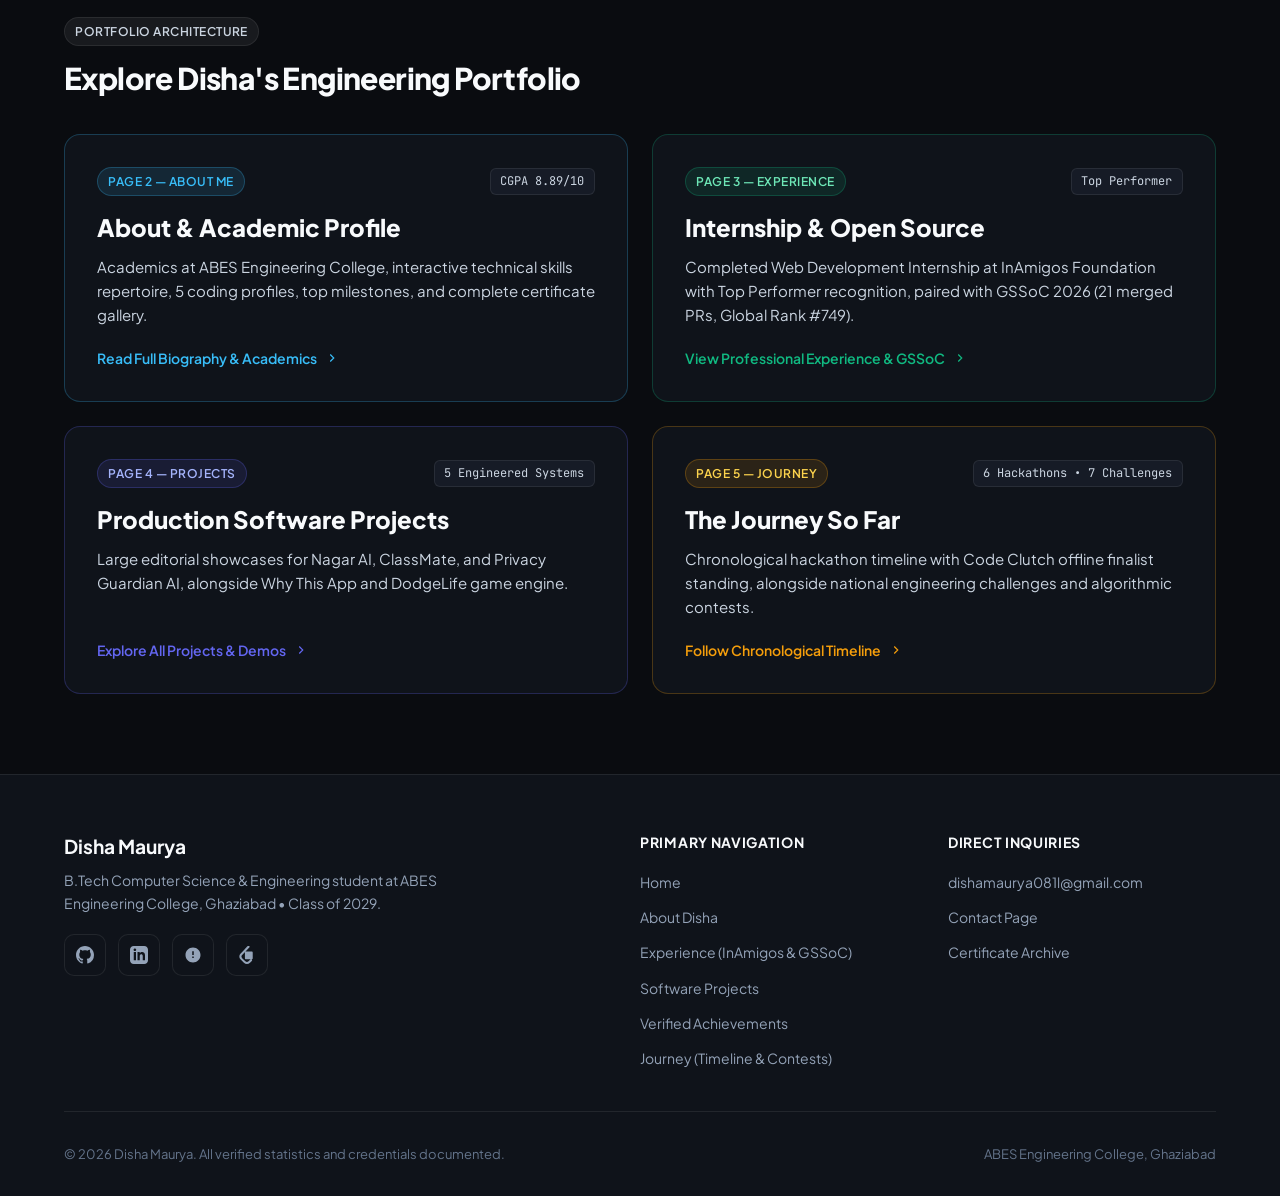
==== commit 862617d4: "new changes" ====
--- a/index.html
+++ b/index.html
@@ -467,7 +467,7 @@
             Production Software Projects
           </h3>
           <p style="color: var(--text-secondary); font-size: 0.9375rem; line-height: 1.6; margin-bottom: 1.25rem;">
-            Large editorial showcases for Nagar AI, Privacy Guardian AI, and ClassMate, alongside Why This App and DodgeLife game engine.
+            Large editorial showcases for Nagar AI, ClassMate, and Privacy Guardian AI, alongside Why This App and DodgeLife game engine.
           </p>
         </div>
         <div style="display: flex; align-items: center; gap: 0.5rem; font-size: 0.875rem; font-weight: 600; color: var(--accent-indigo);">
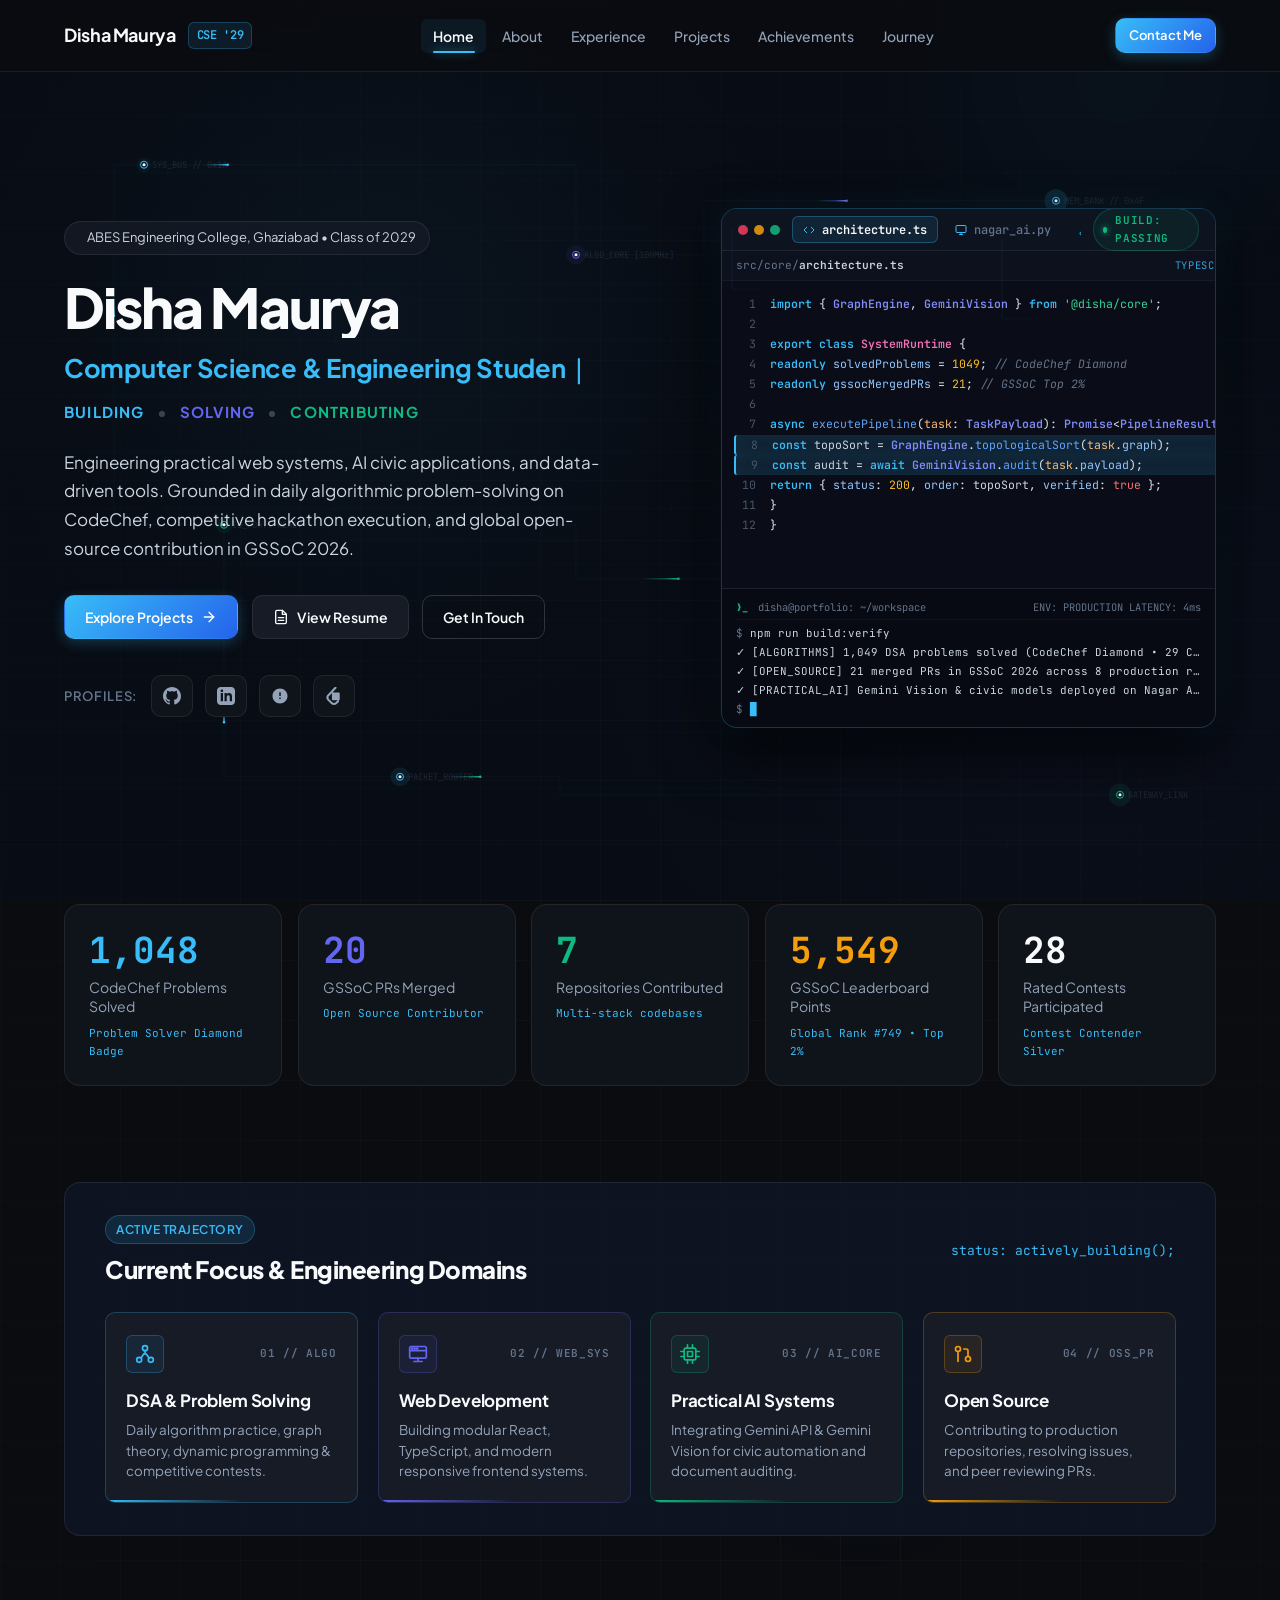
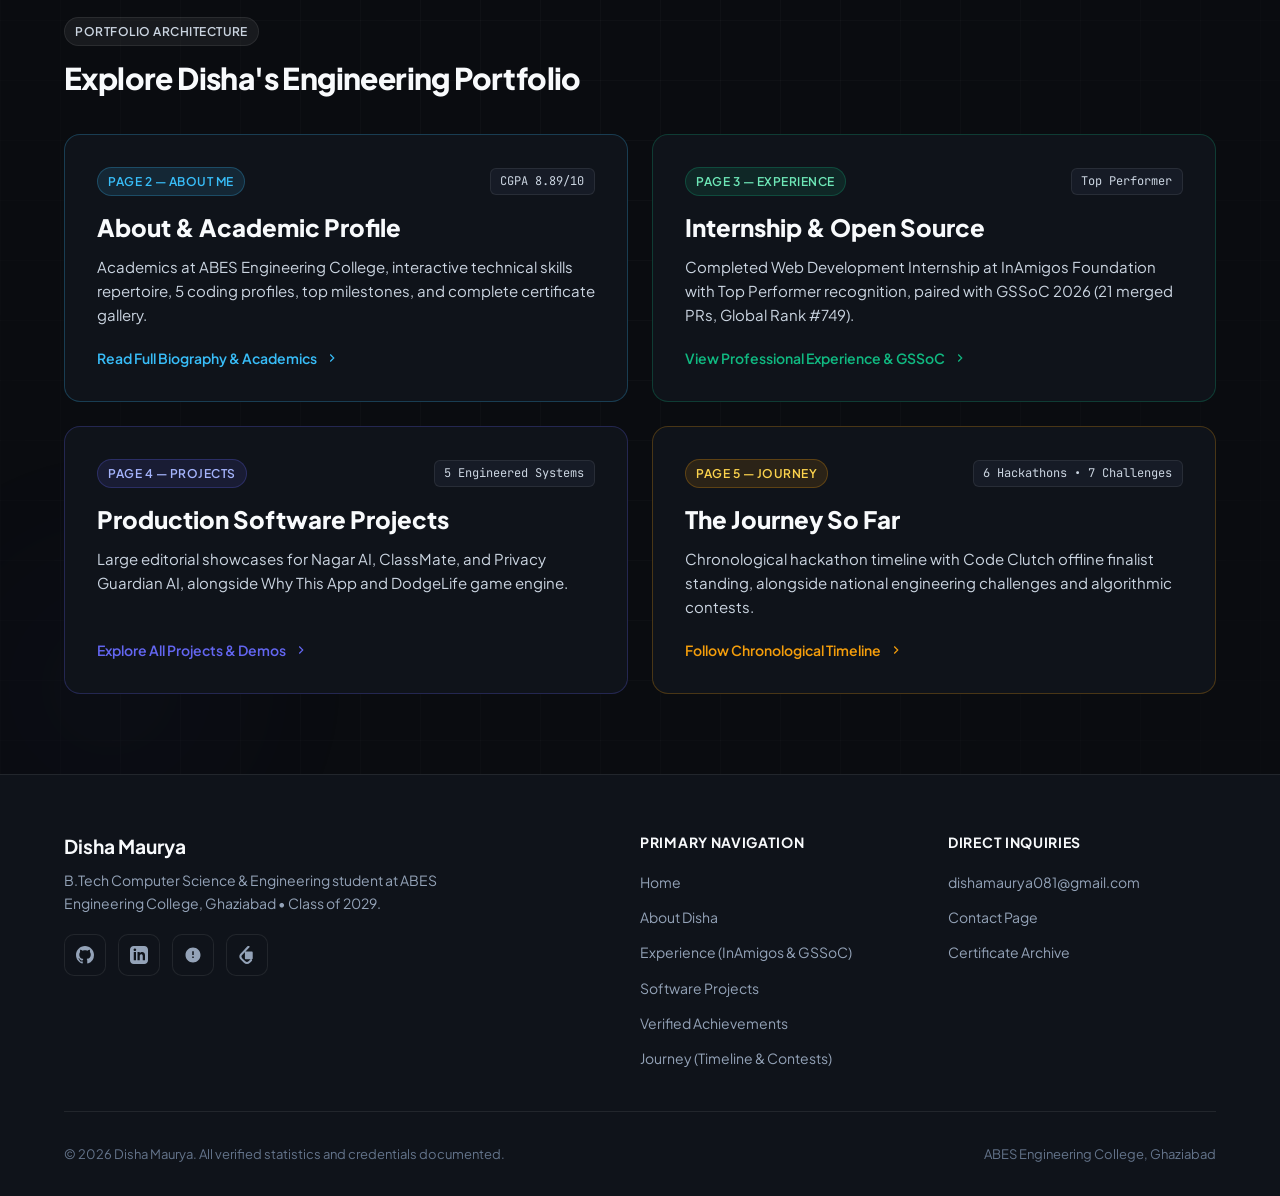
==== commit eeab8c82: "updates" ====
--- a/index.html
+++ b/index.html
@@ -531,7 +531,7 @@
         <div class="footer-col">
           <h4>Direct Inquiries</h4>
           <ul class="footer-links">
-            <li><a href="mailto:dishamaurya081l@gmail.com" class="footer-link">dishamaurya081l@gmail.com</a></li>
+            <li><a href="mailto:dishamaurya081@gmail.com" class="footer-link">dishamaurya081@gmail.com</a></li>
             <li><a href="contact.html" class="footer-link">Contact Page</a></li>
             <li><a href="journey.html" class="footer-link">Certificate Archive</a></li>
           </ul>
--- a/css/animations.css
+++ b/css/animations.css
@@ -7,9 +7,19 @@
    1. PAGE ENTRY TRANSITION
    ========================================================================== */
 
+@keyframes pageFadeIn {
+  from {
+    opacity: 0;
+    transform: translateY(4px);
+  }
+  to {
+    opacity: 1;
+    transform: translateY(0);
+  }
+}
+
 body {
-  opacity: 0;
-  transition: opacity 0.45s cubic-bezier(0.16, 1, 0.3, 1);
+  animation: pageFadeIn 0.35s cubic-bezier(0.16, 1, 0.3, 1) forwards;
 }
 
 body.page-ready {
@@ -19,8 +29,8 @@
 /* Page-exit class applied just before navigation */
 body.page-exit {
   opacity: 0;
-  transform: translateY(-6px);
-  transition: opacity 0.22s ease, transform 0.22s ease;
+  transform: translateY(-4px);
+  transition: opacity 0.18s ease, transform 0.18s ease;
 }
 
 /* ==========================================================================
@@ -183,45 +193,45 @@
    3. SCROLL REVEAL SYSTEM
    ========================================================================== */
 
-/* Base reveal state — elements start hidden */
-.reveal {
-  opacity: 0;
-  transform: translateY(24px);
-  transition: opacity 0.6s cubic-bezier(0.16, 1, 0.3, 1),
-              transform 0.6s cubic-bezier(0.16, 1, 0.3, 1),
+/* Base reveal state — animated only when JavaScript is running */
+html.js .reveal {
+  opacity: 0;
+  transform: translateY(20px);
+  transition: opacity 0.45s cubic-bezier(0.16, 1, 0.3, 1),
+              transform 0.45s cubic-bezier(0.16, 1, 0.3, 1),
               box-shadow 0.3s ease;
   will-change: opacity, transform;
 }
 
-.reveal-scale {
-  opacity: 0;
-  transform: scale(0.95) translateY(16px);
-  transition: opacity 0.55s cubic-bezier(0.16, 1, 0.3, 1),
-              transform 0.55s cubic-bezier(0.16, 1, 0.3, 1);
+html.js .reveal-scale {
+  opacity: 0;
+  transform: scale(0.96) translateY(14px);
+  transition: opacity 0.42s cubic-bezier(0.16, 1, 0.3, 1),
+              transform 0.42s cubic-bezier(0.16, 1, 0.3, 1);
   will-change: opacity, transform;
 }
 
-.reveal-left {
-  opacity: 0;
-  transform: translateX(-28px);
-  transition: opacity 0.6s cubic-bezier(0.16, 1, 0.3, 1),
-              transform 0.6s cubic-bezier(0.16, 1, 0.3, 1);
+html.js .reveal-left {
+  opacity: 0;
+  transform: translateX(-20px);
+  transition: opacity 0.45s cubic-bezier(0.16, 1, 0.3, 1),
+              transform 0.45s cubic-bezier(0.16, 1, 0.3, 1);
   will-change: opacity, transform;
 }
 
-.reveal-right {
-  opacity: 0;
-  transform: translateX(28px);
-  transition: opacity 0.6s cubic-bezier(0.16, 1, 0.3, 1),
-              transform 0.6s cubic-bezier(0.16, 1, 0.3, 1);
+html.js .reveal-right {
+  opacity: 0;
+  transform: translateX(20px);
+  transition: opacity 0.45s cubic-bezier(0.16, 1, 0.3, 1),
+              transform 0.45s cubic-bezier(0.16, 1, 0.3, 1);
   will-change: opacity, transform;
 }
 
 /* Visible state — shared across all reveal variants */
-.reveal.visible,
-.reveal-scale.visible,
-.reveal-left.visible,
-.reveal-right.visible {
+html.js .reveal.visible,
+html.js .reveal-scale.visible,
+html.js .reveal-left.visible,
+html.js .reveal-right.visible {
   opacity: 1;
   transform: none;
 }
@@ -343,23 +353,62 @@
 .card:hover,
 .project-card:hover,
 .competition-card:hover {
-  transform: translateY(-6px);
-  border-color: rgba(56, 189, 248, 0.45);
-  box-shadow: 0 20px 50px rgba(0, 0, 0, 0.65), 0 0 30px rgba(56, 189, 248, 0.1);
-}
-
-.stat-card:hover {
   transform: translateY(-5px);
   border-color: rgba(56, 189, 248, 0.45);
-  box-shadow: 0 16px 40px rgba(0, 0, 0, 0.5), 0 0 25px rgba(56, 189, 248, 0.12);
-}
-
-/* Featured project card — refined elevation without excessive neon */
+  box-shadow: 0 16px 36px rgba(0, 0, 0, 0.5), 0 0 20px rgba(56, 189, 248, 0.08);
+}
+
+.stat-card:hover {
+  transform: translateY(-4px);
+  border-color: rgba(56, 189, 248, 0.45);
+  box-shadow: 0 14px 32px rgba(0, 0, 0, 0.45), 0 0 20px rgba(56, 189, 248, 0.1);
+}
+
+/* Featured project card — restrained cyan/blue elevation */
 .featured-project-card:hover,
 .editorial-project:hover {
-  transform: translateY(-6px);
+  transform: translateY(-5px);
   border-color: rgba(56, 189, 248, 0.5);
-  box-shadow: 0 24px 65px rgba(0, 0, 0, 0.72), 0 0 35px rgba(56, 189, 248, 0.12);
+  box-shadow: 0 20px 48px rgba(0, 0, 0, 0.55), 0 0 24px rgba(56, 189, 248, 0.1);
+}
+
+/* Typewriter Cursor for Hero Role */
+.hero-role {
+  min-height: 1.5em;
+}
+
+.typewriter-cursor {
+  display: inline-block;
+  color: var(--accent-cyan);
+  font-weight: 300;
+  margin-left: 2px;
+  animation: typewriterBlink 0.75s infinite;
+  transition: opacity 0.35s ease;
+  vertical-align: baseline;
+}
+
+@keyframes typewriterBlink {
+  0%, 100% { opacity: 1; }
+  50% { opacity: 0; }
+}
+
+.typewriter-cursor.fade-out {
+  opacity: 0;
+  animation: none;
+}
+
+/* Disable hover lift on touchscreens */
+@media (hover: none) {
+  .card:hover,
+  .project-card:hover,
+  .competition-card:hover,
+  .editorial-project:hover,
+  .featured-project-card:hover,
+  .stat-card:hover,
+  .btn:hover {
+    transform: none !important;
+    box-shadow: none !important;
+  }
 }
 
 /* Project image zoom & schematic interactive hover */
@@ -1209,6 +1258,7 @@
   .bg-orb,
   .cursor-glow,
   .cursor-dot,
+  .typewriter-cursor,
   #loadingScreen {
     display: none !important;
   }
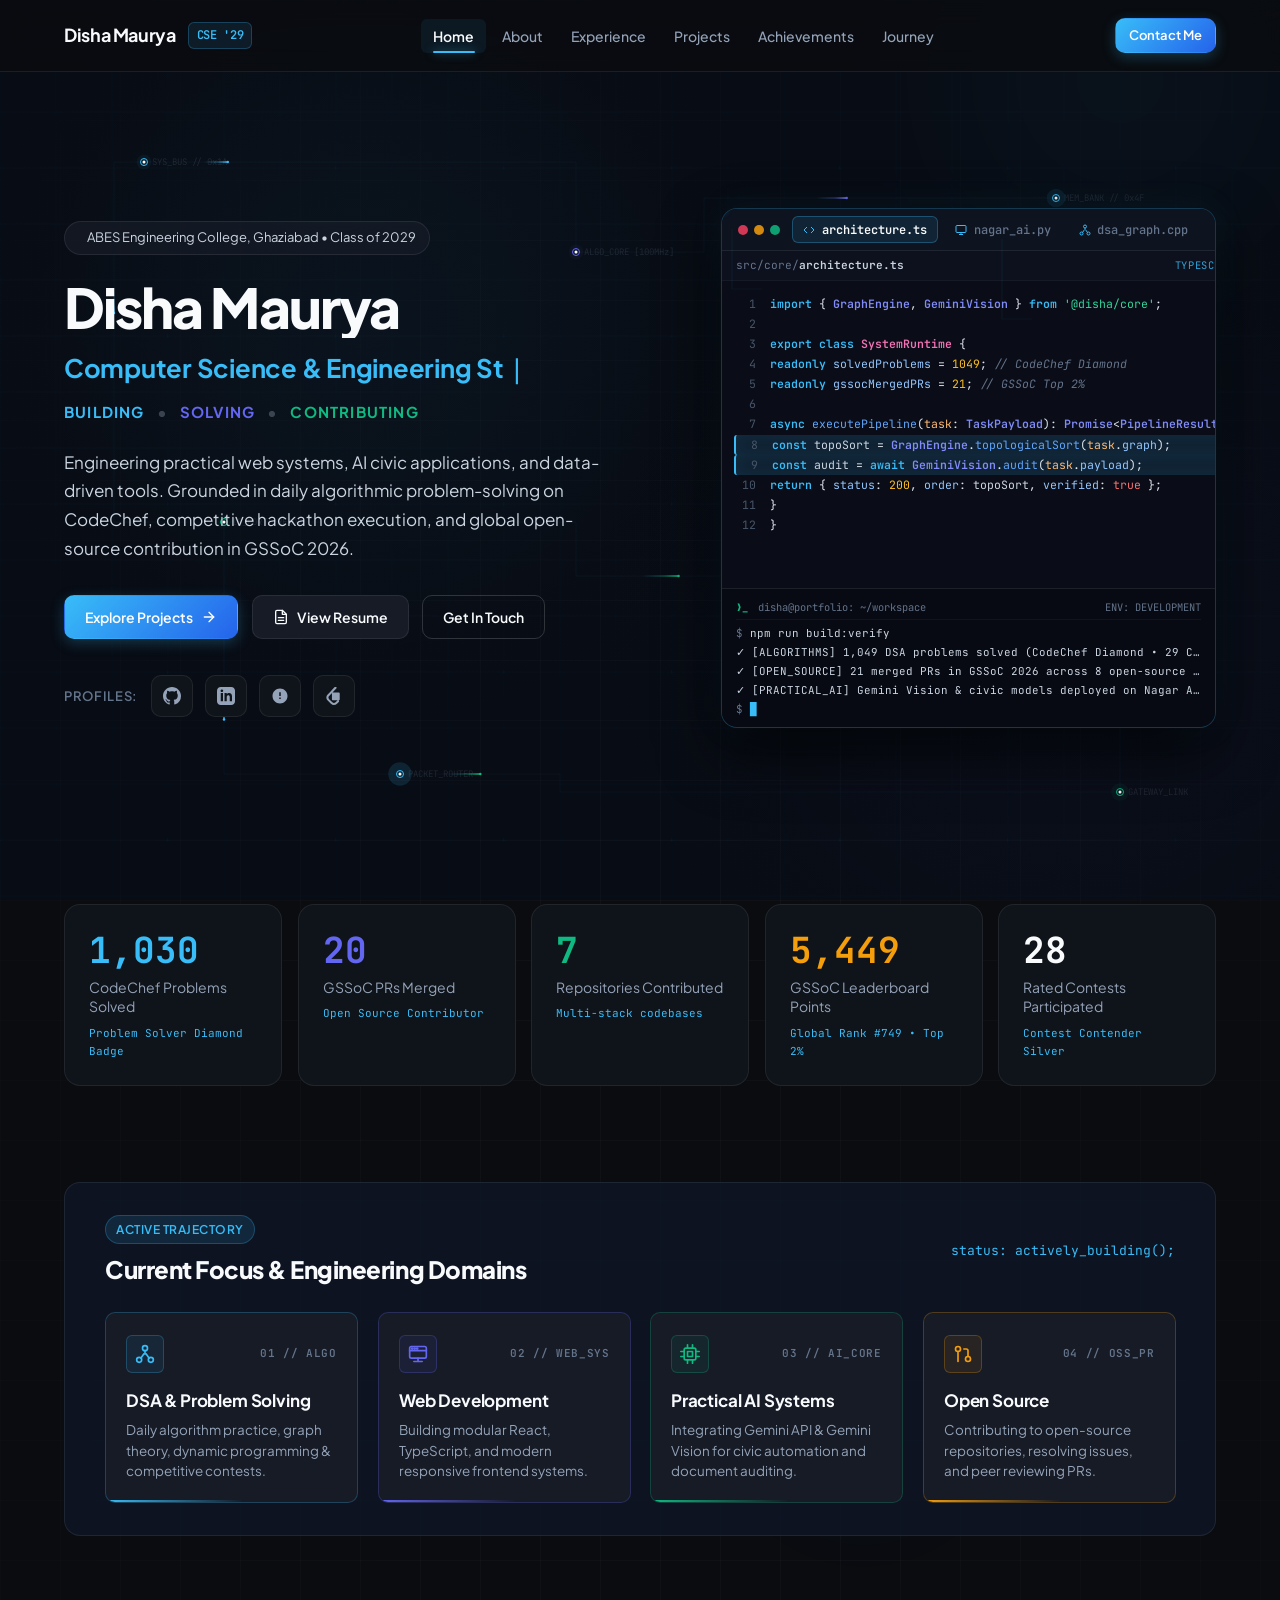
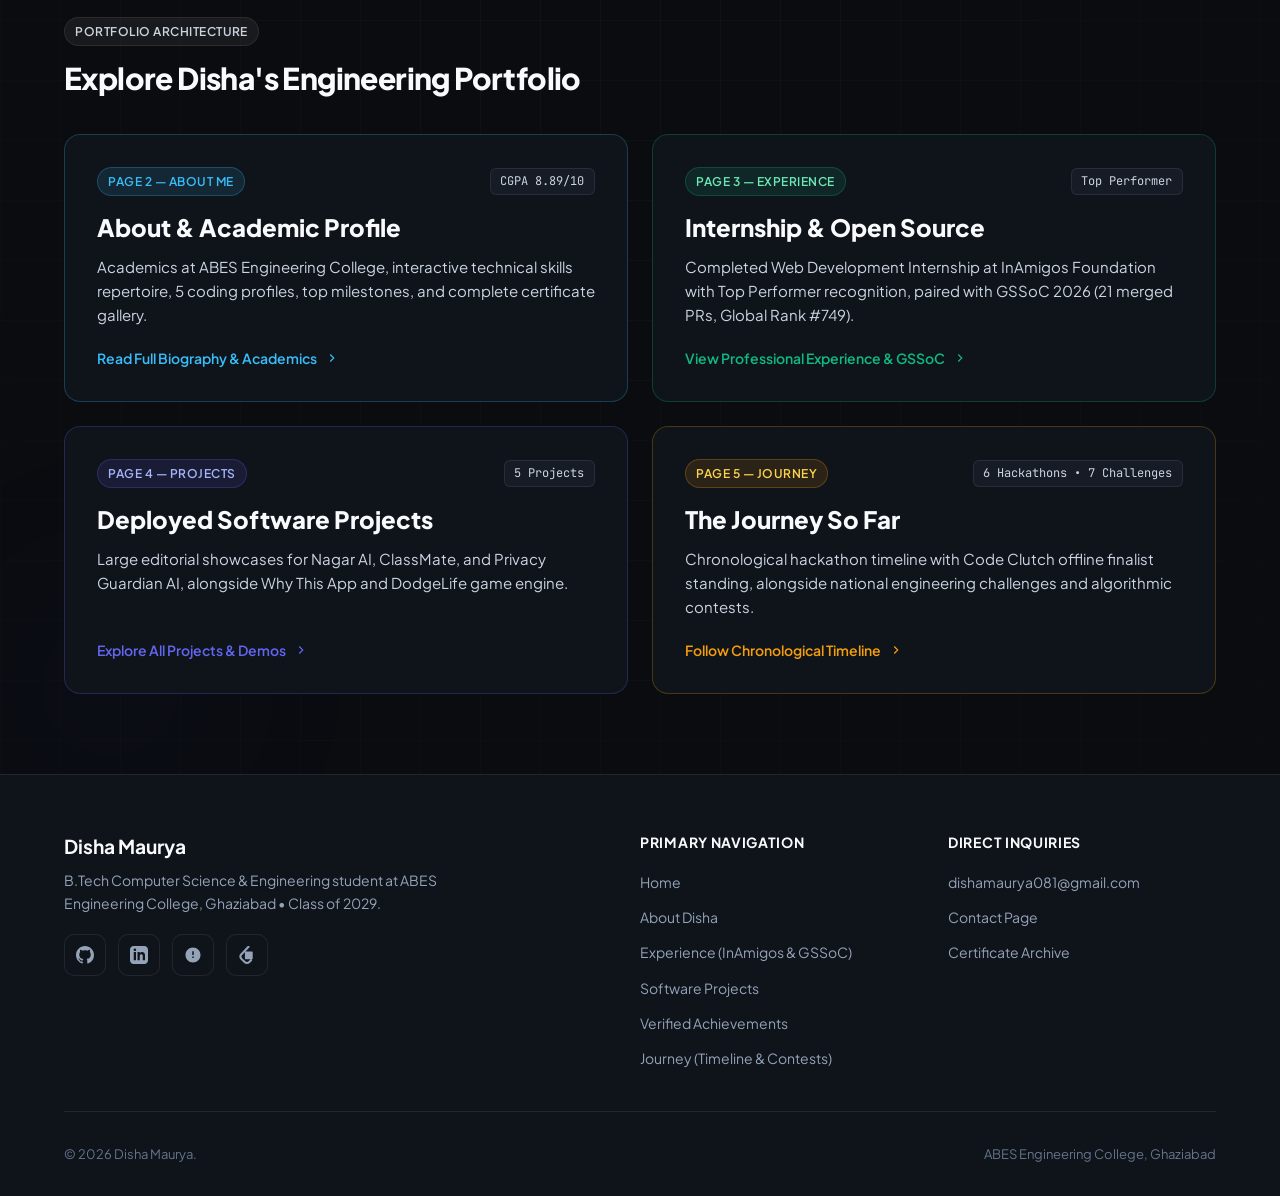
==== commit 20bc872a: "updations" ====
--- a/index.html
+++ b/index.html
@@ -156,10 +156,6 @@
                   <span>dsa_graph.cpp</span>
                 </button>
               </div>
-              <div class="workspace-telemetry mono">
-                <span class="pulse-emerald-dot" aria-hidden="true"></span>
-                <span class="telemetry-text">BUILD: PASSING</span>
-              </div>
             </div>
 
             <!-- Workspace Body: Editor Pane + Systems Architecture Modules -->
@@ -252,14 +248,13 @@
                   <span class="term-path">disha@portfolio: ~/workspace</span>
                 </div>
                 <div class="term-right">
-                  <span class="term-pill">ENV: PRODUCTION</span>
-                  <span class="term-pill">LATENCY: 4ms</span>
+                  <span class="term-pill">ENV: DEVELOPMENT</span>
                 </div>
               </div>
               <div class="terminal-console mono" id="terminalConsole" aria-live="polite">
                 <div class="term-row"><span class="term-dim">$</span> npm run build:verify</div>
                 <div class="term-row text-cyan">✓ [ALGORITHMS] 1,049 DSA problems solved (CodeChef Diamond • 29 Contests)</div>
-                <div class="term-row text-emerald">✓ [OPEN_SOURCE] 21 merged PRs in GSSoC 2026 across 8 production repositories</div>
+                <div class="term-row text-emerald">✓ [OPEN_SOURCE] 21 merged PRs in GSSoC 2026 across 8 open-source repositories</div>
                 <div class="term-row text-indigo">✓ [PRACTICAL_AI] Gemini Vision & civic models deployed on Nagar AI & Privacy Guardian</div>
                 <div class="term-row active-cmd"><span class="term-dim">$</span> <span class="term-cursor">█</span></div>
               </div>
@@ -395,7 +390,7 @@
             <span class="focus-domain-tag mono">04 // OSS_PR</span>
           </div>
           <div class="focus-domain-title">Open Source</div>
-          <div class="focus-domain-desc">Contributing to production repositories, resolving issues, and peer reviewing PRs.</div>
+          <div class="focus-domain-desc">Contributing to open-source repositories, resolving issues, and peer reviewing PRs.</div>
           <div class="focus-domain-bar"></div>
         </div>
 
@@ -461,10 +456,10 @@
         <div>
           <div style="display: flex; justify-content: space-between; align-items: center; margin-bottom: 0.75rem;">
             <span class="badge badge-indigo">Page 4 — Projects</span>
-            <span class="pill-tag mono">5 Engineered Systems</span>
+            <span class="pill-tag mono">5 Projects</span>
           </div>
           <h3 style="font-size: 1.5rem; font-weight: 800; margin-bottom: 0.5rem; color: var(--text-primary);">
-            Production Software Projects
+            Deployed Software Projects
           </h3>
           <p style="color: var(--text-secondary); font-size: 0.9375rem; line-height: 1.6; margin-bottom: 1.25rem;">
             Large editorial showcases for Nagar AI, ClassMate, and Privacy Guardian AI, alongside Why This App and DodgeLife game engine.
@@ -539,7 +534,7 @@
       </div>
 
       <div class="footer-bottom">
-        <div>&copy; 2026 Disha Maurya. All verified statistics and credentials documented.</div>
+        <div>&copy; 2026 Disha Maurya.</div>
         <div>ABES Engineering College, Ghaziabad</div>
       </div>
     </div>
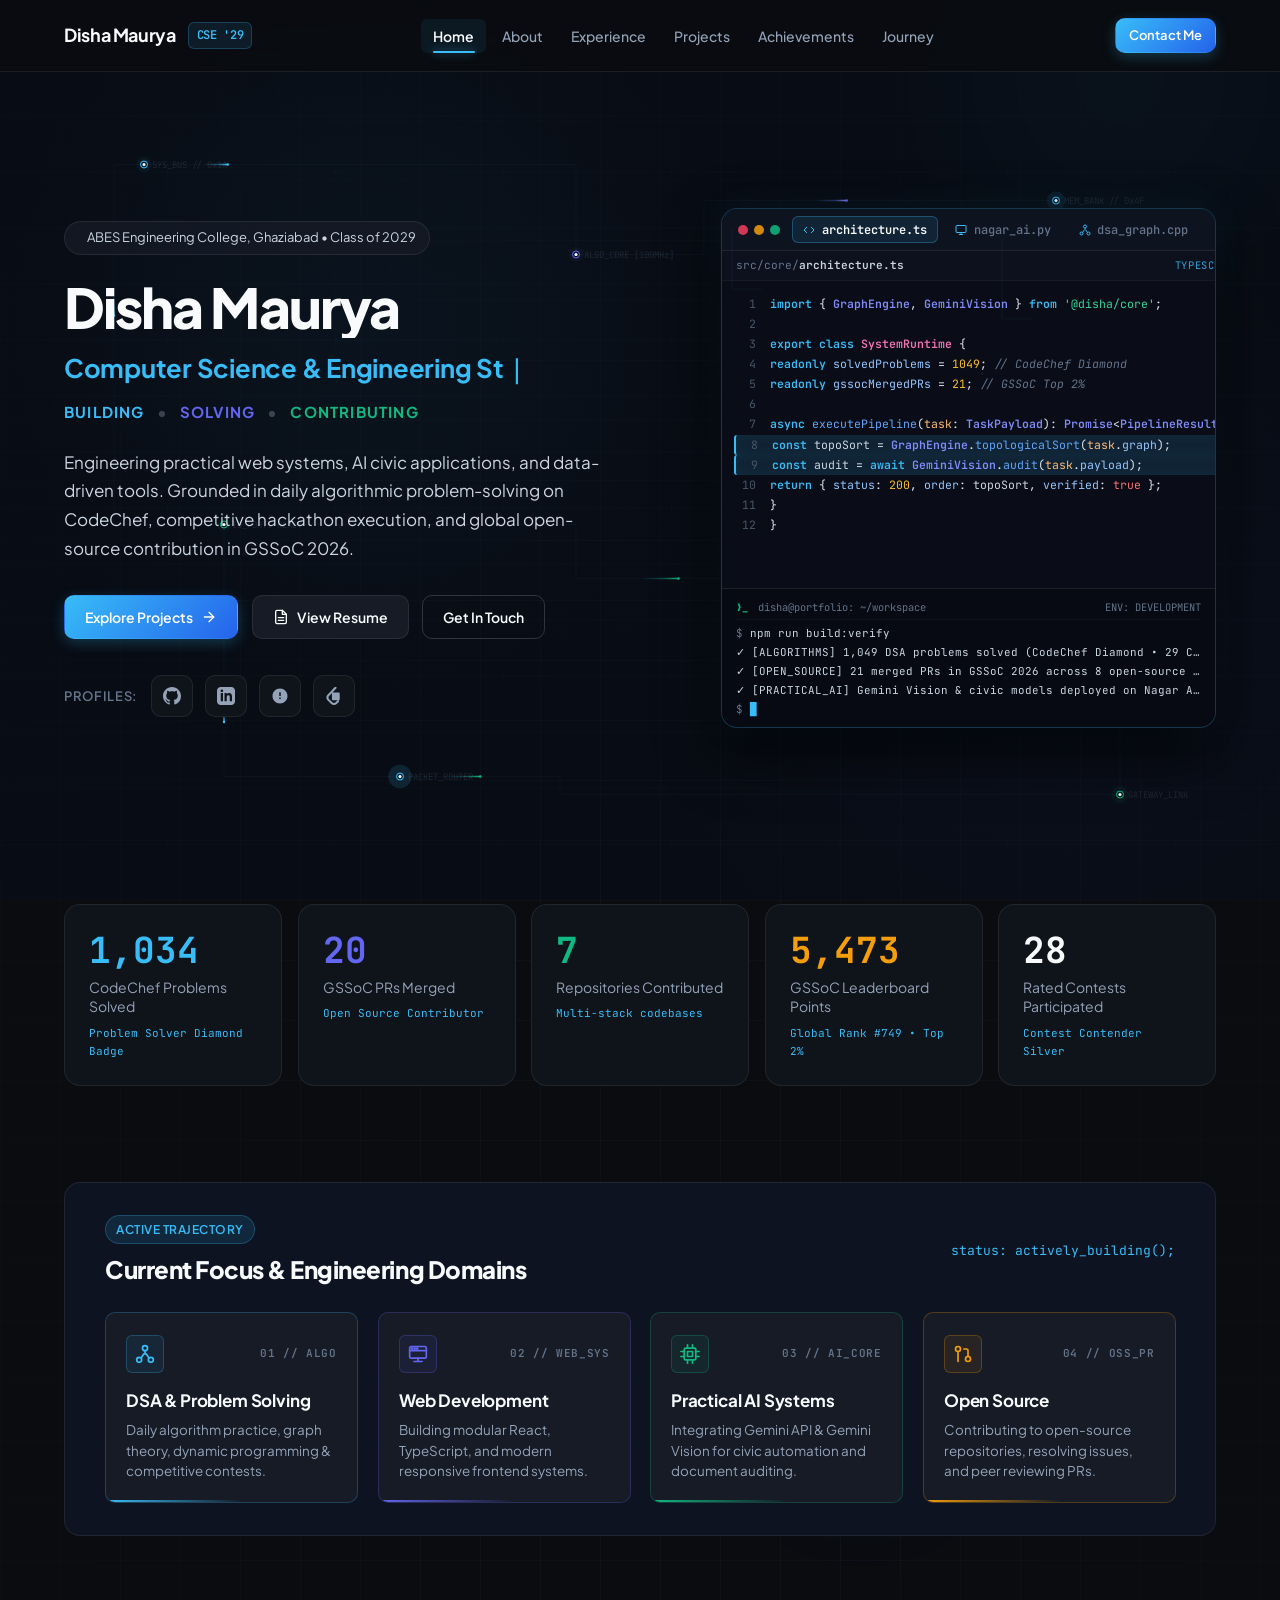
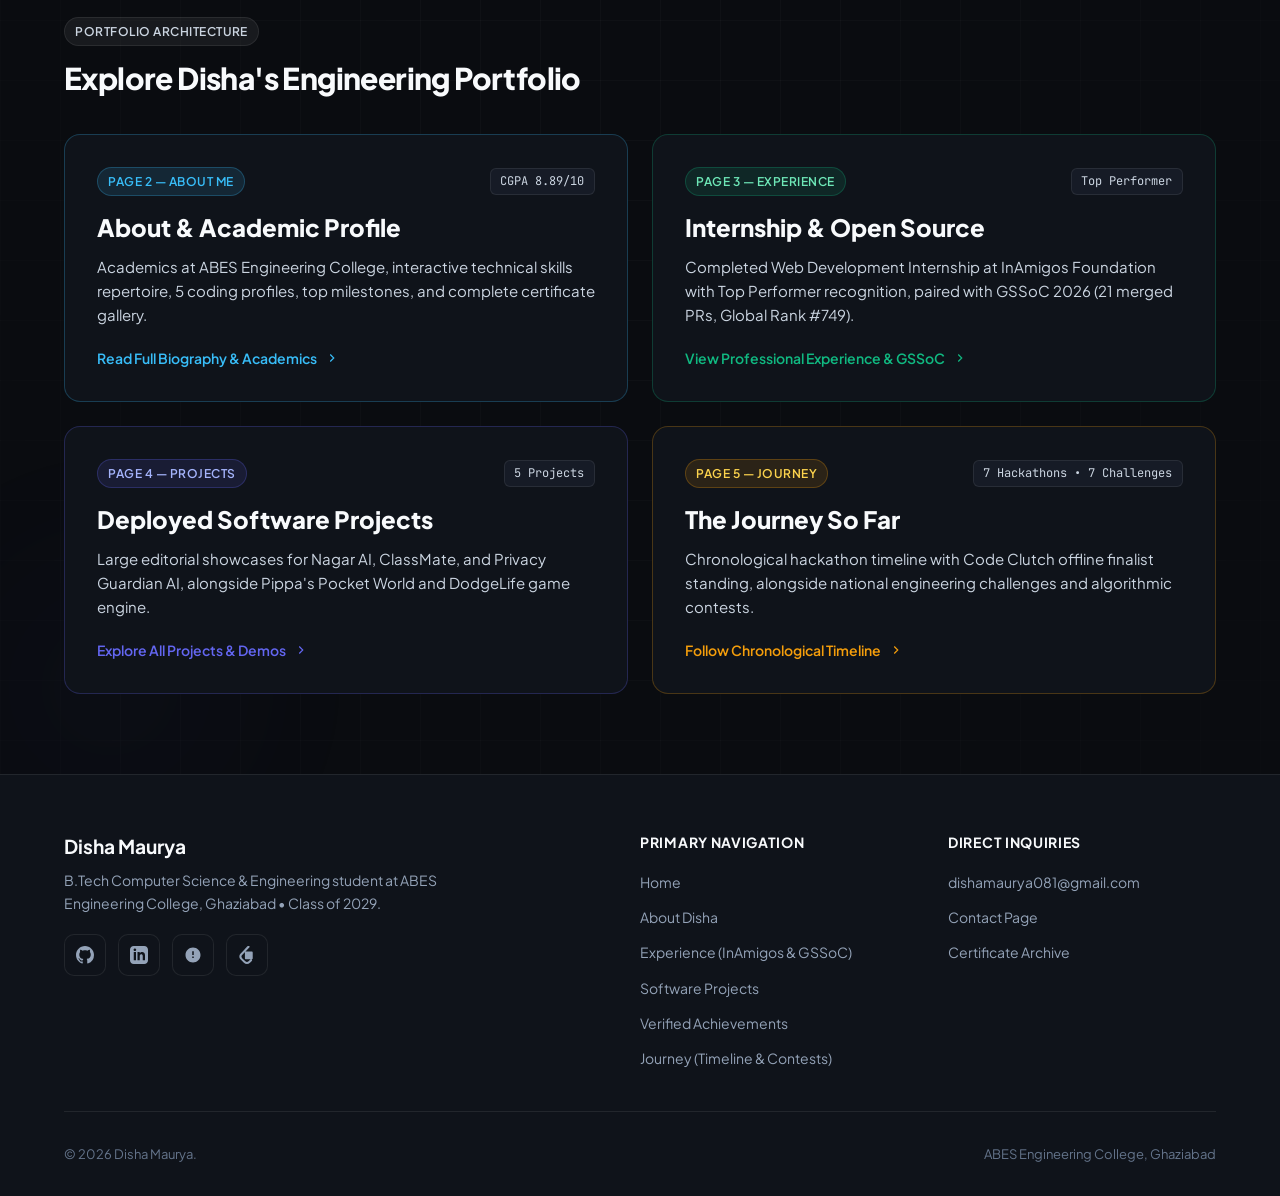
==== commit 449bb845: "updation" ====
--- a/index.html
+++ b/index.html
@@ -462,7 +462,7 @@
             Deployed Software Projects
           </h3>
           <p style="color: var(--text-secondary); font-size: 0.9375rem; line-height: 1.6; margin-bottom: 1.25rem;">
-            Large editorial showcases for Nagar AI, ClassMate, and Privacy Guardian AI, alongside Why This App and DodgeLife game engine.
+            Large editorial showcases for Nagar AI, ClassMate, and Privacy Guardian AI, alongside Pippa's Pocket World and DodgeLife game engine.
           </p>
         </div>
         <div style="display: flex; align-items: center; gap: 0.5rem; font-size: 0.875rem; font-weight: 600; color: var(--accent-indigo);">
@@ -476,7 +476,7 @@
         <div>
           <div style="display: flex; justify-content: space-between; align-items: center; margin-bottom: 0.75rem;">
             <span class="badge badge-amber">Page 5 — Journey</span>
-            <span class="pill-tag mono">6 Hackathons • 7 Challenges</span>
+            <span class="pill-tag mono">7 Hackathons • 7 Challenges</span>
           </div>
           <h3 style="font-size: 1.5rem; font-weight: 800; margin-bottom: 0.5rem; color: var(--text-primary);">
             The Journey So Far
